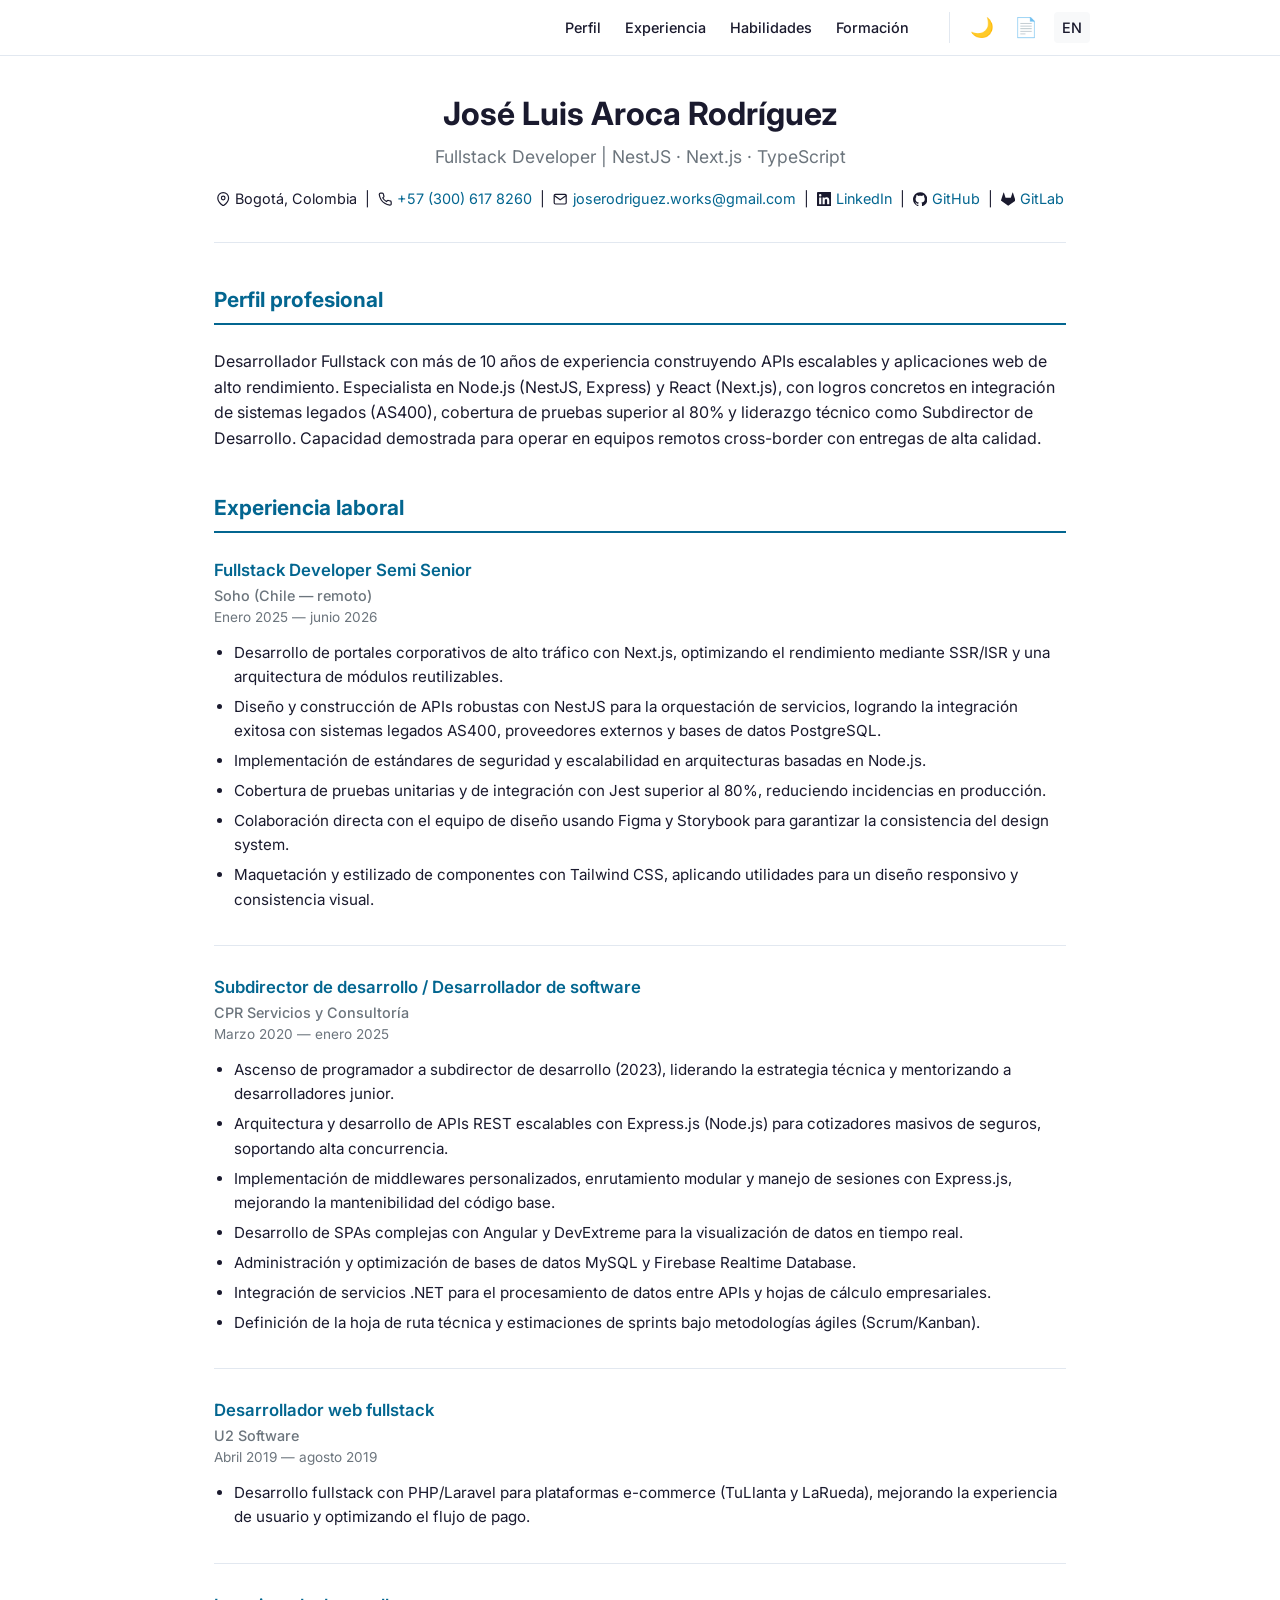
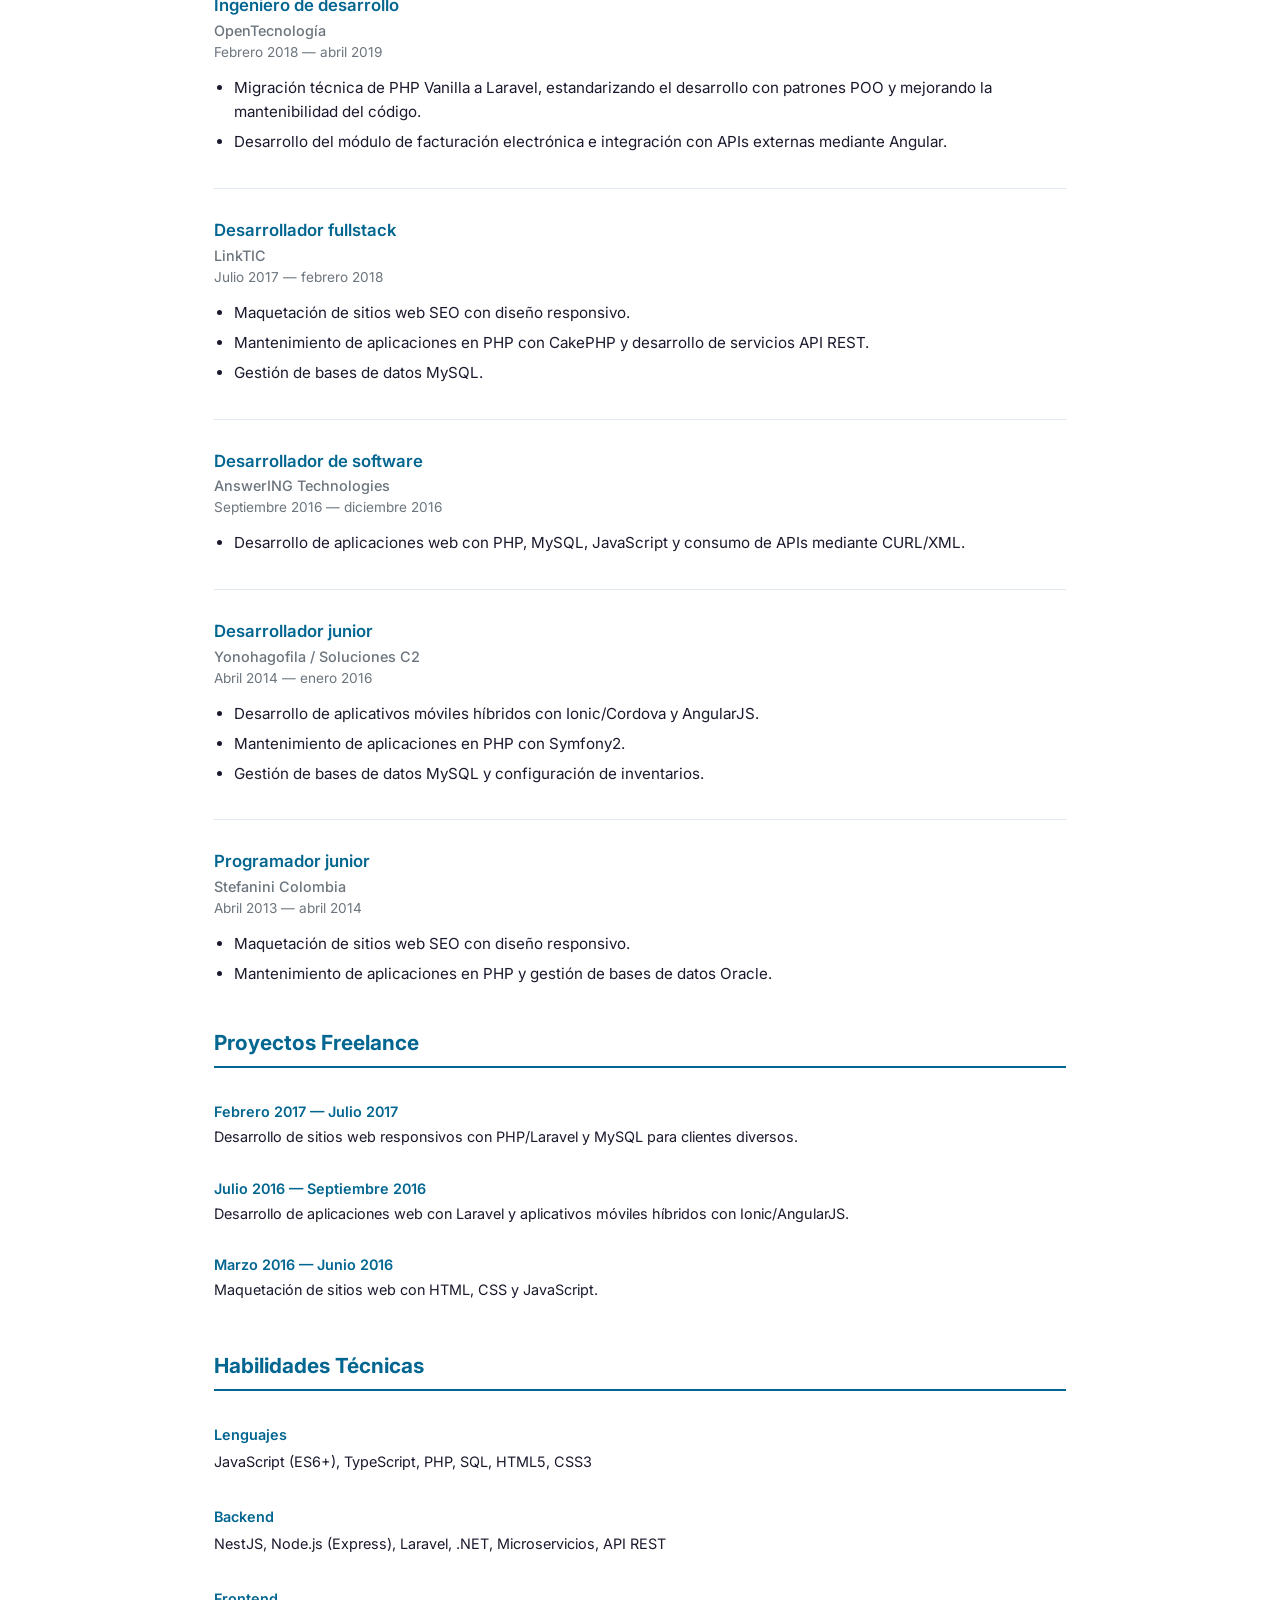
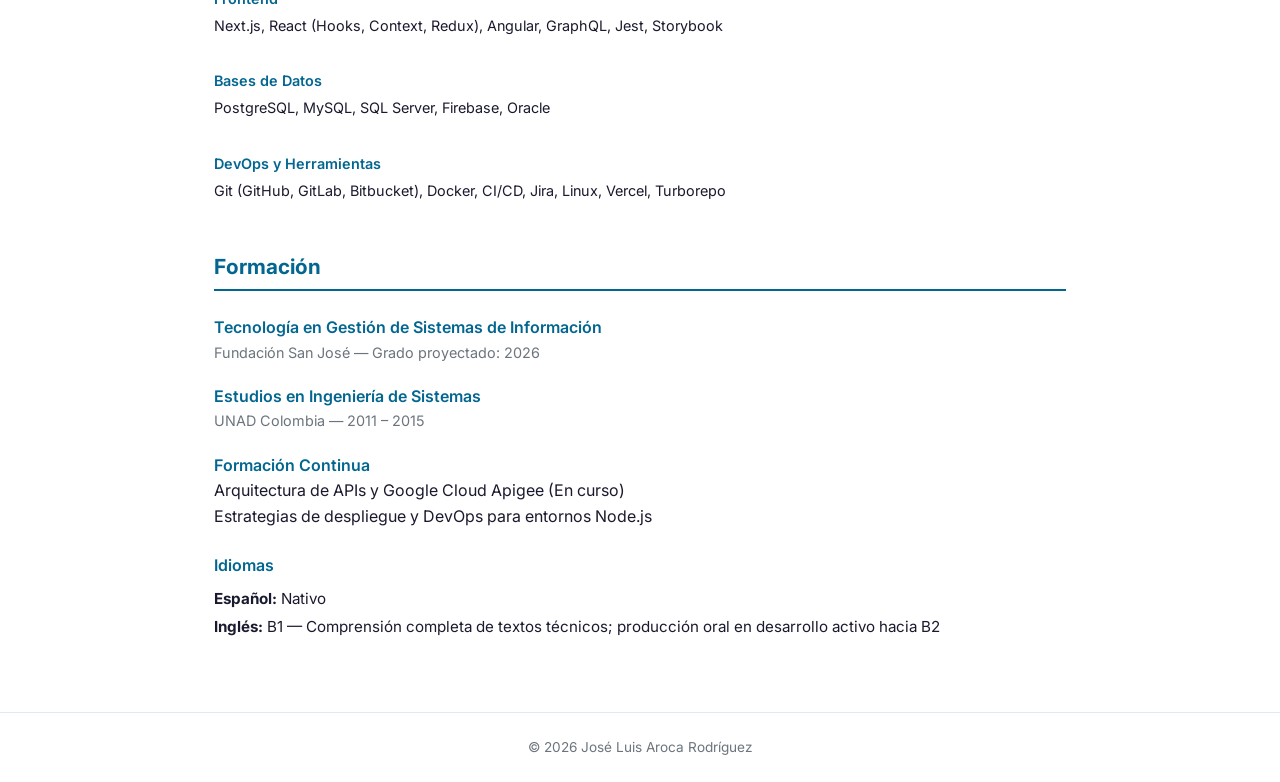
==== index.html @ ab7b5705 "fix: Cambios para ajustar CV a una más consistente" ====
<!doctype html>
<html lang="es">
  <head>
    <meta charset="UTF-8" />
    <meta name="viewport" content="width=device-width, initial-scale=1.0" />
    <title>José Luis Aroca Rodríguez — Fullstack Developer</title>
    <meta
      name="description"
      content="Desarrollador Fullstack especializado en NestJS, Next.js y TypeScript. +10 años de experiencia en soluciones web escalables."
    />
    <meta name="author" content="José Luis Aroca Rodríguez" />

    <!-- Open Graph -->
    <meta property="og:type" content="website" />
    <meta property="og:url" content="https://joseluisaroca.github.io/" />
    <meta
      property="og:title"
      content="José Luis Aroca Rodríguez — Fullstack Developer"
    />
    <meta
      property="og:description"
      content="Desarrollador Fullstack especializado en NestJS, Next.js y TypeScript."
    />

    <!-- Fonts -->
    <link rel="preconnect" href="https://fonts.googleapis.com" />
    <link rel="preconnect" href="https://fonts.gstatic.com" crossorigin />
    <link
      href="https://fonts.googleapis.com/css2?family=Inter:wght@400;500;600;700&display=swap"
      rel="stylesheet"
    />

    <link rel="icon" type="image/png" href="assets/img/joseleoso.png" />
    <link rel="stylesheet" href="assets/css/style.css" />
  </head>
  <body>
    <nav class="navbar noprint" aria-label="Menú principal">
      <div class="nav-container">
        <button
          class="menu-toggle"
          aria-label="Abrir menú"
          aria-expanded="false"
        >
          <span></span><span></span><span></span>
        </button>
        <ul class="nav-menu">
          <li><a href="#perfil">Perfil</a></li>
          <li><a href="#experiencia">Experiencia</a></li>
          <li><a href="#habilidades">Habilidades</a></li>
          <li><a href="#formacion">Formación</a></li>
          <li class="nav-controls">
            <button
              id="theme-toggle"
              aria-label="Cambiar tema"
              title="Cambiar tema"
            >
              🌙
            </button>
            <button
              id="pdf-download"
              aria-label="Descargar PDF"
              title="Descargar como PDF"
            >
              📄
            </button>
            <a href="en.html" class="lang-switch" title="English">EN</a>
          </li>
        </ul>
      </div>
    </nav>

    <main class="container">
      <!-- HEADER -->
      <header class="cv-header">
        <h1>José Luis Aroca Rodríguez</h1>
        <p class="subtitle">
          Fullstack Developer | NestJS · Next.js · TypeScript
        </p>
        <ul class="contact-list">
          <li>
            <svg
              class="icon"
              viewBox="0 0 24 24"
              fill="none"
              stroke="currentColor"
              stroke-width="2"
            >
              <path d="M21 10c0 7-9 13-9 13s-9-6-9-13a9 9 0 0118 0z" />
              <circle cx="12" cy="10" r="3" />
            </svg>
            Bogotá, Colombia
          </li>
          <li>|</li>
          <li>
            <svg
              class="icon"
              viewBox="0 0 24 24"
              fill="none"
              stroke="currentColor"
              stroke-width="2"
            >
              <path
                d="M22 16.92v3a2 2 0 01-2.18 2 19.79 19.79 0 01-8.63-3.07 19.5 19.5 0 01-6-6 19.79 19.79 0 01-3.07-8.67A2 2 0 014.11 2h3a2 2 0 012 1.72c.127.96.361 1.903.7 2.81a2 2 0 01-.45 2.11L8.09 9.91a16 16 0 006 6l1.27-1.27a2 2 0 012.11-.45c.907.339 1.85.573 2.81.7A2 2 0 0122 16.92z"
              />
            </svg>
            <a href="tel:+573006178260">+57 (300) 617 8260</a>
          </li>
          <li>|</li>
          <li>
            <svg
              class="icon"
              viewBox="0 0 24 24"
              fill="none"
              stroke="currentColor"
              stroke-width="2"
            >
              <path
                d="M4 4h16c1.1 0 2 .9 2 2v12c0 1.1-.9 2-2 2H4c-1.1 0-2-.9-2-2V6c0-1.1.9-2 2-2z"
              />
              <polyline points="22,6 12,13 2,6" />
            </svg>
            <a href="mailto:joserodriguez.works@gmail.com"
              >joserodriguez.works@gmail.com</a
            >
          </li>
          <li>|</li>
          <li>
            <svg class="icon" viewBox="0 0 24 24" fill="currentColor">
              <path
                d="M20.447 20.452h-3.554v-5.569c0-1.328-.027-3.037-1.852-3.037-1.853 0-2.136 1.445-2.136 2.939v5.667H9.351V9h3.414v1.561h.046c.477-.9 1.637-1.85 3.37-1.85 3.601 0 4.267 2.37 4.267 5.455v6.286zM5.337 7.433a2.062 2.062 0 01-2.063-2.065 2.064 2.064 0 112.063 2.065zm1.782 13.019H3.555V9h3.564v11.452zM22.225 0H1.771C.792 0 0 .774 0 1.729v20.542C0 23.227.792 24 1.771 24h20.451C23.2 24 24 23.227 24 22.271V1.729C24 .774 23.2 0 22.222 0h.003z"
              />
            </svg>
            <a
              href="https://www.linkedin.com/in/joseluisaroca/"
              target="_blank"
              rel="noopener"
              >LinkedIn</a
            >
          </li>
          <li>|</li>
          <li>
            <svg class="icon" viewBox="0 0 24 24" fill="currentColor">
              <path
                d="M12 .297c-6.63 0-12 5.373-12 12 0 5.303 3.438 9.8 8.205 11.385.6.113.82-.258.82-.577 0-.285-.01-1.04-.015-2.04-3.338.724-4.042-1.61-4.042-1.61C4.422 18.07 3.633 17.7 3.633 17.7c-1.087-.744.084-.729.084-.729 1.205.084 1.838 1.236 1.838 1.236 1.07 1.835 2.809 1.305 3.495.998.108-.776.417-1.305.76-1.605-2.665-.3-5.466-1.332-5.466-5.93 0-1.31.465-2.38 1.235-3.22-.135-.303-.54-1.523.105-3.176 0 0 1.005-.322 3.3 1.23.96-.267 1.98-.399 3-.405 1.02.006 2.04.138 3 .405 2.28-1.552 3.285-1.23 3.285-1.23.645 1.653.24 2.873.12 3.176.765.84 1.23 1.91 1.23 3.22 0 4.61-2.805 5.625-5.475 5.92.42.36.81 1.096.81 2.22 0 1.606-.015 2.896-.015 3.286 0 .315.21.69.825.57C20.565 22.092 24 17.592 24 12.297c0-6.627-5.373-12-12-12"
              />
            </svg>
            <a
              href="https://github.com/joseluisaroca"
              target="_blank"
              rel="noopener"
              >GitHub</a
            >
          </li>
          <li>|</li>
          <li>
            <svg class="icon" viewBox="0 0 24 24" fill="currentColor">
              <path
                d="M23.955 13.587l-1.342-4.135-2.664-8.189a.455.455 0 00-.867 0L16.418 9.45H7.582L4.918 1.263a.455.455 0 00-.867 0L1.387 9.452.045 13.587a.924.924 0 00.331 1.023L12 23.054l11.624-8.443a.92.92 0 00.331-1.024"
              />
            </svg>
            <a
              href="https://gitlab.com/joseluisaroca"
              target="_blank"
              rel="noopener"
              >GitLab</a
            >
          </li>
        </ul>
      </header>

      <!-- PERFIL -->
      <section id="perfil" aria-labelledby="perfil-title">
        <h2 id="perfil-title">Perfil profesional</h2>
        <p>
          Desarrollador Fullstack con más de 10 años de experiencia construyendo
          APIs escalables y aplicaciones web de alto rendimiento. Especialista en
          Node.js (NestJS, Express) y React (Next.js), con logros concretos en
          integración de sistemas legados (AS400), cobertura de pruebas superior
          al 80% y liderazgo técnico como Subdirector de Desarrollo. Capacidad
          demostrada para operar en equipos remotos cross-border con entregas de
          alta calidad.
        </p>
      </section>

      <!-- EXPERIENCIA -->
      <section id="experiencia" aria-labelledby="experiencia-title">
        <h2 id="experiencia-title">Experiencia laboral</h2>

        <article class="job">
          <div class="job-header">
            <h3>Fullstack Developer Semi Senior</h3>
            <span class="job-company">Soho (Chile — remoto)</span>
            <span class="job-date">Enero 2025 — junio 2026</span>
          </div>
          <ul>
            <li>
              Desarrollo de portales corporativos de alto tráfico con Next.js,
              optimizando el rendimiento mediante SSR/ISR y una arquitectura de
              módulos reutilizables.
            </li>
            <li>
              Diseño y construcción de APIs robustas con NestJS para la
              orquestación de servicios, logrando la integración exitosa con
              sistemas legados AS400, proveedores externos y bases de datos
              PostgreSQL.
            </li>
            <li>
              Implementación de estándares de seguridad y escalabilidad en
              arquitecturas basadas en Node.js.
            </li>
            <li>
              Cobertura de pruebas unitarias y de integración con Jest superior
              al 80%, reduciendo incidencias en producción.
            </li>
            <li>
              Colaboración directa con el equipo de diseño usando Figma y
              Storybook para garantizar la consistencia del design system.
            </li>
            <li>
              Maquetación y estilizado de componentes con Tailwind CSS,
              aplicando utilidades para un diseño responsivo y consistencia
              visual.
            </li>
          </ul>
        </article>

        <article class="job">
          <div class="job-header">
            <h3>Subdirector de desarrollo / Desarrollador de software</h3>
            <span class="job-company">CPR Servicios y Consultoría</span>
            <span class="job-date">Marzo 2020 — enero 2025</span>
          </div>
          <ul>
            <li>
              Ascenso de programador a subdirector de desarrollo (2023),
              liderando la estrategia técnica y mentorizando a desarrolladores
              junior.
            </li>
            <li>
              Arquitectura y desarrollo de APIs REST escalables con Express.js
              (Node.js) para cotizadores masivos de seguros, soportando alta
              concurrencia.
            </li>
            <li>
              Implementación de middlewares personalizados, enrutamiento modular
              y manejo de sesiones con Express.js, mejorando la mantenibilidad
              del código base.
            </li>
            <li>
              Desarrollo de SPAs complejas con Angular y DevExtreme para la
              visualización de datos en tiempo real.
            </li>
            <li>
              Administración y optimización de bases de datos MySQL y Firebase
              Realtime Database.
            </li>
            <li>
              Integración de servicios .NET para el procesamiento de datos entre
              APIs y hojas de cálculo empresariales.
            </li>
            <li>
              Definición de la hoja de ruta técnica y estimaciones de sprints
              bajo metodologías ágiles (Scrum/Kanban).
            </li>
          </ul>
        </article>

        <article class="job">
          <div class="job-header">
            <h3>Desarrollador web fullstack</h3>
            <span class="job-company">U2 Software</span>
            <span class="job-date">Abril 2019 — agosto 2019</span>
          </div>
          <ul>
            <li>
              Desarrollo fullstack con PHP/Laravel para plataformas e-commerce
              (TuLlanta y LaRueda), mejorando la experiencia de usuario y
              optimizando el flujo de pago.
            </li>
          </ul>
        </article>

        <article class="job">
          <div class="job-header">
            <h3>Ingeniero de desarrollo</h3>
            <span class="job-company">OpenTecnología</span>
            <span class="job-date">Febrero 2018 — abril 2019</span>
          </div>
          <ul>
            <li>
              Migración técnica de PHP Vanilla a Laravel, estandarizando el
              desarrollo con patrones POO y mejorando la mantenibilidad del
              código.
            </li>
            <li>
              Desarrollo del módulo de facturación electrónica e integración con
              APIs externas mediante Angular.
            </li>
          </ul>
        </article>

        <article class="job">
          <div class="job-header">
            <h3>Desarrollador fullstack</h3>
            <span class="job-company">LinkTIC</span>
            <span class="job-date">Julio 2017 — febrero 2018</span>
          </div>
          <ul>
            <li>Maquetación de sitios web SEO con diseño responsivo.</li>
            <li>
              Mantenimiento de aplicaciones en PHP con CakePHP y desarrollo de
              servicios API REST.
            </li>
            <li>Gestión de bases de datos MySQL.</li>
          </ul>
        </article>

        <article class="job">
          <div class="job-header">
            <h3>Desarrollador de software</h3>
            <span class="job-company">AnswerING Technologies</span>
            <span class="job-date">Septiembre 2016 — diciembre 2016</span>
          </div>
          <ul>
            <li>
              Desarrollo de aplicaciones web con PHP, MySQL, JavaScript y
              consumo de APIs mediante CURL/XML.
            </li>
          </ul>
        </article>

        <article class="job">
          <div class="job-header">
            <h3>Desarrollador junior</h3>
            <span class="job-company">Yonohagofila / Soluciones C2</span>
            <span class="job-date">Abril 2014 — enero 2016</span>
          </div>
          <ul>
            <li>
              Desarrollo de aplicativos móviles híbridos con Ionic/Cordova y
              AngularJS.
            </li>
            <li>Mantenimiento de aplicaciones en PHP con Symfony2.</li>
            <li>
              Gestión de bases de datos MySQL y configuración de inventarios.
            </li>
          </ul>
        </article>

        <article class="job">
          <div class="job-header">
            <h3>Programador junior</h3>
            <span class="job-company">Stefanini Colombia</span>
            <span class="job-date">Abril 2013 — abril 2014</span>
          </div>
          <ul>
            <li>Maquetación de sitios web SEO con diseño responsivo.</li>
            <li>
              Mantenimiento de aplicaciones en PHP y gestión de bases de datos
              Oracle.
            </li>
          </ul>
        </article>
      </section>

      <!-- FREELANCE -->
      <section id="freelance" aria-labelledby="freelance-title" class="noprint">
        <h2 id="freelance-title">Proyectos Freelance</h2>
        <dl class="freelance-grid">
          <div class="freelance-item">
            <dt>Febrero 2017 — Julio 2017</dt>
            <dd>
              Desarrollo de sitios web responsivos con PHP/Laravel y MySQL para
              clientes diversos.
            </dd>
          </div>
          <div class="freelance-item">
            <dt>Julio 2016 — Septiembre 2016</dt>
            <dd>
              Desarrollo de aplicaciones web con Laravel y aplicativos móviles
              híbridos con Ionic/AngularJS.
            </dd>
          </div>
          <div class="freelance-item">
            <dt>Marzo 2016 — Junio 2016</dt>
            <dd>Maquetación de sitios web con HTML, CSS y JavaScript.</dd>
          </div>
        </dl>
      </section>

      <!-- HABILIDADES -->
      <section id="habilidades" aria-labelledby="habilidades-title">
        <h2 id="habilidades-title">Habilidades Técnicas</h2>
        <dl class="skills-grid">
          <div class="skill-group">
            <dt>Lenguajes</dt>
            <dd>JavaScript (ES6+), TypeScript, PHP, SQL, HTML5, CSS3</dd>
          </div>
          <div class="skill-group">
            <dt>Backend</dt>
            <dd>
              NestJS, Node.js (Express), Laravel, .NET, Microservicios, API REST
            </dd>
          </div>
          <div class="skill-group">
            <dt>Frontend</dt>
            <dd>
              Next.js, React (Hooks, Context, Redux), Angular, GraphQL, Jest,
              Storybook
            </dd>
          </div>
          <div class="skill-group">
            <dt>Bases de Datos</dt>
            <dd>PostgreSQL, MySQL, SQL Server, Firebase, Oracle</dd>
          </div>
          <div class="skill-group">
            <dt>DevOps y Herramientas</dt>
            <dd>
              Git (GitHub, GitLab, Bitbucket), Docker, CI/CD, Jira, Linux,
              Vercel, Turborepo
            </dd>
          </div>
        </dl>
      </section>

      <!-- FORMACIÓN -->
      <section id="formacion" aria-labelledby="formacion-title">
        <h2 id="formacion-title">Formación</h2>

        <article class="education-item">
          <h3>Tecnología en Gestión de Sistemas de Información</h3>
          <p class="institution">Fundación San José — Grado proyectado: 2026</p>
        </article>

        <article class="education-item">
          <h3>Estudios en Ingeniería de Sistemas</h3>
          <p class="institution">UNAD Colombia — 2011 – 2015</p>
        </article>

        <article class="education-item">
          <h3>Formación Continua</h3>
          <ul>
            <li>Arquitectura de APIs y Google Cloud Apigee (En curso)</li>
            <li>Estrategias de despliegue y DevOps para entornos Node.js</li>
          </ul>
        </article>

        <h3 class="subsection-title">Idiomas</h3>
        <ul class="languages-list">
          <li><strong>Español:</strong> Nativo</li>
          <li>
            <strong>Inglés:</strong> B1 — Comprensión completa de textos
            técnicos; producción oral en desarrollo activo hacia B2
          </li>
        </ul>
      </section>
    </main>

    <footer class="noprint">
      <p>© 2026 José Luis Aroca Rodríguez</p>
    </footer>

    <script src="assets/js/main.js"></script>
  </body>
</html>
---- assets/css/style.css ----
/* === VARIABLES === */
:root,
[data-theme="light"] {
  --bg: #ffffff;
  --bg-secondary: #f8f9fa;
  --text: #1a1a2e;
  --text-muted: #6c757d;
  --accent: #036690;
  --accent-hover: #013d57;
  --border: #e2e8f0;
  --shadow: 0 1px 3px rgba(0, 0, 0, 0.08);
  --nav-bg: rgba(255, 255, 255, 0.95);
}

[data-theme="dark"] {
  --bg: #0f172a;
  --bg-secondary: #1e293b;
  --text: #e2e8f0;
  --text-muted: #94a3b8;
  --accent: #6bbadc;
  --accent-hover: #42a4cf;
  --border: #334155;
  --shadow: 0 1px 3px rgba(0, 0, 0, 0.3);
  --nav-bg: rgba(15, 23, 42, 0.95);
}

/* === RESET === */
*,
*::before,
*::after {
  box-sizing: border-box;
  margin: 0;
  padding: 0;
}

/* === BASE === */
html {
  scroll-behavior: smooth;
}

body {
  font-family: "Inter", system-ui, sans-serif;
  font-size: 16px;
  line-height: 1.6;
  color: var(--text);
  background: var(--bg);
  transition:
    background 0.3s,
    color 0.3s;
}

/* === SCROLL ANIMATIONS === */
section {
  opacity: 0;
  transform: translateY(20px);
  transition:
    opacity 0.5s ease,
    transform 0.5s ease;
}

section.visible {
  opacity: 1;
  transform: translateY(0);
}

a {
  color: var(--accent);
  text-decoration: none;
}

a:hover {
  color: var(--accent-hover);
  text-decoration: underline;
}

ul {
  list-style: none;
}

/* === NAVBAR === */
.navbar {
  position: sticky;
  top: 0;
  background: var(--nav-bg);
  backdrop-filter: blur(8px);
  border-bottom: 1px solid var(--border);
  z-index: 100;
  padding: 0.75rem 1.5rem;
}

.nav-container {
  max-width: 900px;
  margin: 0 auto;
  display: flex;
  align-items: center;
  justify-content: flex-end;
}

.nav-menu {
  display: flex;
  align-items: center;
  gap: 1.5rem;
}

.nav-menu a {
  color: var(--text);
  font-size: 0.9rem;
  font-weight: 500;
}

.nav-menu a:hover {
  color: var(--accent);
  text-decoration: none;
}

.nav-controls {
  display: flex;
  align-items: center;
  gap: 0.75rem;
  margin-left: 1rem;
  padding-left: 1rem;
  border-left: 1px solid var(--border);
}

#theme-toggle,
#pdf-download {
  background: none;
  border: none;
  font-size: 1.2rem;
  cursor: pointer;
  padding: 0.25rem;
  border-radius: 4px;
  transition: background 0.2s;
}

#theme-toggle:hover,
#pdf-download:hover {
  background: var(--bg-secondary);
}

.lang-switch {
  font-weight: 600;
  font-size: 0.85rem;
  padding: 0.25rem 0.5rem;
  border-radius: 4px;
  background: var(--bg-secondary);
  color: var(--text) !important;
}

.lang-switch:hover {
  background: var(--accent);
  color: #fff !important;
  text-decoration: none;
}

/* Hamburger */
.menu-toggle {
  display: none;
  flex-direction: column;
  gap: 5px;
  background: none;
  border: none;
  cursor: pointer;
  padding: 0.5rem;
}

.menu-toggle span {
  display: block;
  width: 24px;
  height: 2px;
  background: var(--text);
  transition:
    transform 0.3s,
    opacity 0.3s;
}

/* === CONTAINER === */
.container {
  max-width: 900px;
  margin: 0 auto;
  padding: 2rem 1.5rem;
}

/* === HEADER === */
.cv-header {
  text-align: center;
  margin-bottom: 2.5rem;
  padding-bottom: 2rem;
  border-bottom: 1px solid var(--border);
}

.cv-header h1 {
  font-size: 2rem;
  font-weight: 700;
  margin-bottom: 0.25rem;
}

.subtitle {
  font-size: 1.1rem;
  color: var(--text-muted);
  margin-bottom: 1rem;
}

.contact-list {
  display: flex;
  flex-wrap: wrap;
  justify-content: center;
  align-items: center;
  gap: 0.4rem 0.5rem;
  font-size: 0.9rem;
}

.contact-list li {
  display: inline-flex;
  align-items: center;
  gap: 0.3rem;
}

.icon {
  width: 1em;
  height: 1em;
  vertical-align: middle;
  flex-shrink: 0;
}

/* === SECTIONS === */
section {
  margin-bottom: 2.5rem;
}

h2 {
  font-size: 1.3rem;
  font-weight: 700;
  color: var(--accent);
  border-bottom: 2px solid var(--accent);
  padding-bottom: 0.4rem;
  margin-bottom: 1.5rem;
}

/* === JOBS === */
.job {
  margin-bottom: 1.75rem;
  padding-bottom: 1.75rem;
  border-bottom: 1px solid var(--border);
}

.job:last-child {
  border-bottom: none;
  padding-bottom: 0;
  margin-bottom: 0;
}

.job-header {
  margin-bottom: 0.75rem;
}

.job-header h3 {
  font-size: 1.05rem;
  font-weight: 600;
  color: var(--accent);
}

.job-company {
  display: block;
  font-weight: 500;
  color: var(--text-muted);
  font-size: 0.9rem;
}

.job-date {
  display: block;
  font-size: 0.85rem;
  color: var(--text-muted);
}

.job ul {
  list-style: disc;
  padding-left: 1.25rem;
  margin-top: 0.5rem;
}

.job li {
  margin-bottom: 0.35rem;
  font-size: 0.95rem;
}

/* === SKILLS === */
.skills-grid {
  display: grid;
  gap: 1rem;
}

.skill-group {
  padding: 0.5rem 0;
}

.skill-group dt {
  font-weight: 600;
  font-size: 0.9rem;
  margin-bottom: 0.25rem;
  color: var(--accent);
}

.skill-group dd {
  font-size: 0.9rem;
}

/* === FREELANCE === */
.freelance-grid {
  display: grid;
  gap: 0.75rem;
}

.freelance-item {
  padding: 0.5rem 0;
}

.freelance-item dt {
  font-weight: 600;
  font-size: 0.9rem;
  color: var(--accent);
  margin-bottom: 0.15rem;
}

.freelance-item dd {
  font-size: 0.9rem;
}

/* === EDUCATION === */
.education-item {
  margin-bottom: 1.25rem;
}

.education-item h3 {
  font-size: 1rem;
  font-weight: 600;
  color: var(--accent);
}

.institution {
  color: var(--text-muted);
  font-size: 0.9rem;
}

.subsection-title {
  font-size: 1rem;
  font-weight: 600;
  color: var(--accent);
  margin-top: 1.5rem;
  margin-bottom: 0.5rem;
}

.languages-list {
  font-size: 0.95rem;
}

.languages-list li {
  margin-bottom: 0.25rem;
}

/* === FOOTER === */
footer {
  text-align: center;
  padding: 1.5rem;
  font-size: 0.85rem;
  color: var(--text-muted);
  border-top: 1px solid var(--border);
}

/* === RESPONSIVE === */
@media (max-width: 768px) {
  .menu-toggle {
    display: flex;
  }

  .nav-container {
    justify-content: space-between;
  }

  .nav-menu {
    display: none;
    position: absolute;
    top: 100%;
    left: 0;
    right: 0;
    flex-direction: column;
    background: var(--nav-bg);
    backdrop-filter: blur(8px);
    border-bottom: 1px solid var(--border);
    padding: 1rem 1.5rem;
    gap: 1rem;
    box-shadow: var(--shadow);
  }

  .nav-menu.open {
    display: flex;
  }

  .nav-controls {
    margin-left: 0;
    padding-left: 0;
    border-left: none;
    padding-top: 0.5rem;
    border-top: 1px solid var(--border);
  }

  .cv-header h1 {
    font-size: 1.5rem;
  }

  .subtitle {
    font-size: 1rem;
  }

  .contact-list {
    flex-direction: column;
    align-items: center;
    gap: 0.25rem;
  }

  .contact-list li:nth-child(even) {
    display: none;
  }

  .contact-list li::after {
    display: none;
  }

  .container {
    padding: 1.5rem 1rem;
  }
}

/* === PRINT === */
@media print {
  .noprint {
    display: none !important;
  }

  * {
    -webkit-print-color-adjust: exact !important;
    print-color-adjust: exact !important;
  }

  body {
    font-size: 11pt;
    line-height: 1.4;
    color: #000;
    background: #fff;
  }

  .container {
    max-width: 100%;
    padding: 0;
  }

  .cv-header {
    margin-bottom: 1rem;
    padding-bottom: 0.75rem;
  }

  .cv-header h1 {
    font-size: 18pt;
  }

  .contact-list {
    flex-direction: row;
    flex-wrap: wrap;
    justify-content: center;
    font-size: 9pt;
    gap: 0.25rem 0.4rem;
  }

  h2 {
    font-size: 12pt;
    color: #036690;
    border-color: #036690;
    margin-bottom: 0.75rem;
    page-break-after: avoid;
  }

  h3 {
    color: #036690;
  }

  .job {
    margin-bottom: 1rem;
    padding-bottom: 1rem;
    page-break-inside: avoid;
  }

  .job-header h3 {
    font-size: 10.5pt;
  }

  .job li {
    font-size: 9.5pt;
  }

  .skill-group {
    background: none;
    border: none;
    padding: 0.25rem 0;
  }

  .skill-group dt {
    color: #036690;
  }

  a {
    color: #000;
    text-decoration: none;
  }

  a[href^="http"]::after {
    content: " (" attr(href) ")";
    font-size: 8pt;
    color: #555;
  }

  .contact-list a[href^="http"]::after {
    content: none;
  }

  .icon {
    display: none;
  }

  section {
    margin-bottom: 1.25rem;
    opacity: 1;
    transform: none;
  }
}
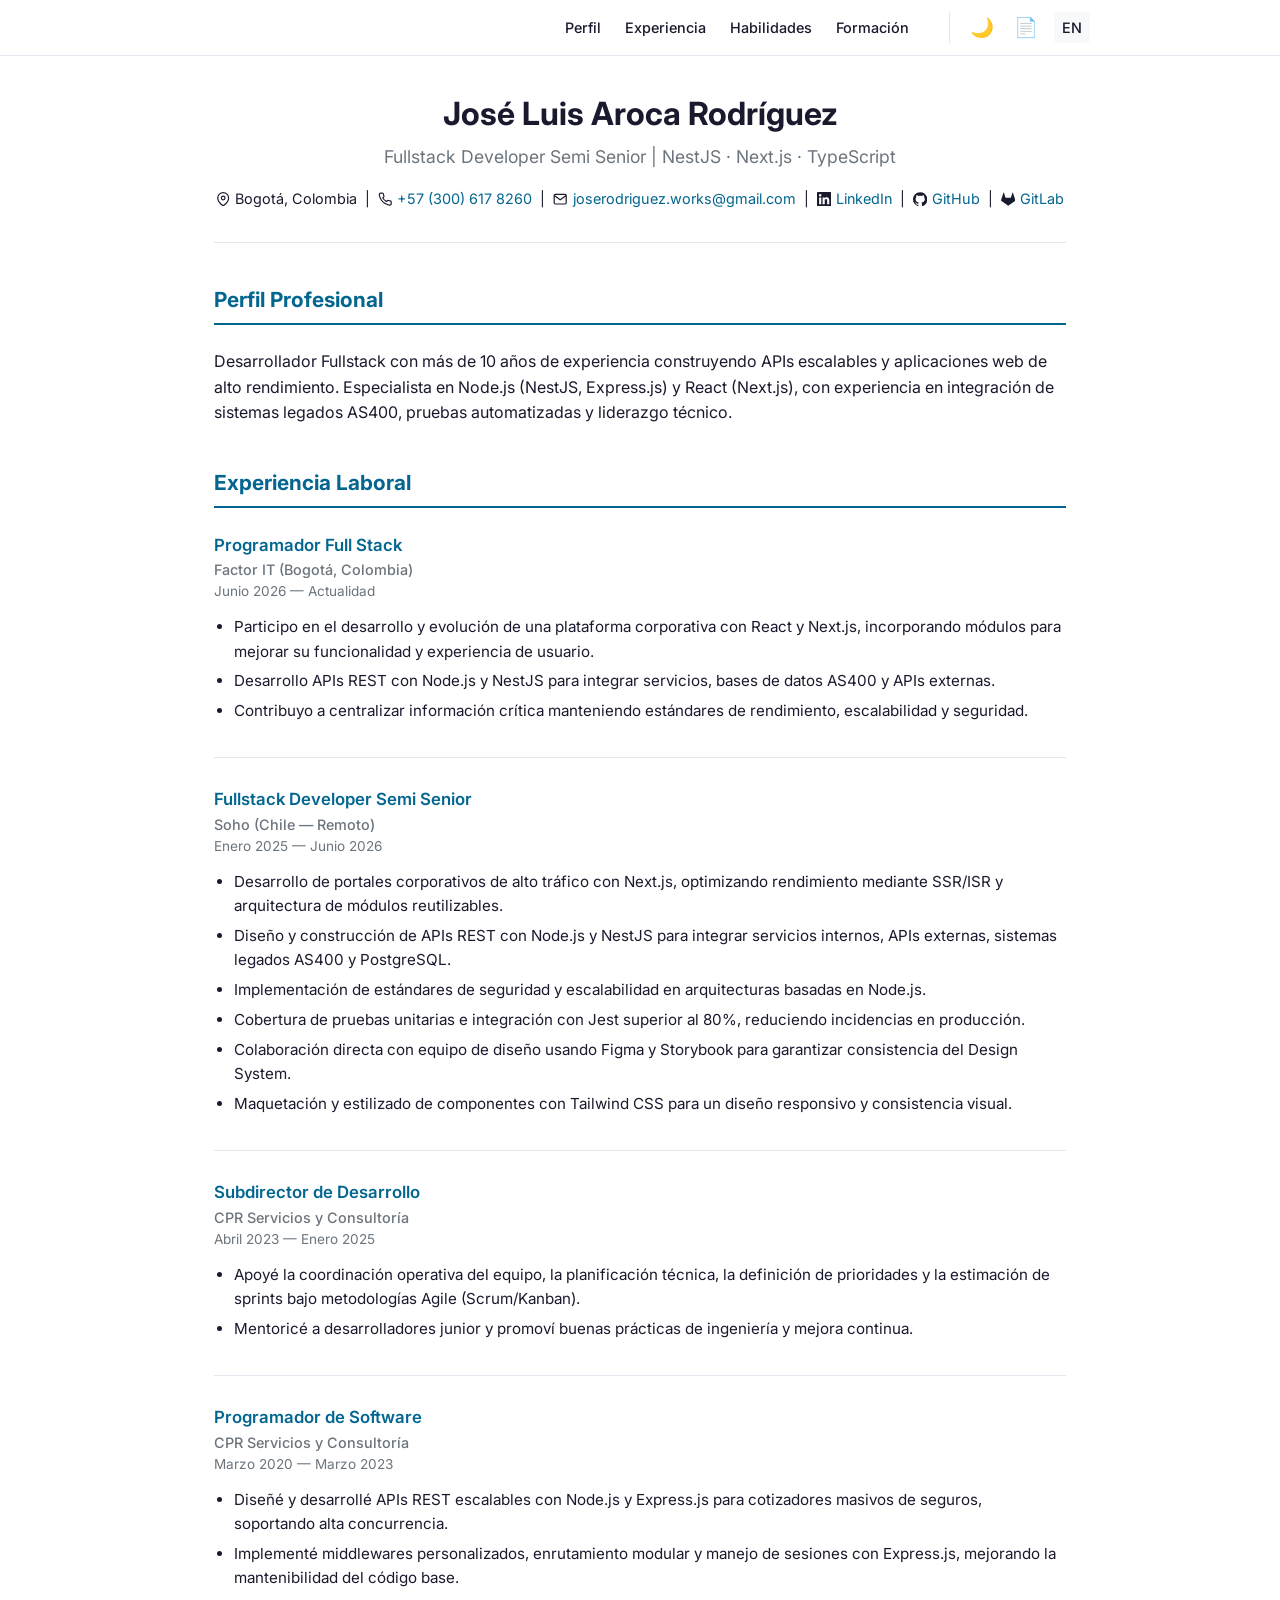
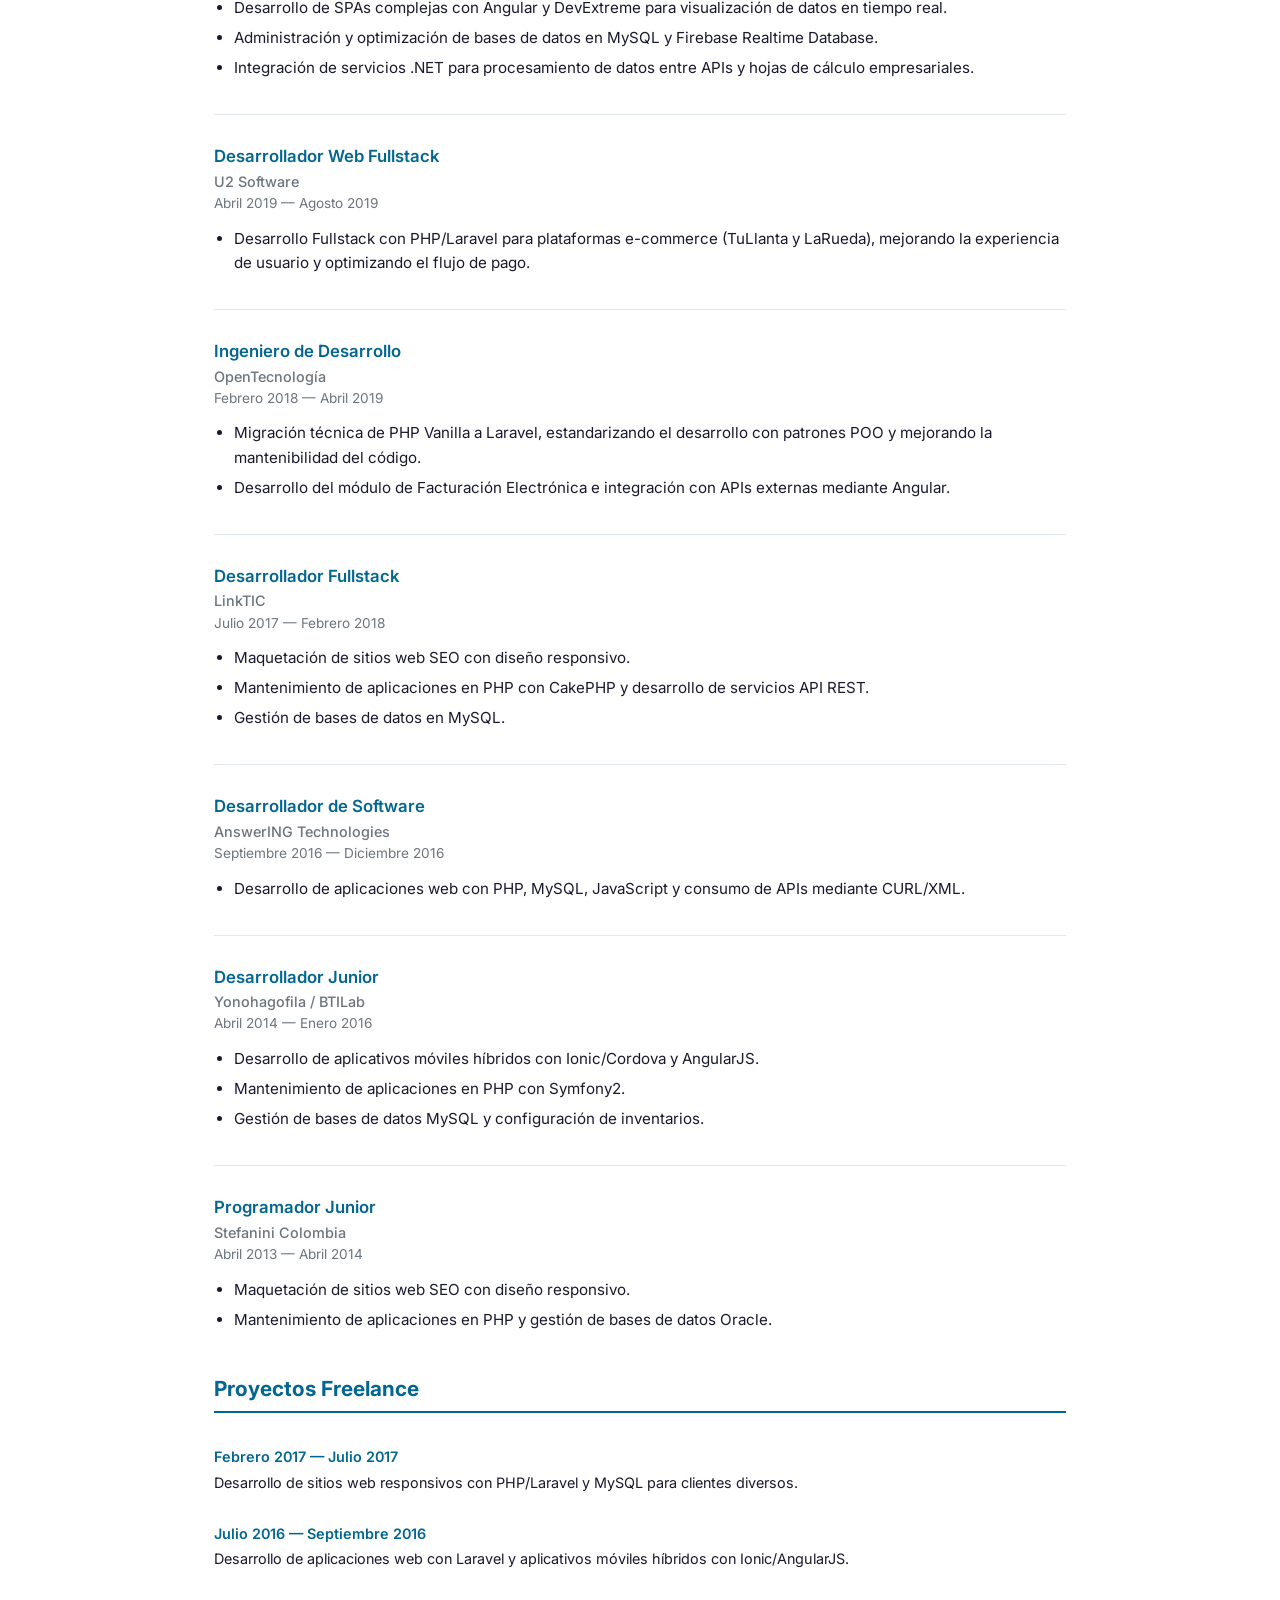
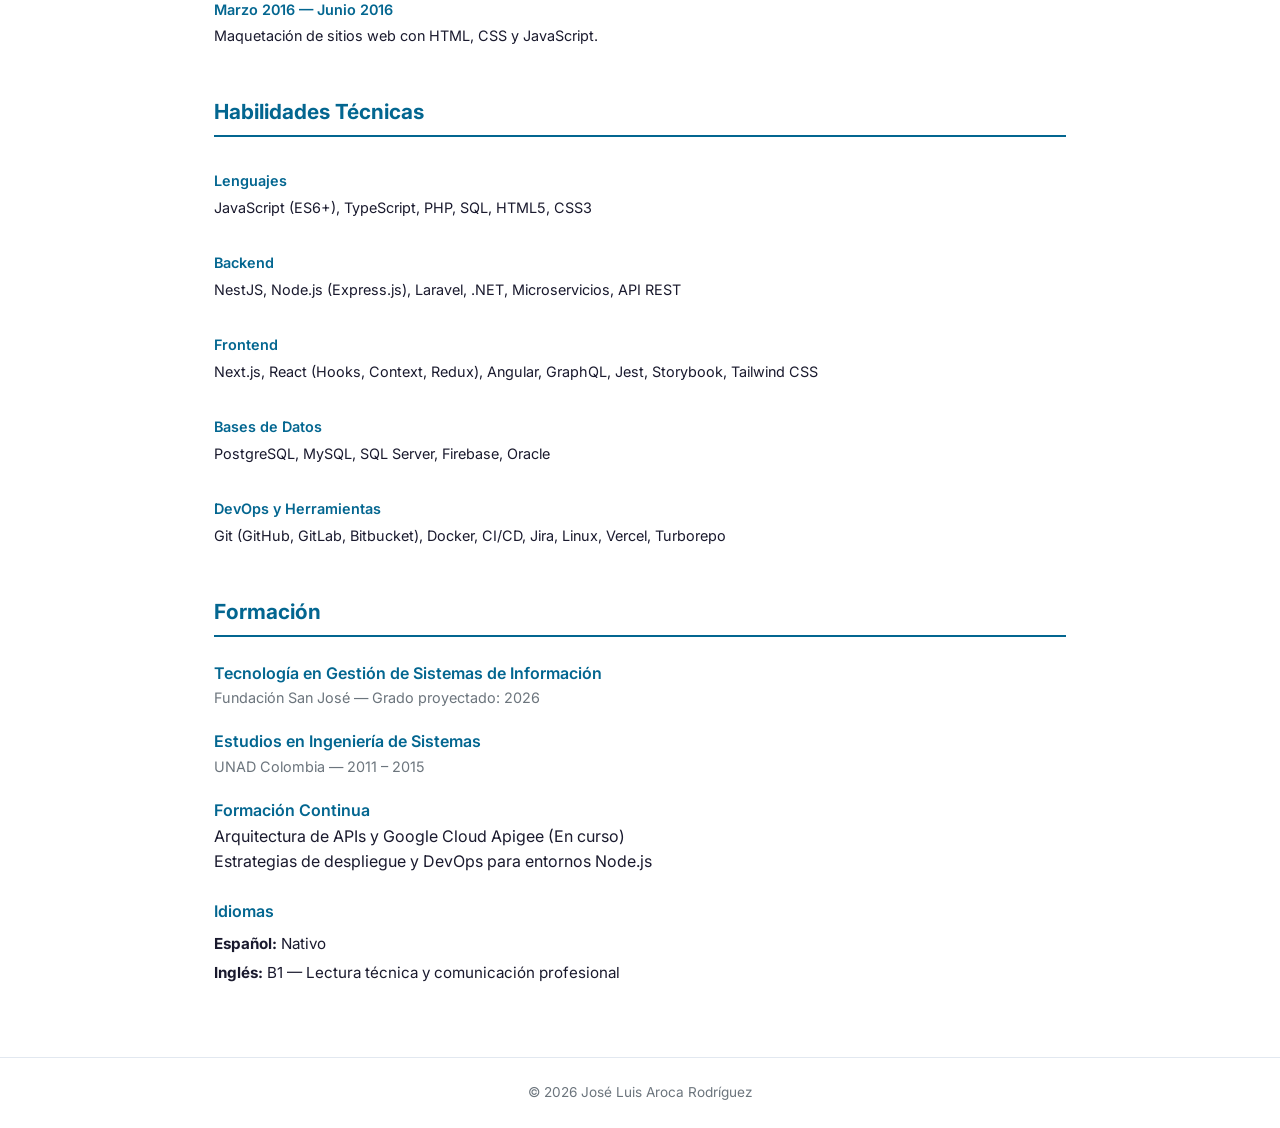
==== commit c4b062a3: "feat: Se actualiza perfil laboral" ====
--- a/index.html
+++ b/index.html
@@ -3,10 +3,10 @@
   <head>
     <meta charset="UTF-8" />
     <meta name="viewport" content="width=device-width, initial-scale=1.0" />
-    <title>José Luis Aroca Rodríguez — Fullstack Developer</title>
+    <title>José Luis Aroca Rodríguez — Fullstack Developer Semi Senior</title>
     <meta
       name="description"
-      content="Desarrollador Fullstack especializado en NestJS, Next.js y TypeScript. +10 años de experiencia en soluciones web escalables."
+      content="Desarrollador Fullstack Semi Senior especializado en NestJS, Next.js y TypeScript. +10 años de experiencia en soluciones web escalables."
     />
     <meta name="author" content="José Luis Aroca Rodríguez" />
 
@@ -15,11 +15,11 @@
     <meta property="og:url" content="https://joseluisaroca.github.io/" />
     <meta
       property="og:title"
-      content="José Luis Aroca Rodríguez — Fullstack Developer"
+      content="José Luis Aroca Rodríguez — Fullstack Developer Semi Senior"
     />
     <meta
       property="og:description"
-      content="Desarrollador Fullstack especializado en NestJS, Next.js y TypeScript."
+      content="Desarrollador Fullstack Semi Senior especializado en NestJS, Next.js y TypeScript."
     />
 
     <!-- Fonts -->
@@ -74,7 +74,7 @@
       <header class="cv-header">
         <h1>José Luis Aroca Rodríguez</h1>
         <p class="subtitle">
-          Fullstack Developer | NestJS · Next.js · TypeScript
+          Fullstack Developer Semi Senior | NestJS · Next.js · TypeScript
         </p>
         <ul class="contact-list">
           <li>
@@ -170,110 +170,138 @@
 
       <!-- PERFIL -->
       <section id="perfil" aria-labelledby="perfil-title">
-        <h2 id="perfil-title">Perfil profesional</h2>
+        <h2 id="perfil-title">Perfil Profesional</h2>
         <p>
           Desarrollador Fullstack con más de 10 años de experiencia construyendo
-          APIs escalables y aplicaciones web de alto rendimiento. Especialista en
-          Node.js (NestJS, Express) y React (Next.js), con logros concretos en
-          integración de sistemas legados (AS400), cobertura de pruebas superior
-          al 80% y liderazgo técnico como Subdirector de Desarrollo. Capacidad
-          demostrada para operar en equipos remotos cross-border con entregas de
-          alta calidad.
+          APIs escalables y aplicaciones web de alto rendimiento. Especialista
+          en Node.js (NestJS, Express.js) y React (Next.js), con experiencia en
+          integración de sistemas legados AS400, pruebas automatizadas y
+          liderazgo técnico.
         </p>
       </section>
 
       <!-- EXPERIENCIA -->
       <section id="experiencia" aria-labelledby="experiencia-title">
-        <h2 id="experiencia-title">Experiencia laboral</h2>
+        <h2 id="experiencia-title">Experiencia Laboral</h2>
+
+        <article class="job">
+          <div class="job-header">
+            <h3>Programador Full Stack</h3>
+            <span class="job-company">Factor IT (Bogotá, Colombia)</span>
+            <span class="job-date">Junio 2026 — Actualidad</span>
+          </div>
+          <ul>
+            <li>
+              Participo en el desarrollo y evolución de una plataforma
+              corporativa con React y Next.js, incorporando módulos para mejorar
+              su funcionalidad y experiencia de usuario.
+            </li>
+            <li>
+              Desarrollo APIs REST con Node.js y NestJS para integrar servicios,
+              bases de datos AS400 y APIs externas.
+            </li>
+            <li>
+              Contribuyo a centralizar información crítica manteniendo
+              estándares de rendimiento, escalabilidad y seguridad.
+            </li>
+          </ul>
+        </article>
 
         <article class="job">
           <div class="job-header">
             <h3>Fullstack Developer Semi Senior</h3>
-            <span class="job-company">Soho (Chile — remoto)</span>
-            <span class="job-date">Enero 2025 — junio 2026</span>
+            <span class="job-company">Soho (Chile — Remoto)</span>
+            <span class="job-date">Enero 2025 — Junio 2026</span>
           </div>
           <ul>
             <li>
               Desarrollo de portales corporativos de alto tráfico con Next.js,
-              optimizando el rendimiento mediante SSR/ISR y una arquitectura de
-              módulos reutilizables.
-            </li>
-            <li>
-              Diseño y construcción de APIs robustas con NestJS para la
-              orquestación de servicios, logrando la integración exitosa con
-              sistemas legados AS400, proveedores externos y bases de datos
-              PostgreSQL.
+              optimizando rendimiento mediante SSR/ISR y arquitectura de módulos
+              reutilizables.
+            </li>
+            <li>
+              Diseño y construcción de APIs REST con Node.js y NestJS para
+              integrar servicios internos, APIs externas, sistemas legados AS400
+              y PostgreSQL.
             </li>
             <li>
               Implementación de estándares de seguridad y escalabilidad en
               arquitecturas basadas en Node.js.
             </li>
             <li>
-              Cobertura de pruebas unitarias y de integración con Jest superior
-              al 80%, reduciendo incidencias en producción.
-            </li>
-            <li>
-              Colaboración directa con el equipo de diseño usando Figma y
-              Storybook para garantizar la consistencia del design system.
-            </li>
-            <li>
-              Maquetación y estilizado de componentes con Tailwind CSS,
-              aplicando utilidades para un diseño responsivo y consistencia
-              visual.
-            </li>
-          </ul>
-        </article>
-
-        <article class="job">
-          <div class="job-header">
-            <h3>Subdirector de desarrollo / Desarrollador de software</h3>
+              Cobertura de pruebas unitarias e integración con Jest superior al
+              80%, reduciendo incidencias en producción.
+            </li>
+            <li>
+              Colaboración directa con equipo de diseño usando Figma y Storybook
+              para garantizar consistencia del Design System.
+            </li>
+            <li>
+              Maquetación y estilizado de componentes con Tailwind CSS para un
+              diseño responsivo y consistencia visual.
+            </li>
+          </ul>
+        </article>
+
+        <article class="job">
+          <div class="job-header">
+            <h3>Subdirector de Desarrollo</h3>
             <span class="job-company">CPR Servicios y Consultoría</span>
-            <span class="job-date">Marzo 2020 — enero 2025</span>
-          </div>
-          <ul>
-            <li>
-              Ascenso de programador a subdirector de desarrollo (2023),
-              liderando la estrategia técnica y mentorizando a desarrolladores
-              junior.
-            </li>
-            <li>
-              Arquitectura y desarrollo de APIs REST escalables con Express.js
-              (Node.js) para cotizadores masivos de seguros, soportando alta
-              concurrencia.
-            </li>
-            <li>
-              Implementación de middlewares personalizados, enrutamiento modular
-              y manejo de sesiones con Express.js, mejorando la mantenibilidad
-              del código base.
-            </li>
-            <li>
-              Desarrollo de SPAs complejas con Angular y DevExtreme para la
+            <span class="job-date">Abril 2023 — Enero 2025</span>
+          </div>
+          <ul>
+            <li>
+              Apoyé la coordinación operativa del equipo, la planificación
+              técnica, la definición de prioridades y la estimación de sprints
+              bajo metodologías Agile (Scrum/Kanban).
+            </li>
+            <li>
+              Mentoricé a desarrolladores junior y promoví buenas prácticas de
+              ingeniería y mejora continua.
+            </li>
+          </ul>
+        </article>
+
+        <article class="job">
+          <div class="job-header">
+            <h3>Programador de Software</h3>
+            <span class="job-company">CPR Servicios y Consultoría</span>
+            <span class="job-date">Marzo 2020 — Marzo 2023</span>
+          </div>
+          <ul>
+            <li>
+              Diseñé y desarrollé APIs REST escalables con Node.js y Express.js
+              para cotizadores masivos de seguros, soportando alta concurrencia.
+            </li>
+            <li>
+              Implementé middlewares personalizados, enrutamiento modular y
+              manejo de sesiones con Express.js, mejorando la mantenibilidad del
+              código base.
+            </li>
+            <li>
+              Desarrollo de SPAs complejas con Angular y DevExtreme para
               visualización de datos en tiempo real.
             </li>
             <li>
-              Administración y optimización de bases de datos MySQL y Firebase
-              Realtime Database.
-            </li>
-            <li>
-              Integración de servicios .NET para el procesamiento de datos entre
+              Administración y optimización de bases de datos en MySQL y
+              Firebase Realtime Database.
+            </li>
+            <li>
+              Integración de servicios .NET para procesamiento de datos entre
               APIs y hojas de cálculo empresariales.
             </li>
-            <li>
-              Definición de la hoja de ruta técnica y estimaciones de sprints
-              bajo metodologías ágiles (Scrum/Kanban).
-            </li>
-          </ul>
-        </article>
-
-        <article class="job">
-          <div class="job-header">
-            <h3>Desarrollador web fullstack</h3>
+          </ul>
+        </article>
+
+        <article class="job">
+          <div class="job-header">
+            <h3>Desarrollador Web Fullstack</h3>
             <span class="job-company">U2 Software</span>
-            <span class="job-date">Abril 2019 — agosto 2019</span>
-          </div>
-          <ul>
-            <li>
-              Desarrollo fullstack con PHP/Laravel para plataformas e-commerce
+            <span class="job-date">Abril 2019 — Agosto 2019</span>
+          </div>
+          <ul>
+            <li>
+              Desarrollo Fullstack con PHP/Laravel para plataformas e-commerce
               (TuLlanta y LaRueda), mejorando la experiencia de usuario y
               optimizando el flujo de pago.
             </li>
@@ -282,9 +310,9 @@
 
         <article class="job">
           <div class="job-header">
-            <h3>Ingeniero de desarrollo</h3>
+            <h3>Ingeniero de Desarrollo</h3>
             <span class="job-company">OpenTecnología</span>
-            <span class="job-date">Febrero 2018 — abril 2019</span>
+            <span class="job-date">Febrero 2018 — Abril 2019</span>
           </div>
           <ul>
             <li>
@@ -293,7 +321,7 @@
               código.
             </li>
             <li>
-              Desarrollo del módulo de facturación electrónica e integración con
+              Desarrollo del módulo de Facturación Electrónica e integración con
               APIs externas mediante Angular.
             </li>
           </ul>
@@ -301,9 +329,9 @@
 
         <article class="job">
           <div class="job-header">
-            <h3>Desarrollador fullstack</h3>
+            <h3>Desarrollador Fullstack</h3>
             <span class="job-company">LinkTIC</span>
-            <span class="job-date">Julio 2017 — febrero 2018</span>
+            <span class="job-date">Julio 2017 — Febrero 2018</span>
           </div>
           <ul>
             <li>Maquetación de sitios web SEO con diseño responsivo.</li>
@@ -311,15 +339,15 @@
               Mantenimiento de aplicaciones en PHP con CakePHP y desarrollo de
               servicios API REST.
             </li>
-            <li>Gestión de bases de datos MySQL.</li>
-          </ul>
-        </article>
-
-        <article class="job">
-          <div class="job-header">
-            <h3>Desarrollador de software</h3>
+            <li>Gestión de bases de datos en MySQL.</li>
+          </ul>
+        </article>
+
+        <article class="job">
+          <div class="job-header">
+            <h3>Desarrollador de Software</h3>
             <span class="job-company">AnswerING Technologies</span>
-            <span class="job-date">Septiembre 2016 — diciembre 2016</span>
+            <span class="job-date">Septiembre 2016 — Diciembre 2016</span>
           </div>
           <ul>
             <li>
@@ -331,9 +359,9 @@
 
         <article class="job">
           <div class="job-header">
-            <h3>Desarrollador junior</h3>
-            <span class="job-company">Yonohagofila / Soluciones C2</span>
-            <span class="job-date">Abril 2014 — enero 2016</span>
+            <h3>Desarrollador Junior</h3>
+            <span class="job-company">Yonohagofila / BTILab</span>
+            <span class="job-date">Abril 2014 — Enero 2016</span>
           </div>
           <ul>
             <li>
@@ -349,9 +377,9 @@
 
         <article class="job">
           <div class="job-header">
-            <h3>Programador junior</h3>
+            <h3>Programador Junior</h3>
             <span class="job-company">Stefanini Colombia</span>
-            <span class="job-date">Abril 2013 — abril 2014</span>
+            <span class="job-date">Abril 2013 — Abril 2014</span>
           </div>
           <ul>
             <li>Maquetación de sitios web SEO con diseño responsivo.</li>
@@ -399,14 +427,15 @@
           <div class="skill-group">
             <dt>Backend</dt>
             <dd>
-              NestJS, Node.js (Express), Laravel, .NET, Microservicios, API REST
+              NestJS, Node.js (Express.js), Laravel, .NET, Microservicios, API
+              REST
             </dd>
           </div>
           <div class="skill-group">
             <dt>Frontend</dt>
             <dd>
               Next.js, React (Hooks, Context, Redux), Angular, GraphQL, Jest,
-              Storybook
+              Storybook, Tailwind CSS
             </dd>
           </div>
           <div class="skill-group">
@@ -449,8 +478,8 @@
         <ul class="languages-list">
           <li><strong>Español:</strong> Nativo</li>
           <li>
-            <strong>Inglés:</strong> B1 — Comprensión completa de textos
-            técnicos; producción oral en desarrollo activo hacia B2
+            <strong>Inglés:</strong> B1 — Lectura técnica y comunicación
+            profesional
           </li>
         </ul>
       </section>
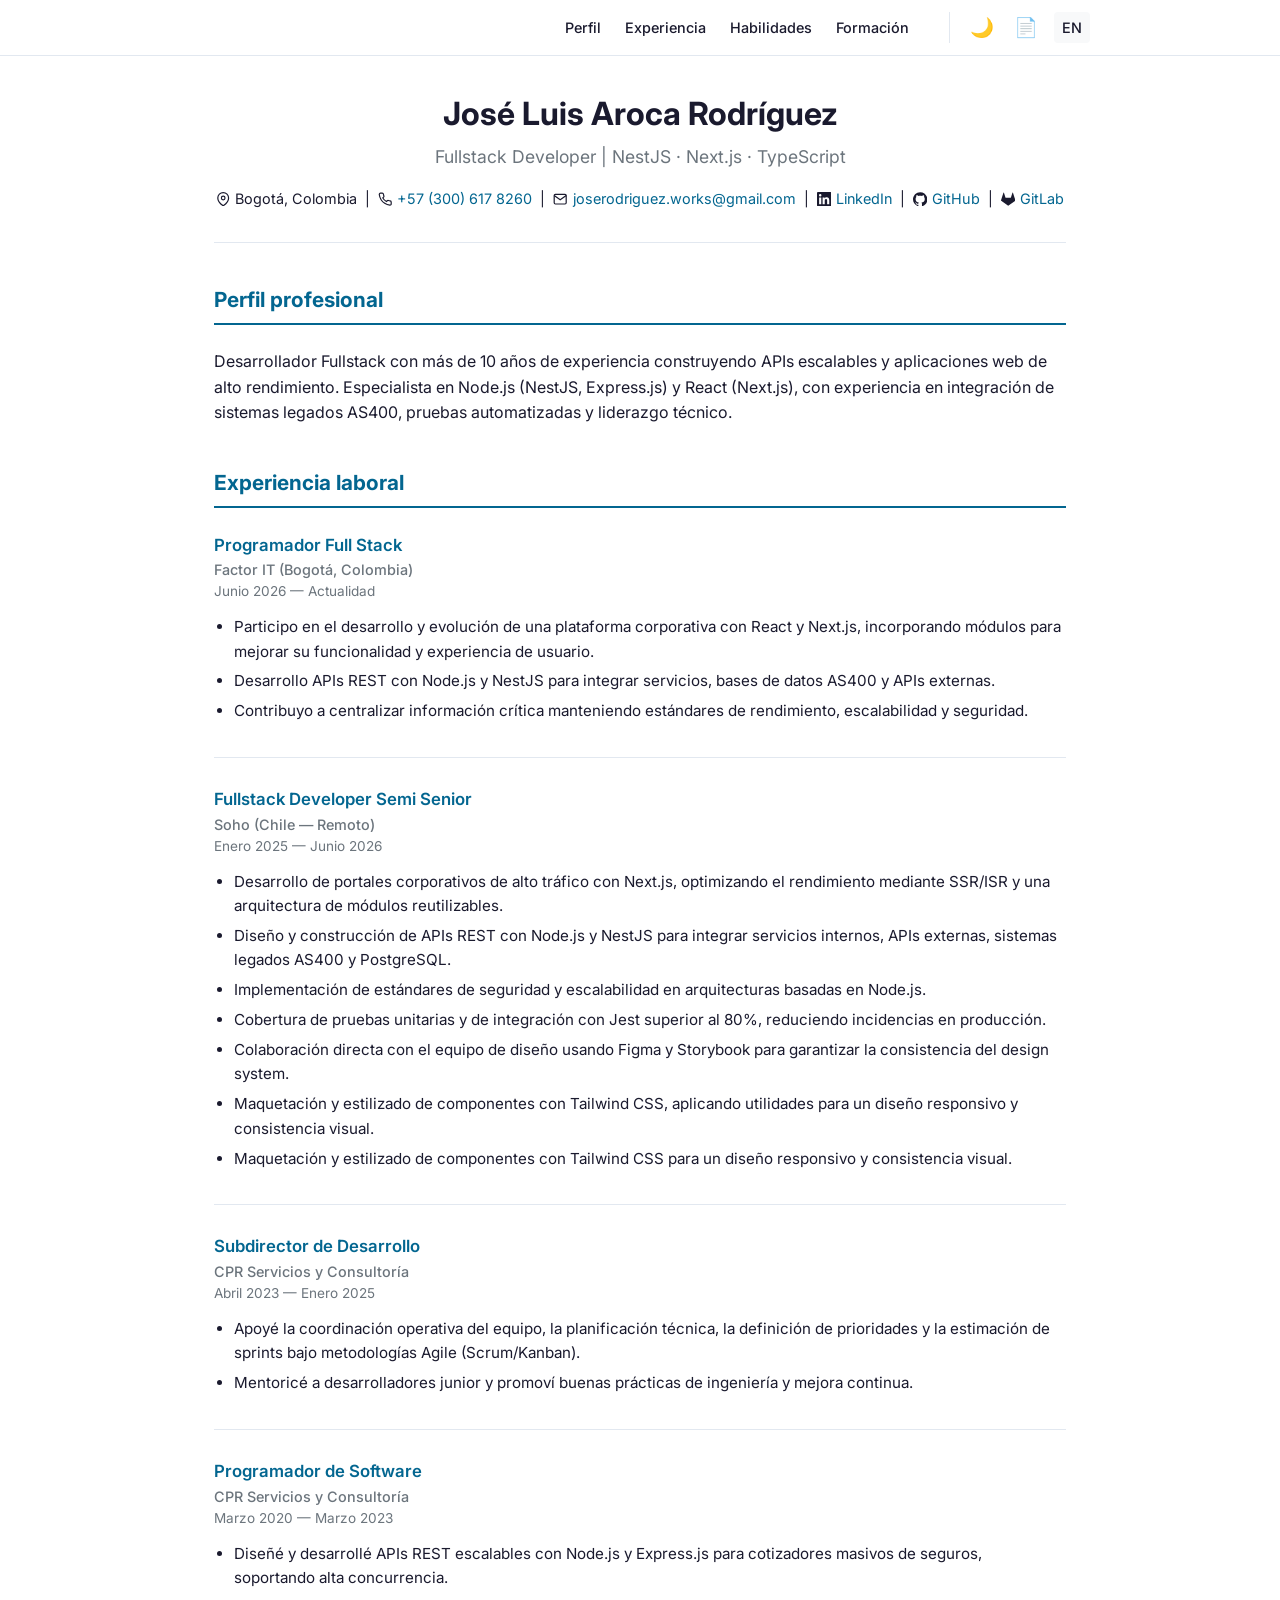
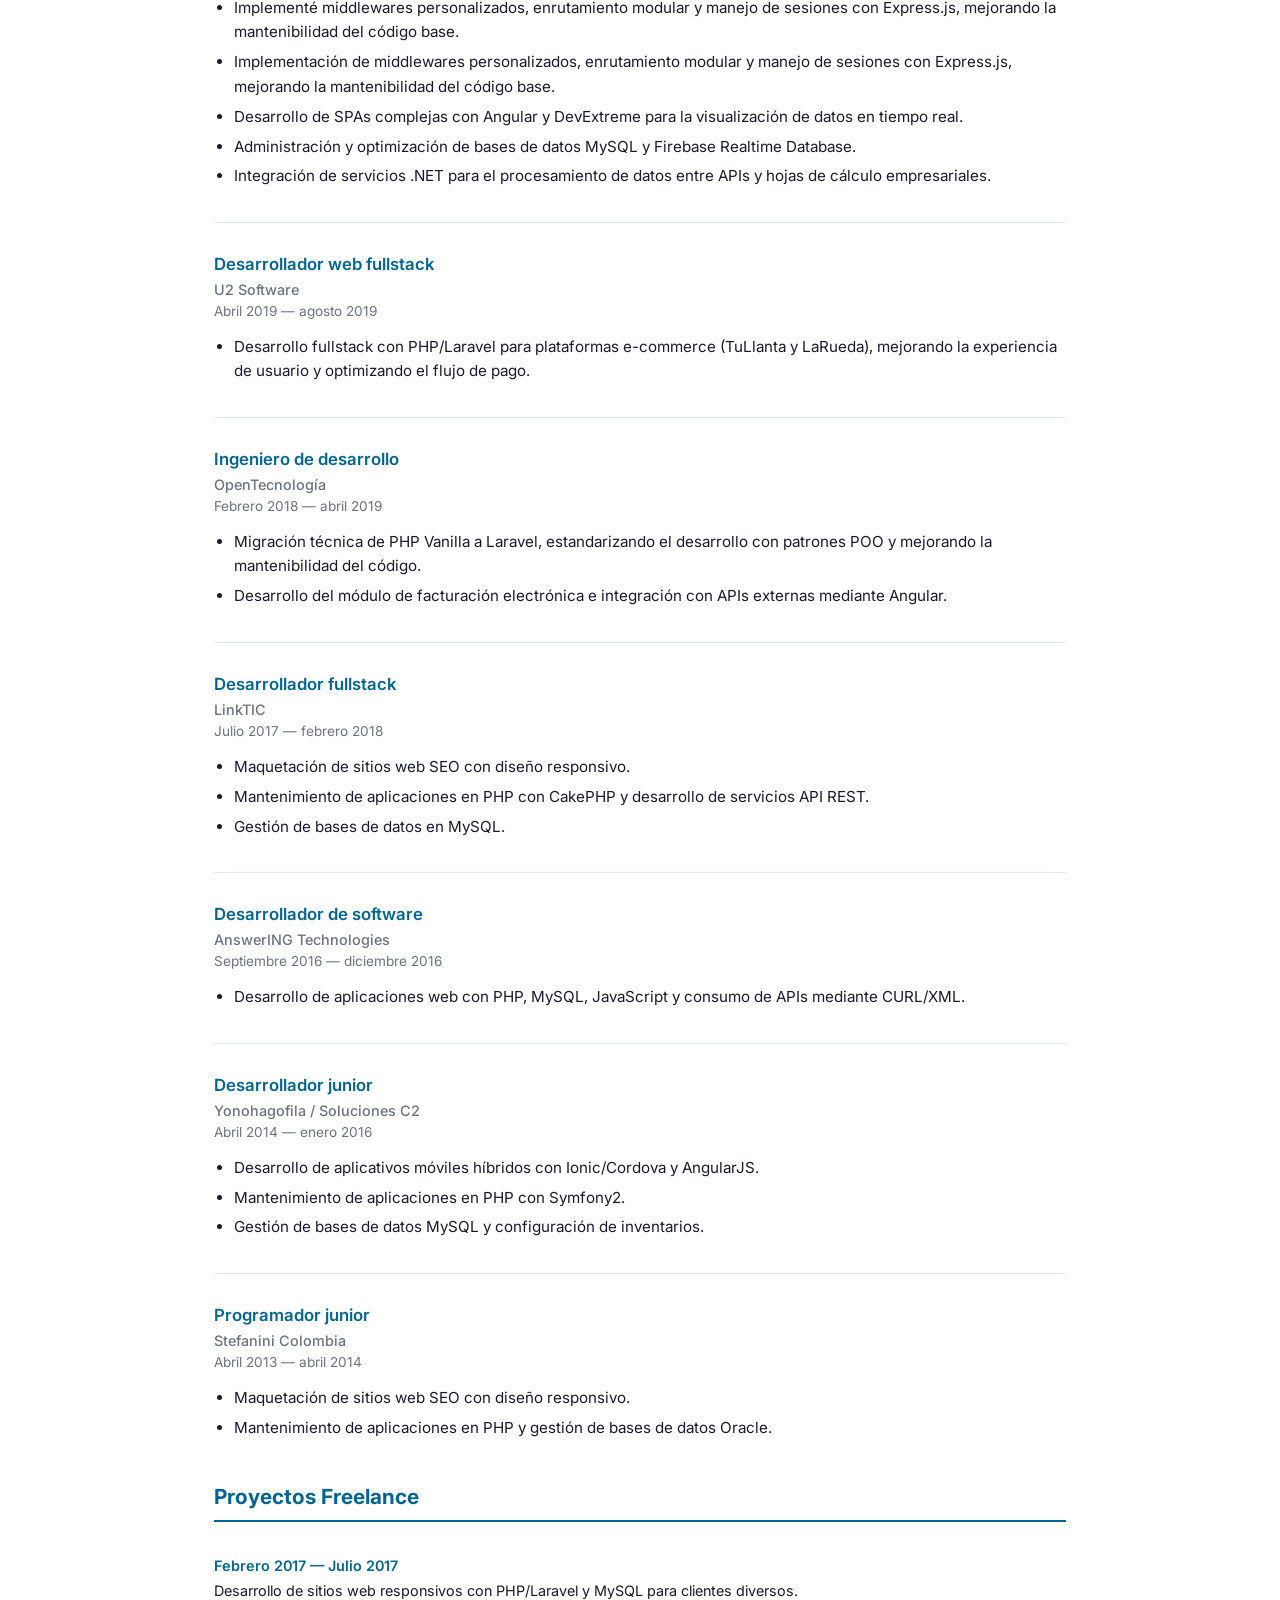
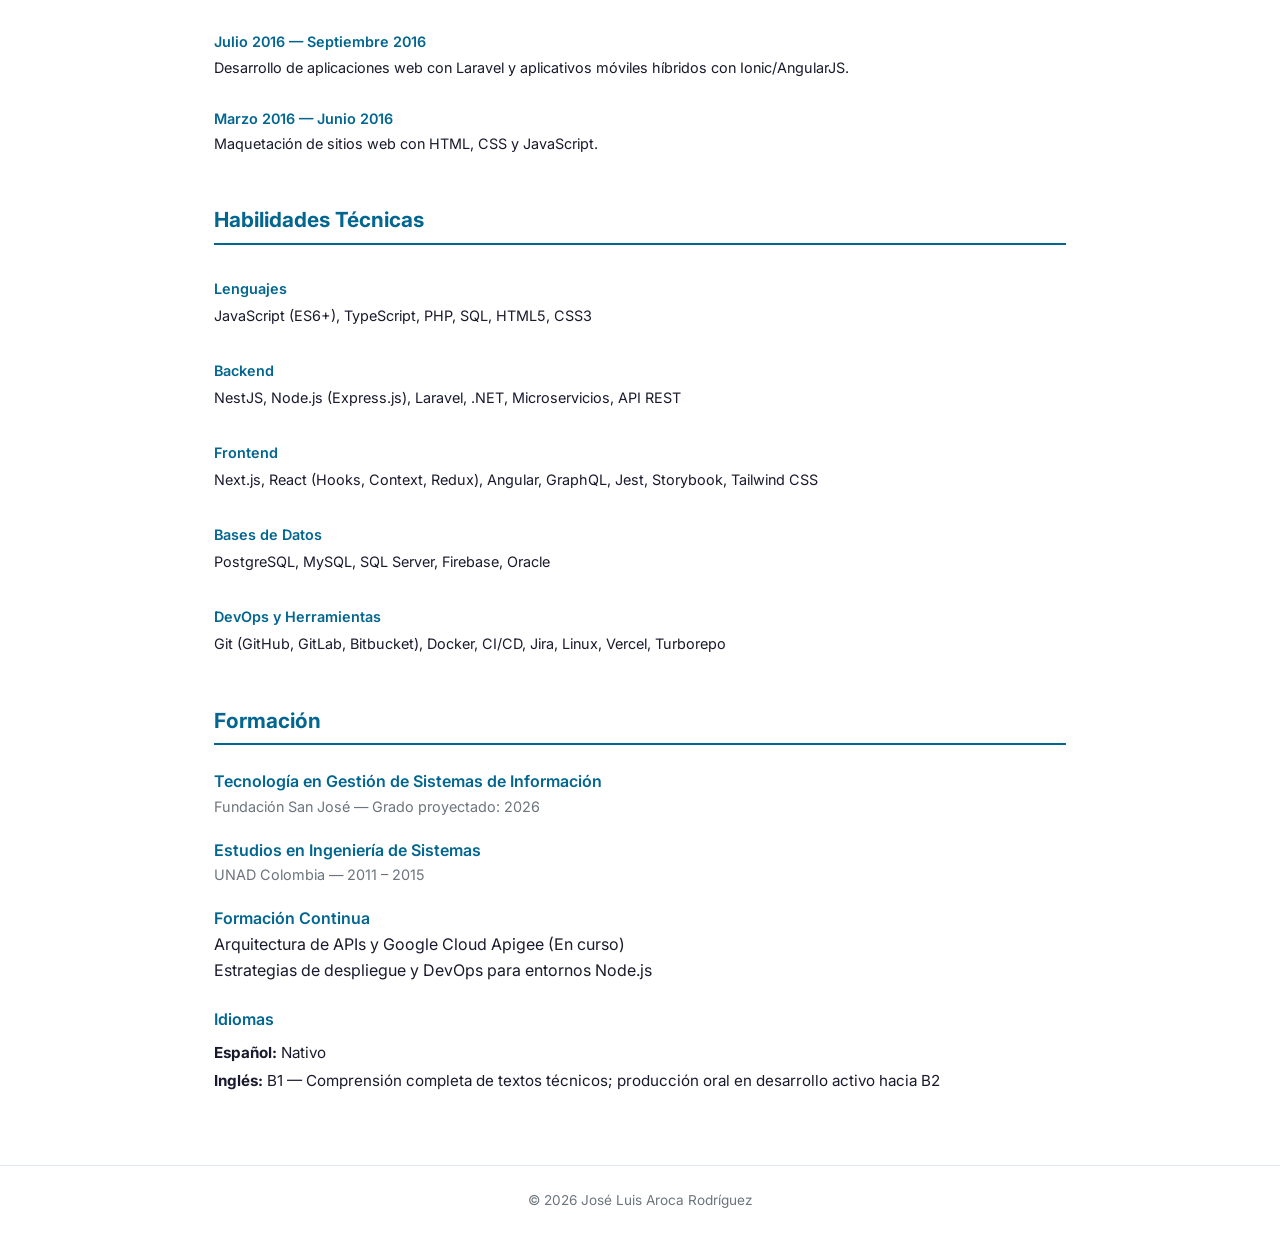
==== commit cde61e7e: "Merge branch 'master' of https://github.com/joseluisaroca/joseluisaroca.github.io" ====
--- a/index.html
+++ b/index.html
@@ -3,10 +3,10 @@
   <head>
     <meta charset="UTF-8" />
     <meta name="viewport" content="width=device-width, initial-scale=1.0" />
-    <title>José Luis Aroca Rodríguez — Fullstack Developer Semi Senior</title>
+    <title>José Luis Aroca Rodríguez — Fullstack Developer</title>
     <meta
       name="description"
-      content="Desarrollador Fullstack Semi Senior especializado en NestJS, Next.js y TypeScript. +10 años de experiencia en soluciones web escalables."
+      content="Desarrollador Fullstack especializado en NestJS, Next.js y TypeScript. +10 años de experiencia en soluciones web escalables."
     />
     <meta name="author" content="José Luis Aroca Rodríguez" />
 
@@ -15,11 +15,11 @@
     <meta property="og:url" content="https://joseluisaroca.github.io/" />
     <meta
       property="og:title"
-      content="José Luis Aroca Rodríguez — Fullstack Developer Semi Senior"
+      content="José Luis Aroca Rodríguez — Fullstack Developer"
     />
     <meta
       property="og:description"
-      content="Desarrollador Fullstack Semi Senior especializado en NestJS, Next.js y TypeScript."
+      content="Desarrollador Fullstack especializado en NestJS, Next.js y TypeScript."
     />
 
     <!-- Fonts -->
@@ -74,7 +74,7 @@
       <header class="cv-header">
         <h1>José Luis Aroca Rodríguez</h1>
         <p class="subtitle">
-          Fullstack Developer Semi Senior | NestJS · Next.js · TypeScript
+          Fullstack Developer | NestJS · Next.js · TypeScript
         </p>
         <ul class="contact-list">
           <li>
@@ -170,7 +170,7 @@
 
       <!-- PERFIL -->
       <section id="perfil" aria-labelledby="perfil-title">
-        <h2 id="perfil-title">Perfil Profesional</h2>
+        <h2 id="perfil-title">Perfil profesional</h2>
         <p>
           Desarrollador Fullstack con más de 10 años de experiencia construyendo
           APIs escalables y aplicaciones web de alto rendimiento. Especialista
@@ -182,7 +182,7 @@
 
       <!-- EXPERIENCIA -->
       <section id="experiencia" aria-labelledby="experiencia-title">
-        <h2 id="experiencia-title">Experiencia Laboral</h2>
+        <h2 id="experiencia-title">Experiencia laboral</h2>
 
         <article class="job">
           <div class="job-header">
@@ -216,8 +216,8 @@
           <ul>
             <li>
               Desarrollo de portales corporativos de alto tráfico con Next.js,
-              optimizando rendimiento mediante SSR/ISR y arquitectura de módulos
-              reutilizables.
+              optimizando el rendimiento mediante SSR/ISR y una arquitectura de
+              módulos reutilizables.
             </li>
             <li>
               Diseño y construcción de APIs REST con Node.js y NestJS para
@@ -229,12 +229,17 @@
               arquitecturas basadas en Node.js.
             </li>
             <li>
-              Cobertura de pruebas unitarias e integración con Jest superior al
-              80%, reduciendo incidencias en producción.
-            </li>
-            <li>
-              Colaboración directa con equipo de diseño usando Figma y Storybook
-              para garantizar consistencia del Design System.
+              Cobertura de pruebas unitarias y de integración con Jest superior
+              al 80%, reduciendo incidencias en producción.
+            </li>
+            <li>
+              Colaboración directa con el equipo de diseño usando Figma y
+              Storybook para garantizar la consistencia del design system.
+            </li>
+            <li>
+              Maquetación y estilizado de componentes con Tailwind CSS,
+              aplicando utilidades para un diseño responsivo y consistencia
+              visual.
             </li>
             <li>
               Maquetación y estilizado de componentes con Tailwind CSS para un
@@ -279,15 +284,20 @@
               código base.
             </li>
             <li>
-              Desarrollo de SPAs complejas con Angular y DevExtreme para
+              Implementación de middlewares personalizados, enrutamiento modular
+              y manejo de sesiones con Express.js, mejorando la mantenibilidad
+              del código base.
+            </li>
+            <li>
+              Desarrollo de SPAs complejas con Angular y DevExtreme para la
               visualización de datos en tiempo real.
             </li>
             <li>
-              Administración y optimización de bases de datos en MySQL y
-              Firebase Realtime Database.
-            </li>
-            <li>
-              Integración de servicios .NET para procesamiento de datos entre
+              Administración y optimización de bases de datos MySQL y Firebase
+              Realtime Database.
+            </li>
+            <li>
+              Integración de servicios .NET para el procesamiento de datos entre
               APIs y hojas de cálculo empresariales.
             </li>
           </ul>
@@ -295,13 +305,13 @@
 
         <article class="job">
           <div class="job-header">
-            <h3>Desarrollador Web Fullstack</h3>
+            <h3>Desarrollador web fullstack</h3>
             <span class="job-company">U2 Software</span>
-            <span class="job-date">Abril 2019 — Agosto 2019</span>
-          </div>
-          <ul>
-            <li>
-              Desarrollo Fullstack con PHP/Laravel para plataformas e-commerce
+            <span class="job-date">Abril 2019 — agosto 2019</span>
+          </div>
+          <ul>
+            <li>
+              Desarrollo fullstack con PHP/Laravel para plataformas e-commerce
               (TuLlanta y LaRueda), mejorando la experiencia de usuario y
               optimizando el flujo de pago.
             </li>
@@ -310,9 +320,9 @@
 
         <article class="job">
           <div class="job-header">
-            <h3>Ingeniero de Desarrollo</h3>
+            <h3>Ingeniero de desarrollo</h3>
             <span class="job-company">OpenTecnología</span>
-            <span class="job-date">Febrero 2018 — Abril 2019</span>
+            <span class="job-date">Febrero 2018 — abril 2019</span>
           </div>
           <ul>
             <li>
@@ -321,7 +331,7 @@
               código.
             </li>
             <li>
-              Desarrollo del módulo de Facturación Electrónica e integración con
+              Desarrollo del módulo de facturación electrónica e integración con
               APIs externas mediante Angular.
             </li>
           </ul>
@@ -329,9 +339,9 @@
 
         <article class="job">
           <div class="job-header">
-            <h3>Desarrollador Fullstack</h3>
+            <h3>Desarrollador fullstack</h3>
             <span class="job-company">LinkTIC</span>
-            <span class="job-date">Julio 2017 — Febrero 2018</span>
+            <span class="job-date">Julio 2017 — febrero 2018</span>
           </div>
           <ul>
             <li>Maquetación de sitios web SEO con diseño responsivo.</li>
@@ -345,9 +355,9 @@
 
         <article class="job">
           <div class="job-header">
-            <h3>Desarrollador de Software</h3>
+            <h3>Desarrollador de software</h3>
             <span class="job-company">AnswerING Technologies</span>
-            <span class="job-date">Septiembre 2016 — Diciembre 2016</span>
+            <span class="job-date">Septiembre 2016 — diciembre 2016</span>
           </div>
           <ul>
             <li>
@@ -359,9 +369,9 @@
 
         <article class="job">
           <div class="job-header">
-            <h3>Desarrollador Junior</h3>
-            <span class="job-company">Yonohagofila / BTILab</span>
-            <span class="job-date">Abril 2014 — Enero 2016</span>
+            <h3>Desarrollador junior</h3>
+            <span class="job-company">Yonohagofila / Soluciones C2</span>
+            <span class="job-date">Abril 2014 — enero 2016</span>
           </div>
           <ul>
             <li>
@@ -377,9 +387,9 @@
 
         <article class="job">
           <div class="job-header">
-            <h3>Programador Junior</h3>
+            <h3>Programador junior</h3>
             <span class="job-company">Stefanini Colombia</span>
-            <span class="job-date">Abril 2013 — Abril 2014</span>
+            <span class="job-date">Abril 2013 — abril 2014</span>
           </div>
           <ul>
             <li>Maquetación de sitios web SEO con diseño responsivo.</li>
@@ -478,8 +488,8 @@
         <ul class="languages-list">
           <li><strong>Español:</strong> Nativo</li>
           <li>
-            <strong>Inglés:</strong> B1 — Lectura técnica y comunicación
-            profesional
+            <strong>Inglés:</strong> B1 — Comprensión completa de textos
+            técnicos; producción oral en desarrollo activo hacia B2
           </li>
         </ul>
       </section>
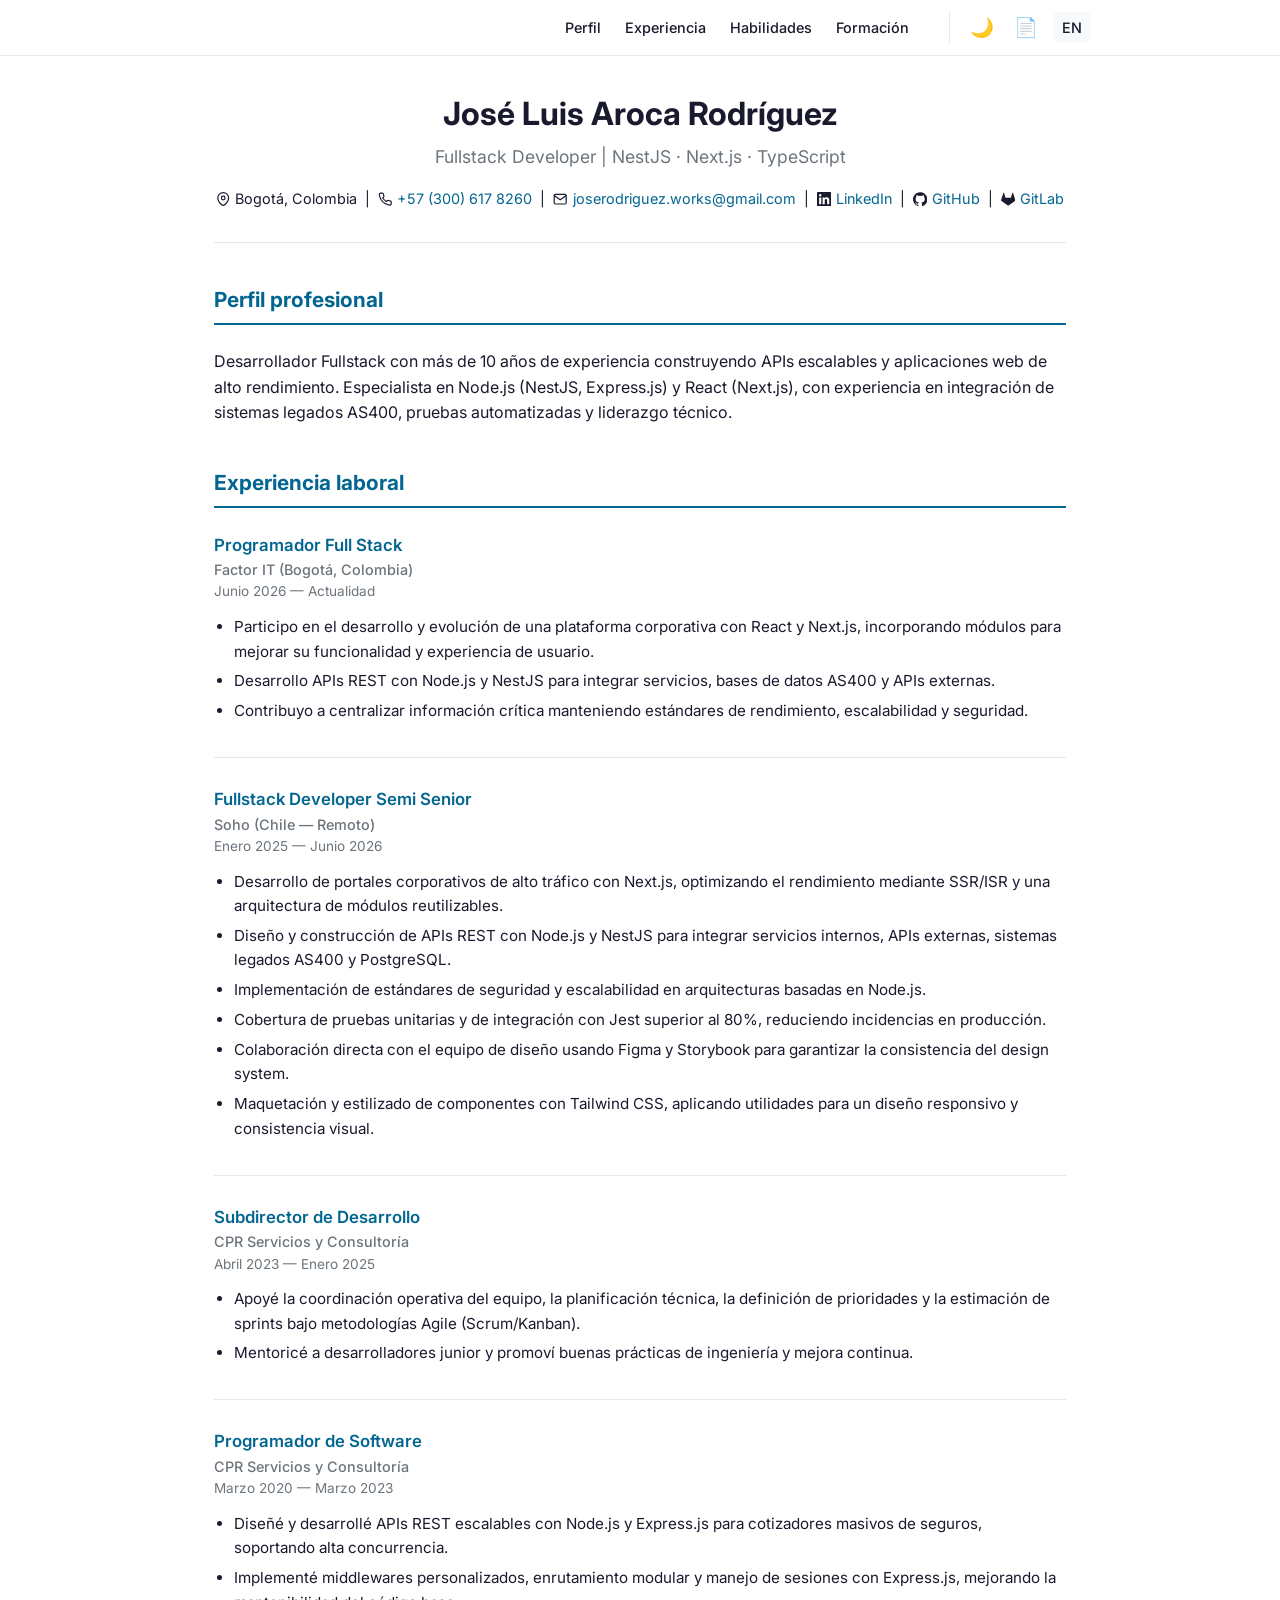
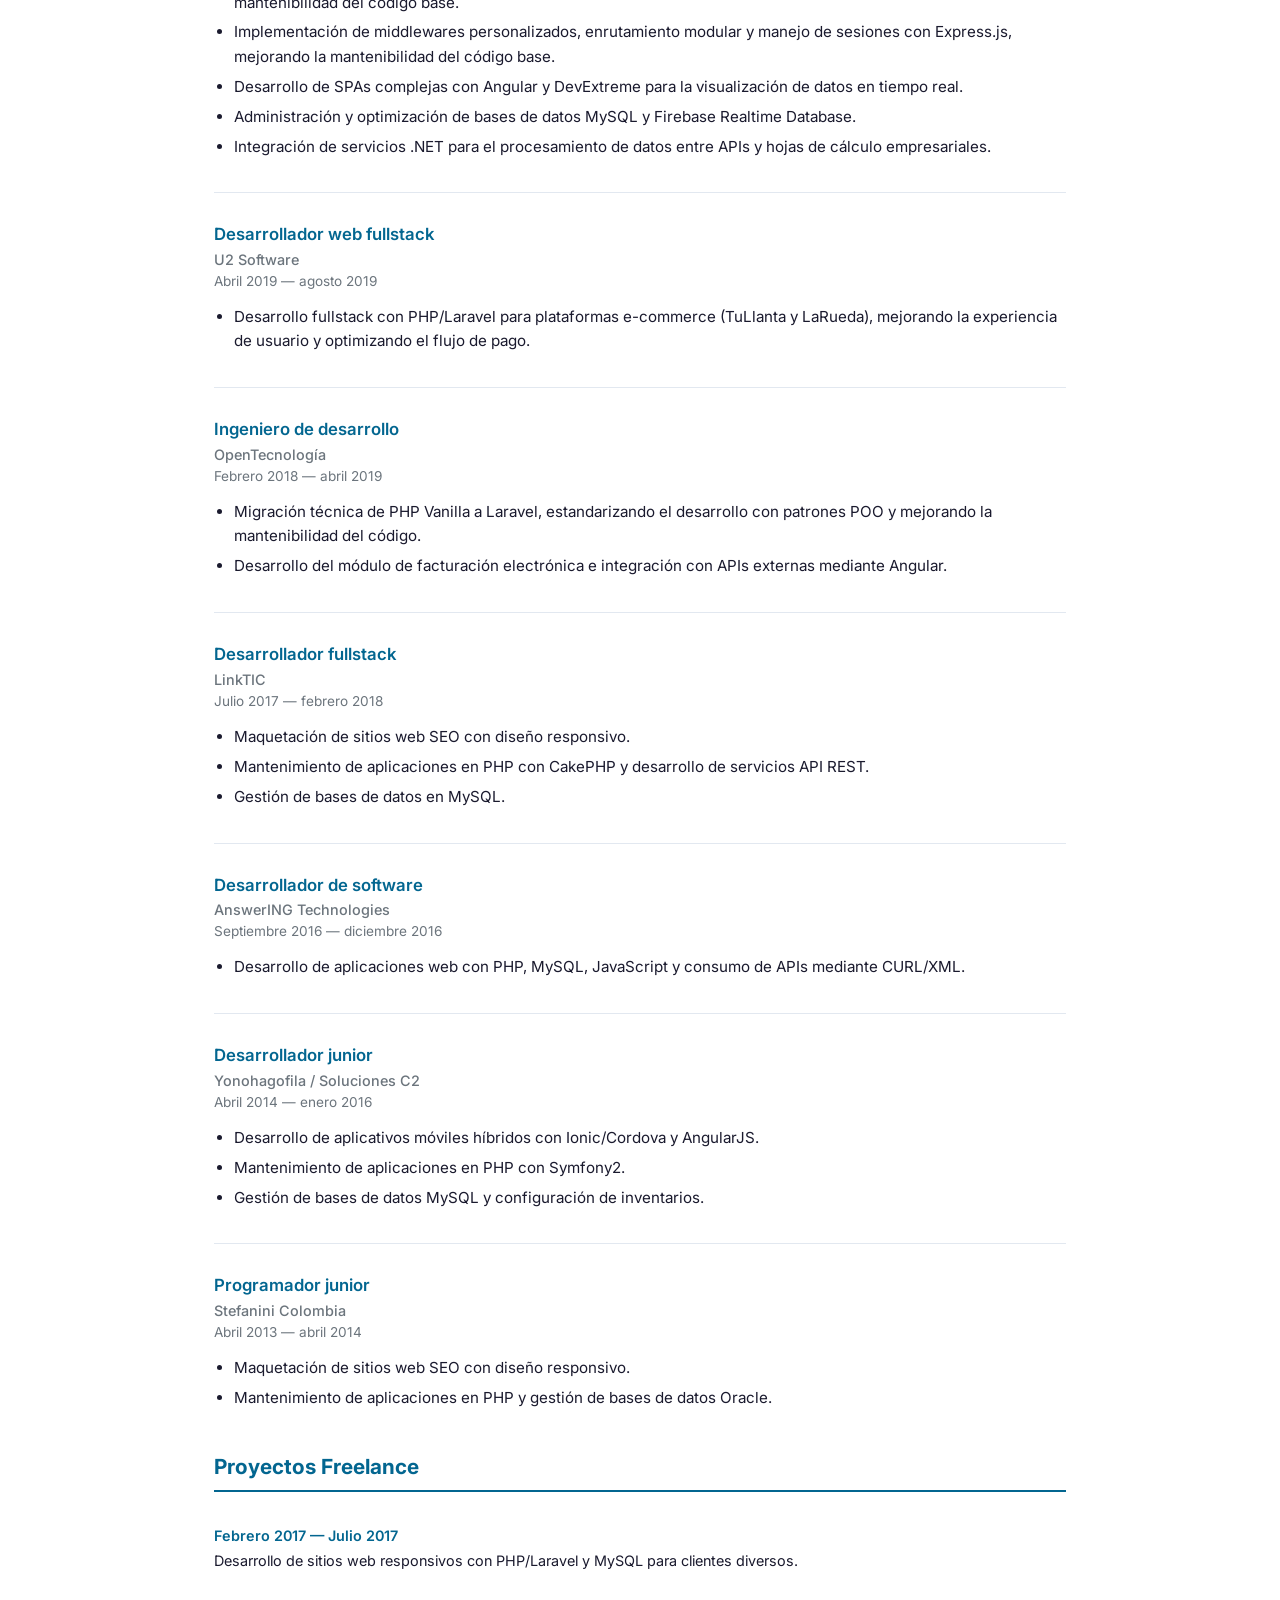
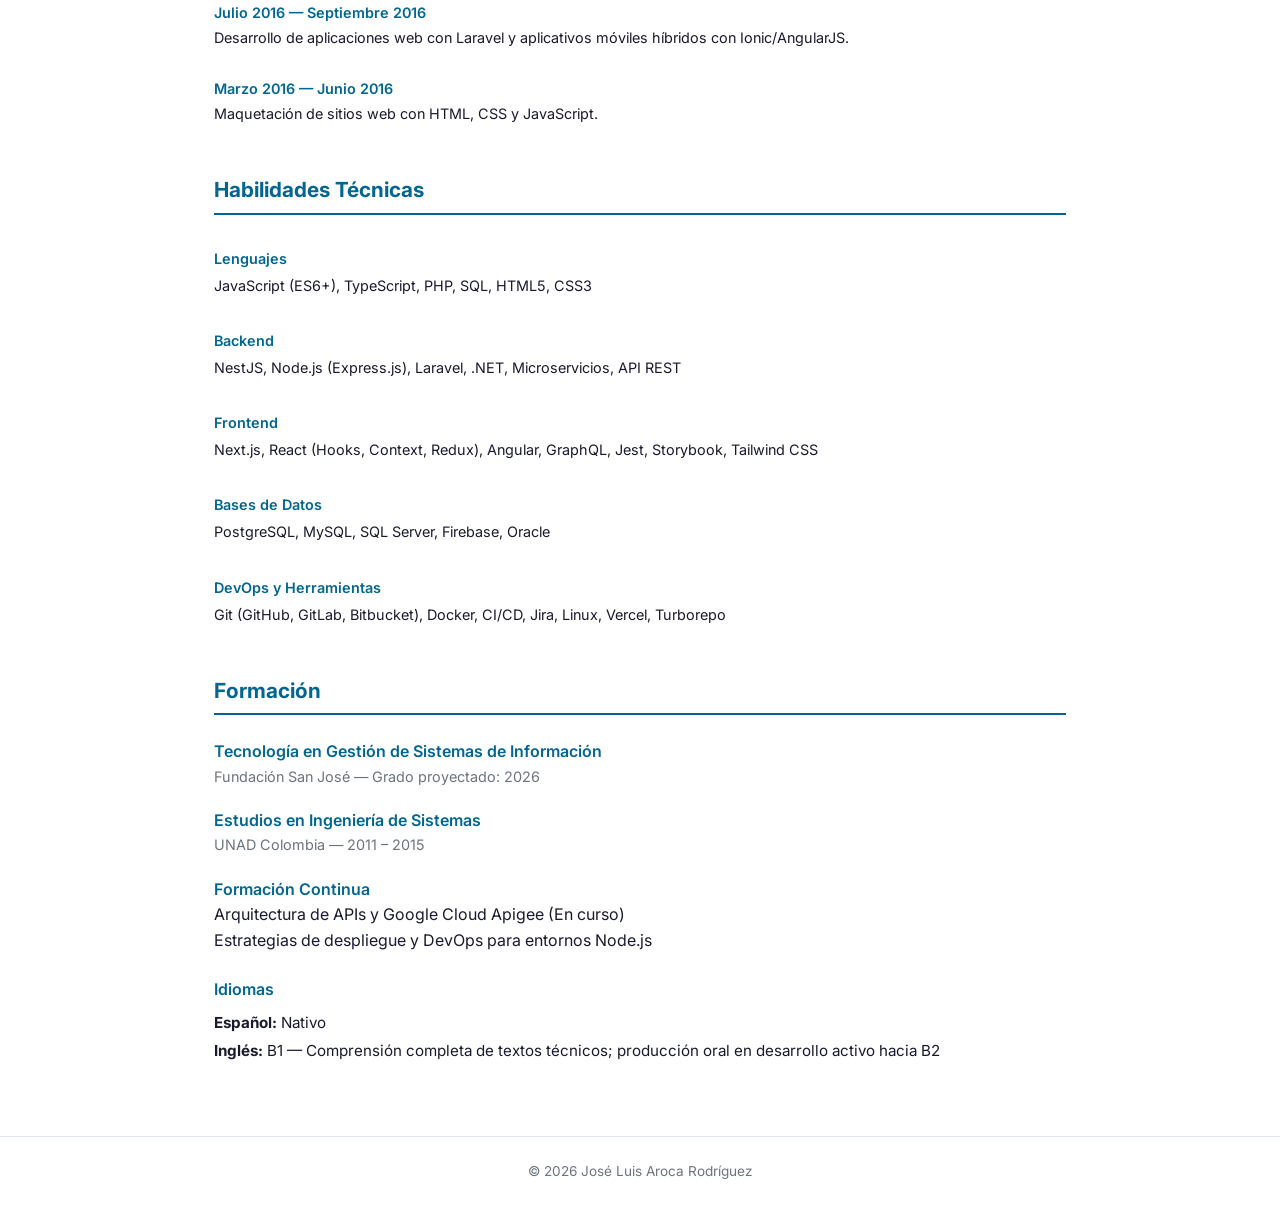
==== commit 73d093d2: "corrección tailwind" ====
--- a/index.html
+++ b/index.html
@@ -241,10 +241,6 @@
               aplicando utilidades para un diseño responsivo y consistencia
               visual.
             </li>
-            <li>
-              Maquetación y estilizado de componentes con Tailwind CSS para un
-              diseño responsivo y consistencia visual.
-            </li>
           </ul>
         </article>
 
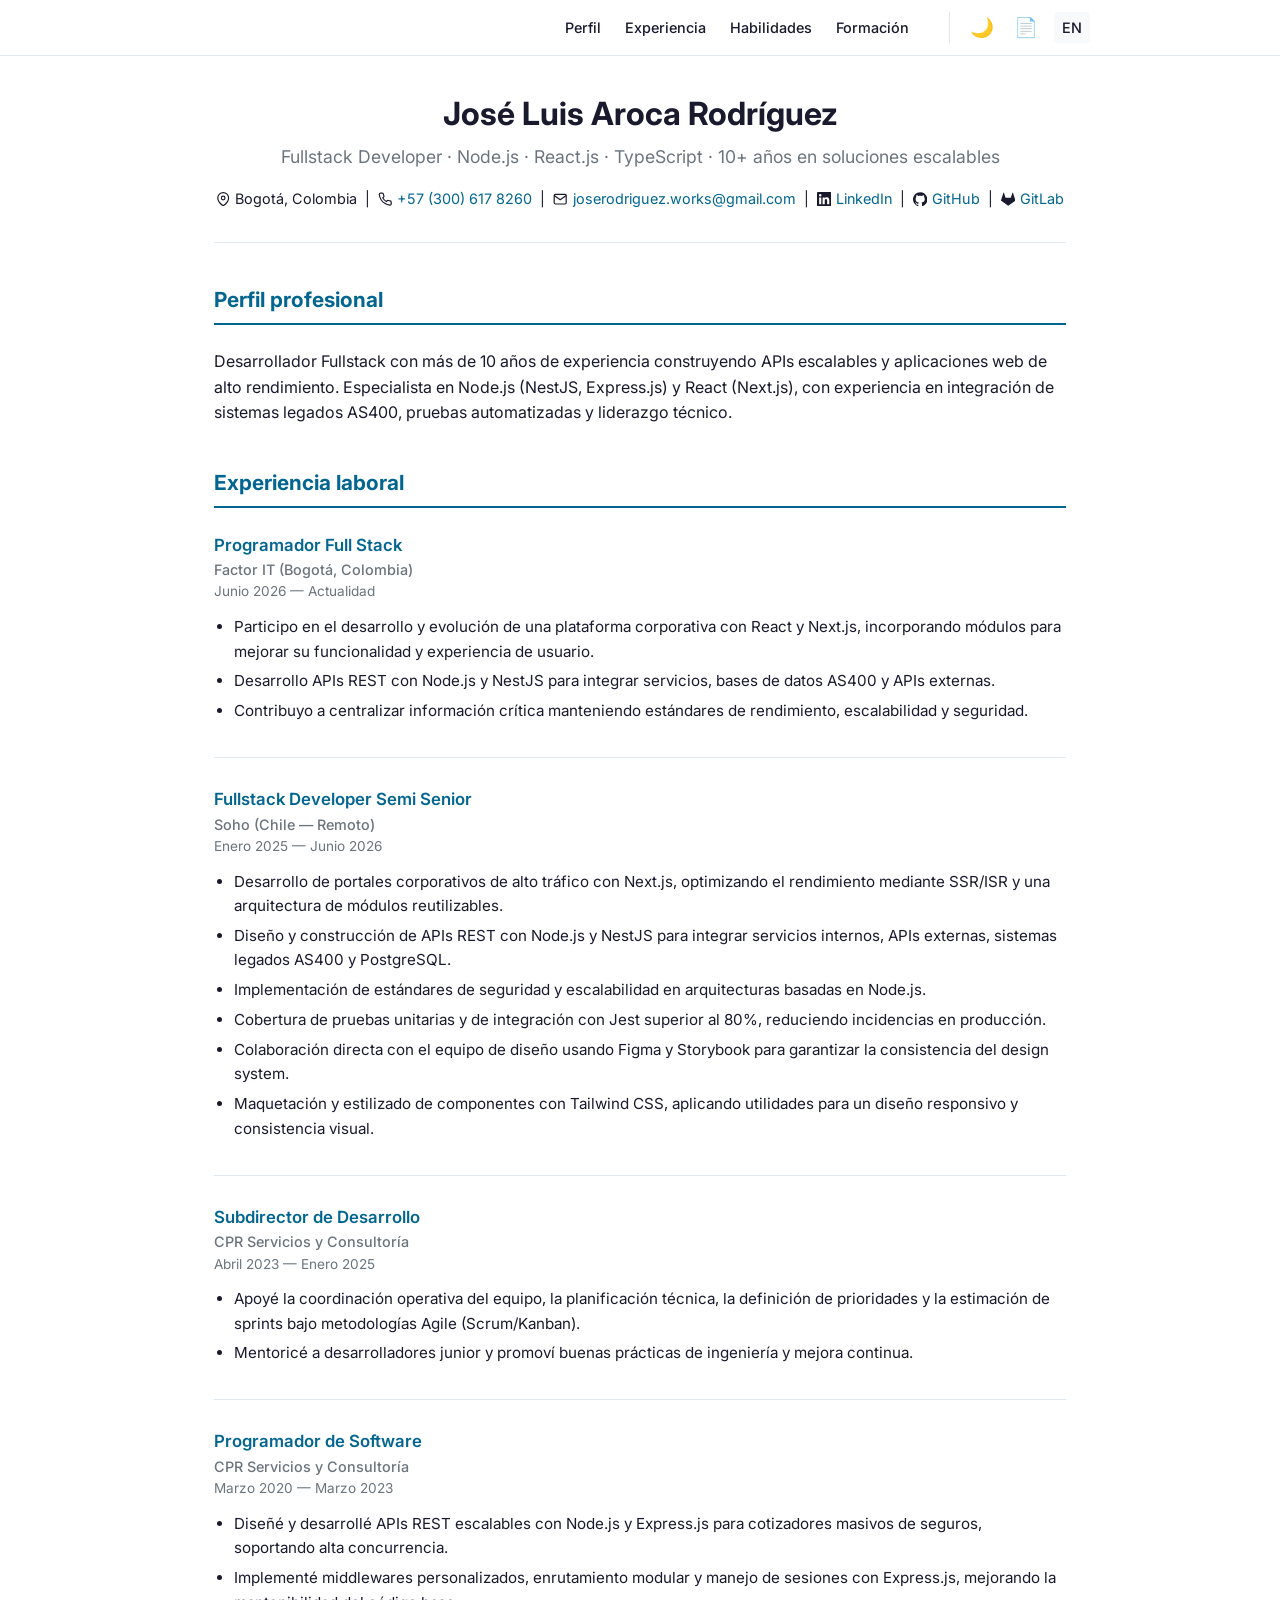
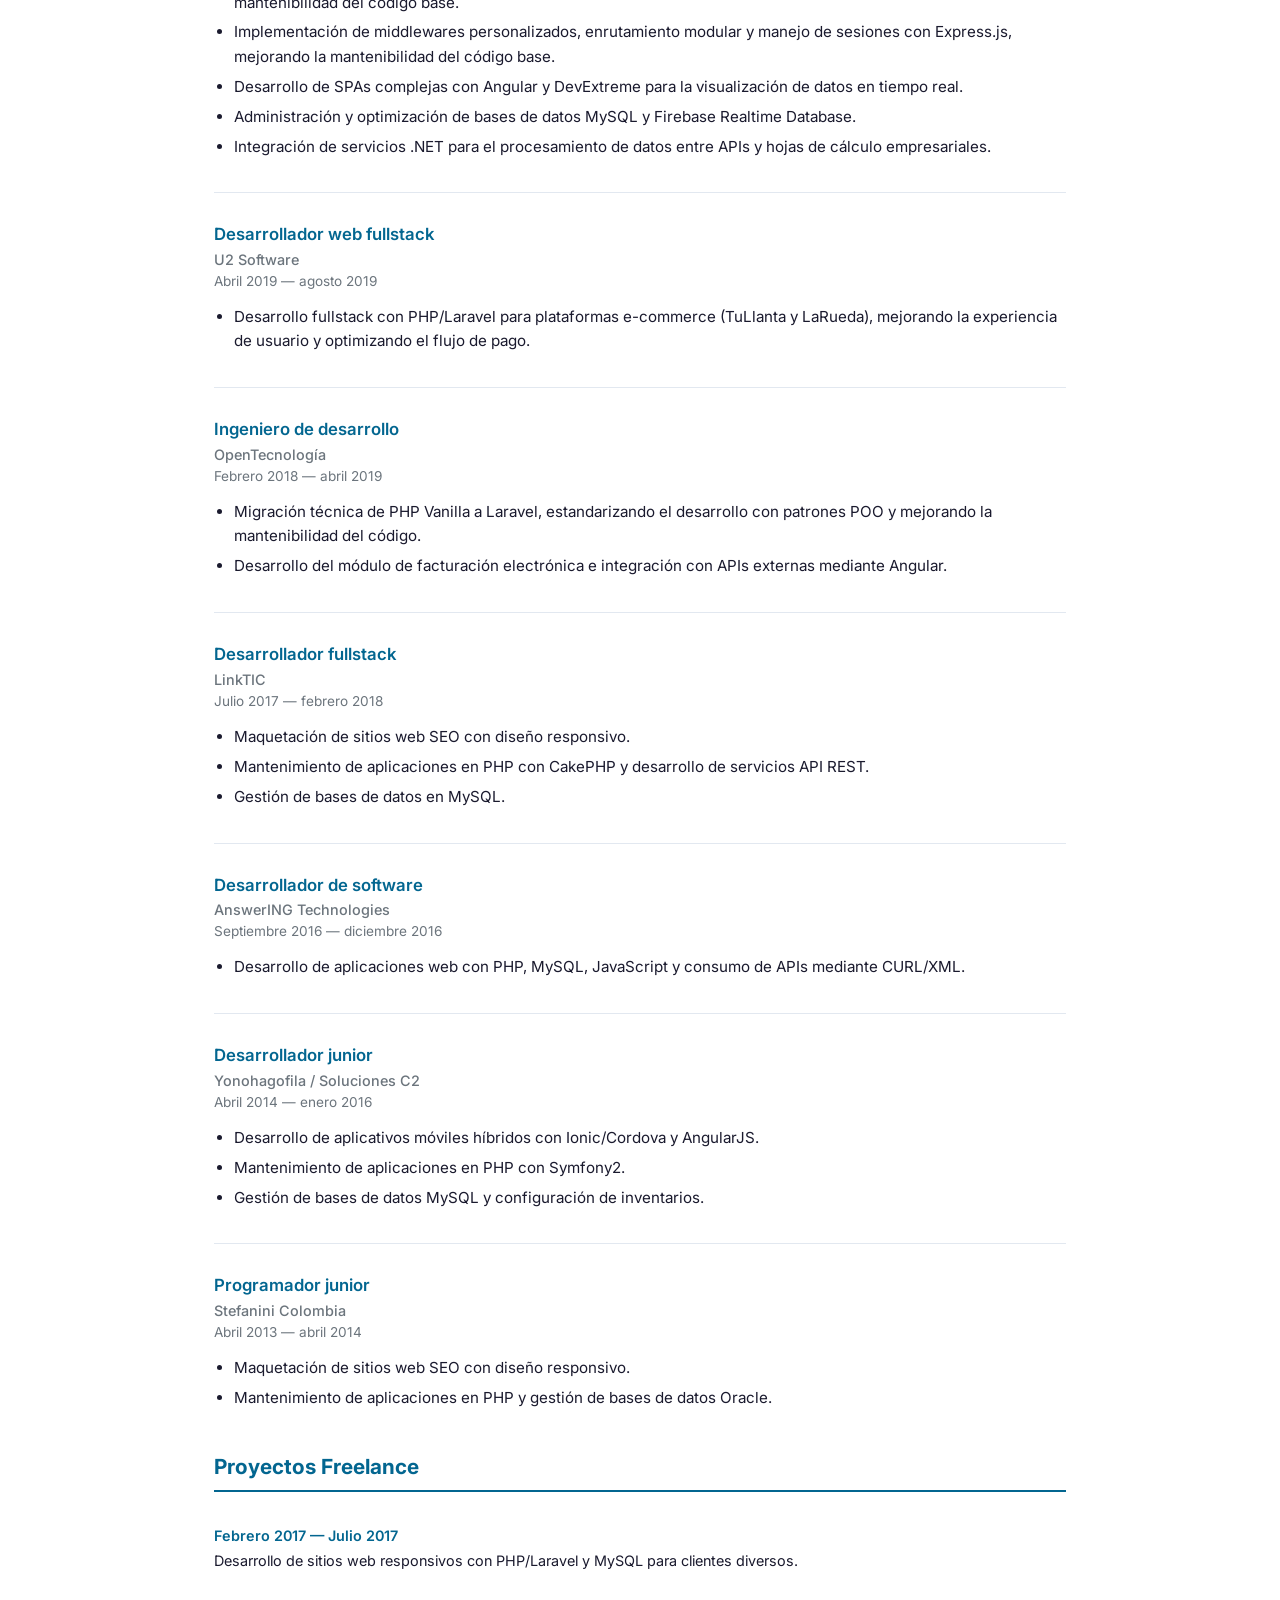
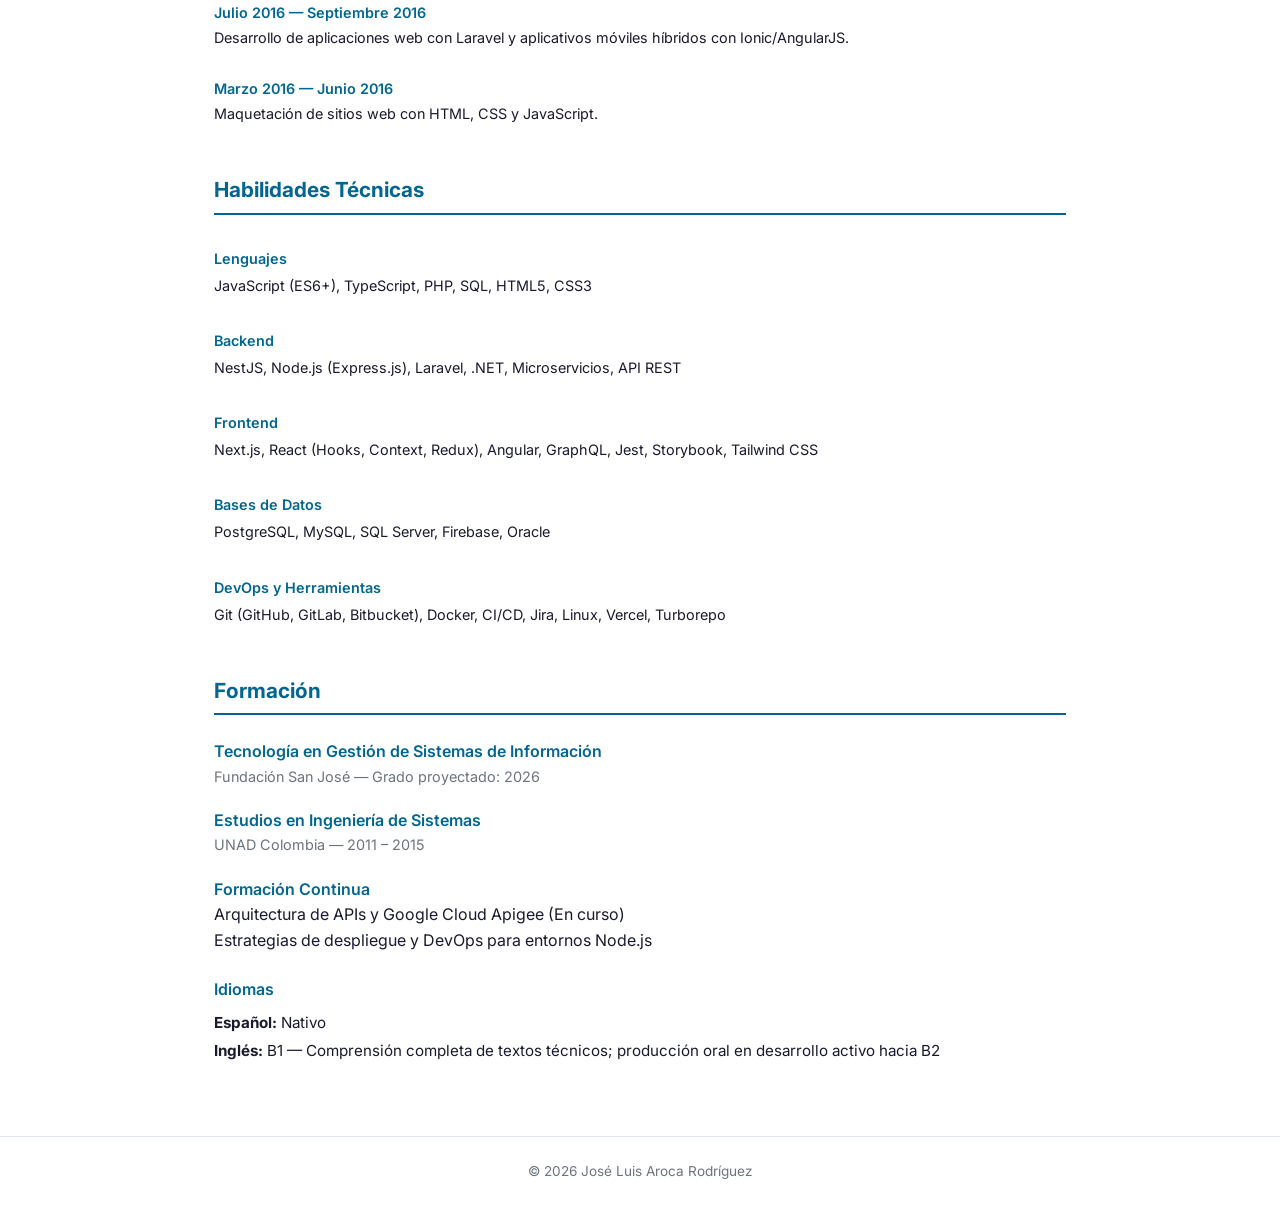
==== commit 2fbad4cd: "fix: Cambio título final" ====
--- a/index.html
+++ b/index.html
@@ -3,10 +3,10 @@
   <head>
     <meta charset="UTF-8" />
     <meta name="viewport" content="width=device-width, initial-scale=1.0" />
-    <title>José Luis Aroca Rodríguez — Fullstack Developer</title>
+    <title>José Luis Aroca Rodríguez — Fullstack Developer · Node.js · React.js · TypeScript</title>
     <meta
       name="description"
-      content="Desarrollador Fullstack especializado en NestJS, Next.js y TypeScript. +10 años de experiencia en soluciones web escalables."
+      content="Desarrollador Fullstack especializado en Node.js, React.js y TypeScript. +10 años de experiencia en soluciones web escalables."
     />
     <meta name="author" content="José Luis Aroca Rodríguez" />
 
@@ -15,11 +15,11 @@
     <meta property="og:url" content="https://joseluisaroca.github.io/" />
     <meta
       property="og:title"
-      content="José Luis Aroca Rodríguez — Fullstack Developer"
+      content="José Luis Aroca Rodríguez — Fullstack Developer · Node.js · React.js · TypeScript"
     />
     <meta
       property="og:description"
-      content="Desarrollador Fullstack especializado en NestJS, Next.js y TypeScript."
+      content="Desarrollador Fullstack especializado en Node.js, React.js y TypeScript. +10 años de experiencia en soluciones web escalables."
     />
 
     <!-- Fonts -->
@@ -74,7 +74,8 @@
       <header class="cv-header">
         <h1>José Luis Aroca Rodríguez</h1>
         <p class="subtitle">
-          Fullstack Developer | NestJS · Next.js · TypeScript
+          Fullstack Developer · Node.js · React.js · TypeScript · 10+ años en
+          soluciones escalables
         </p>
         <ul class="contact-list">
           <li>
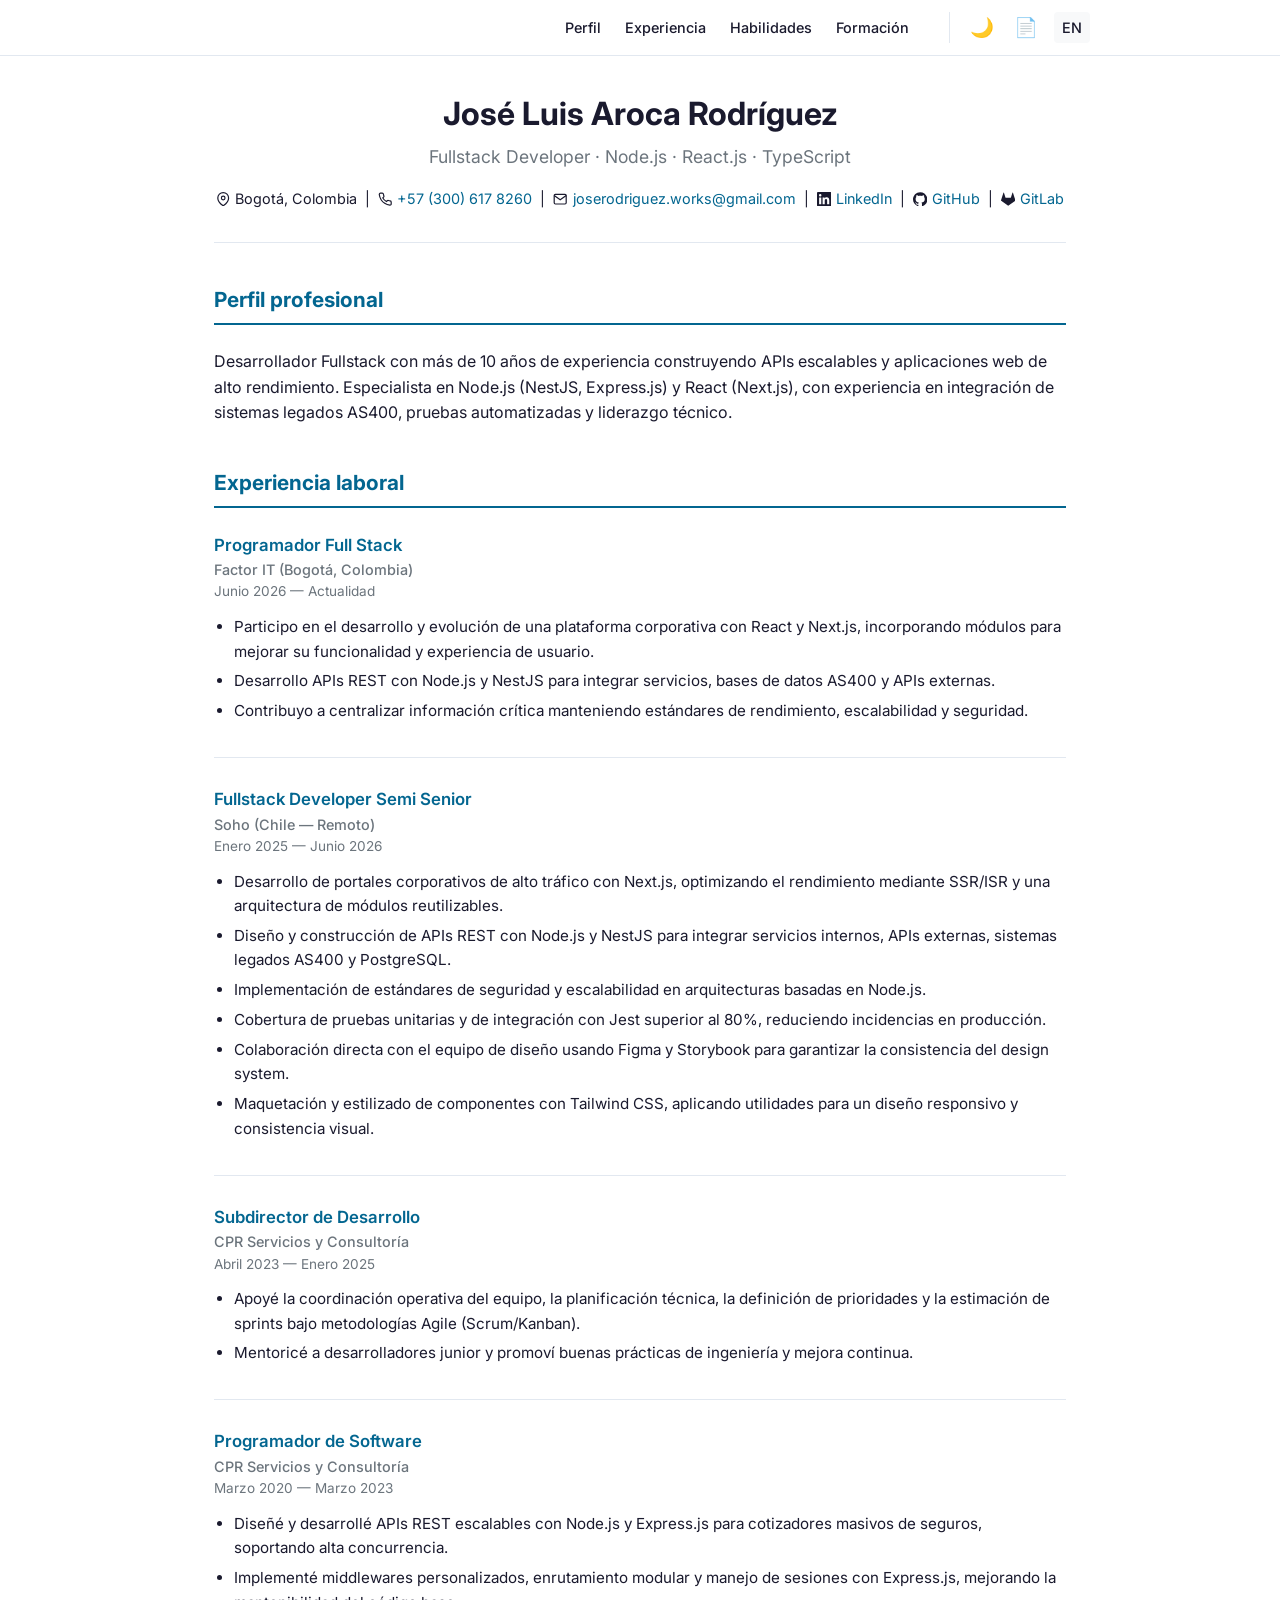
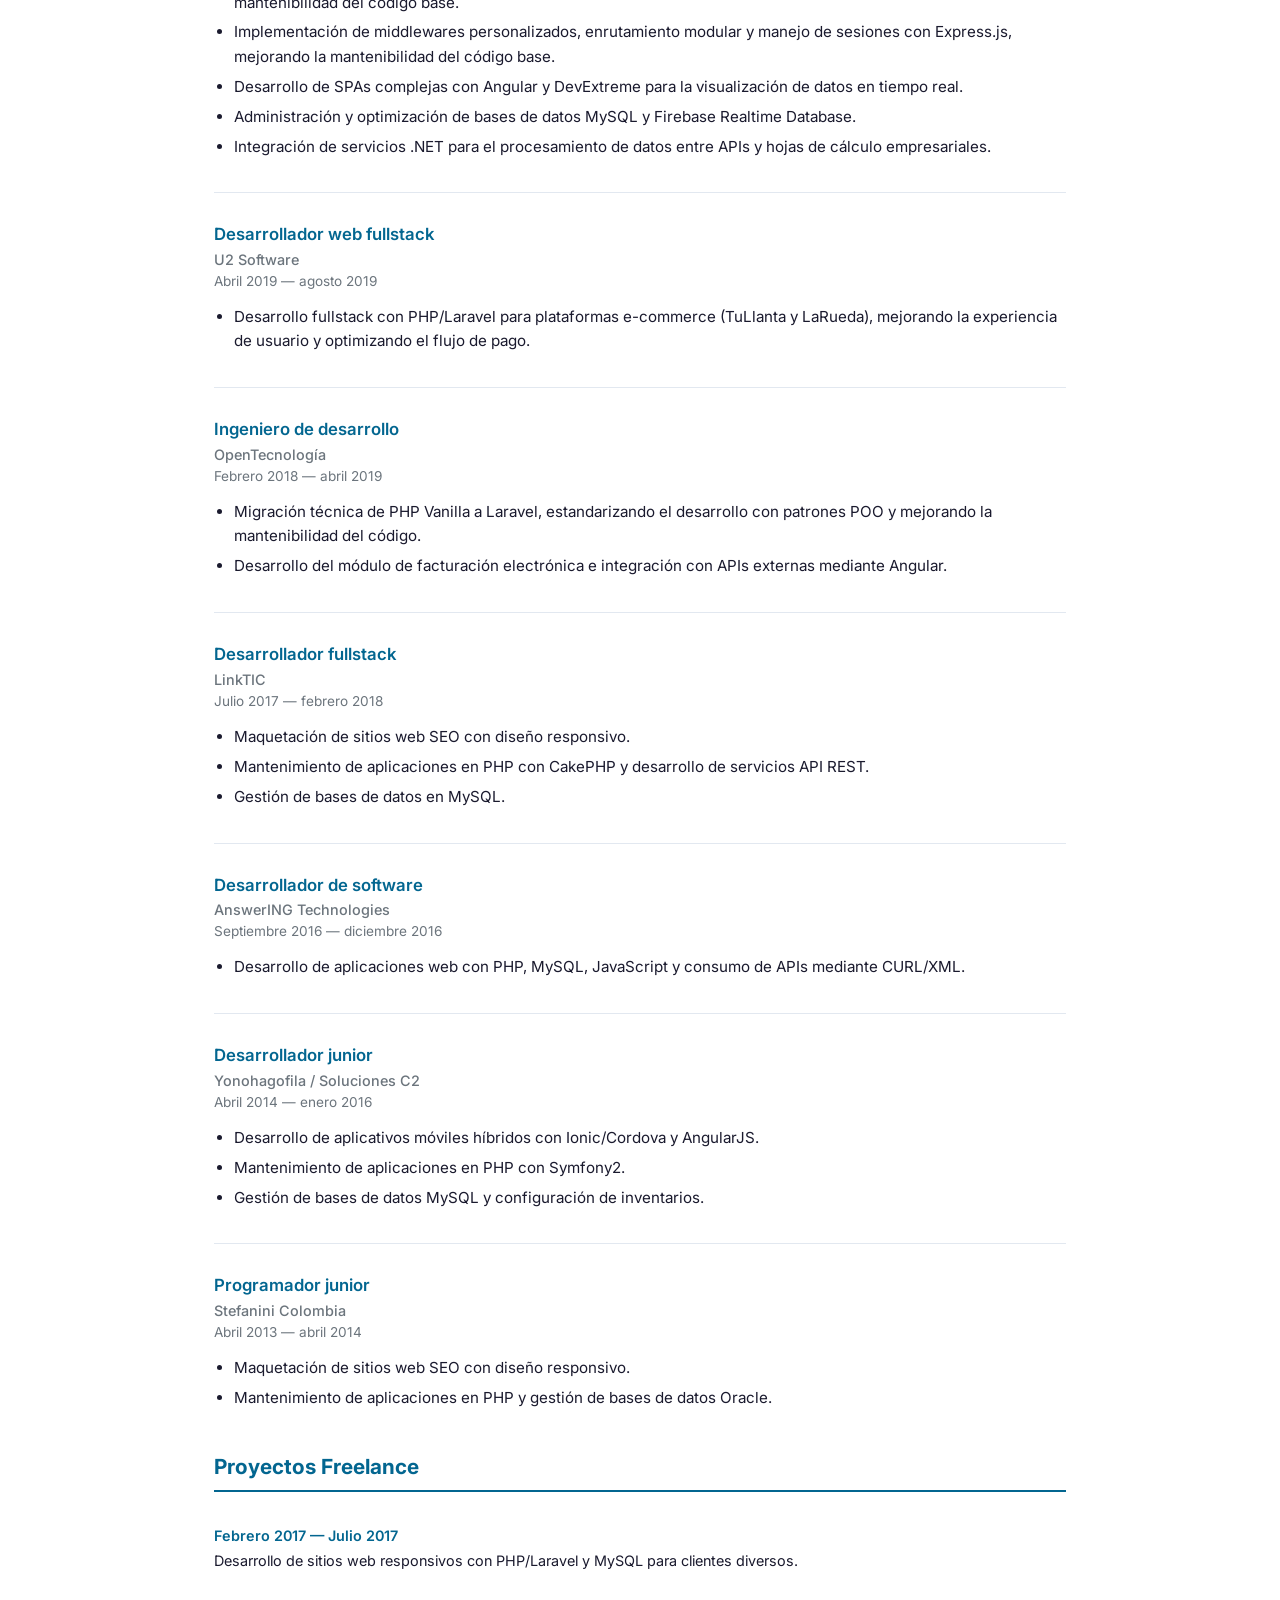
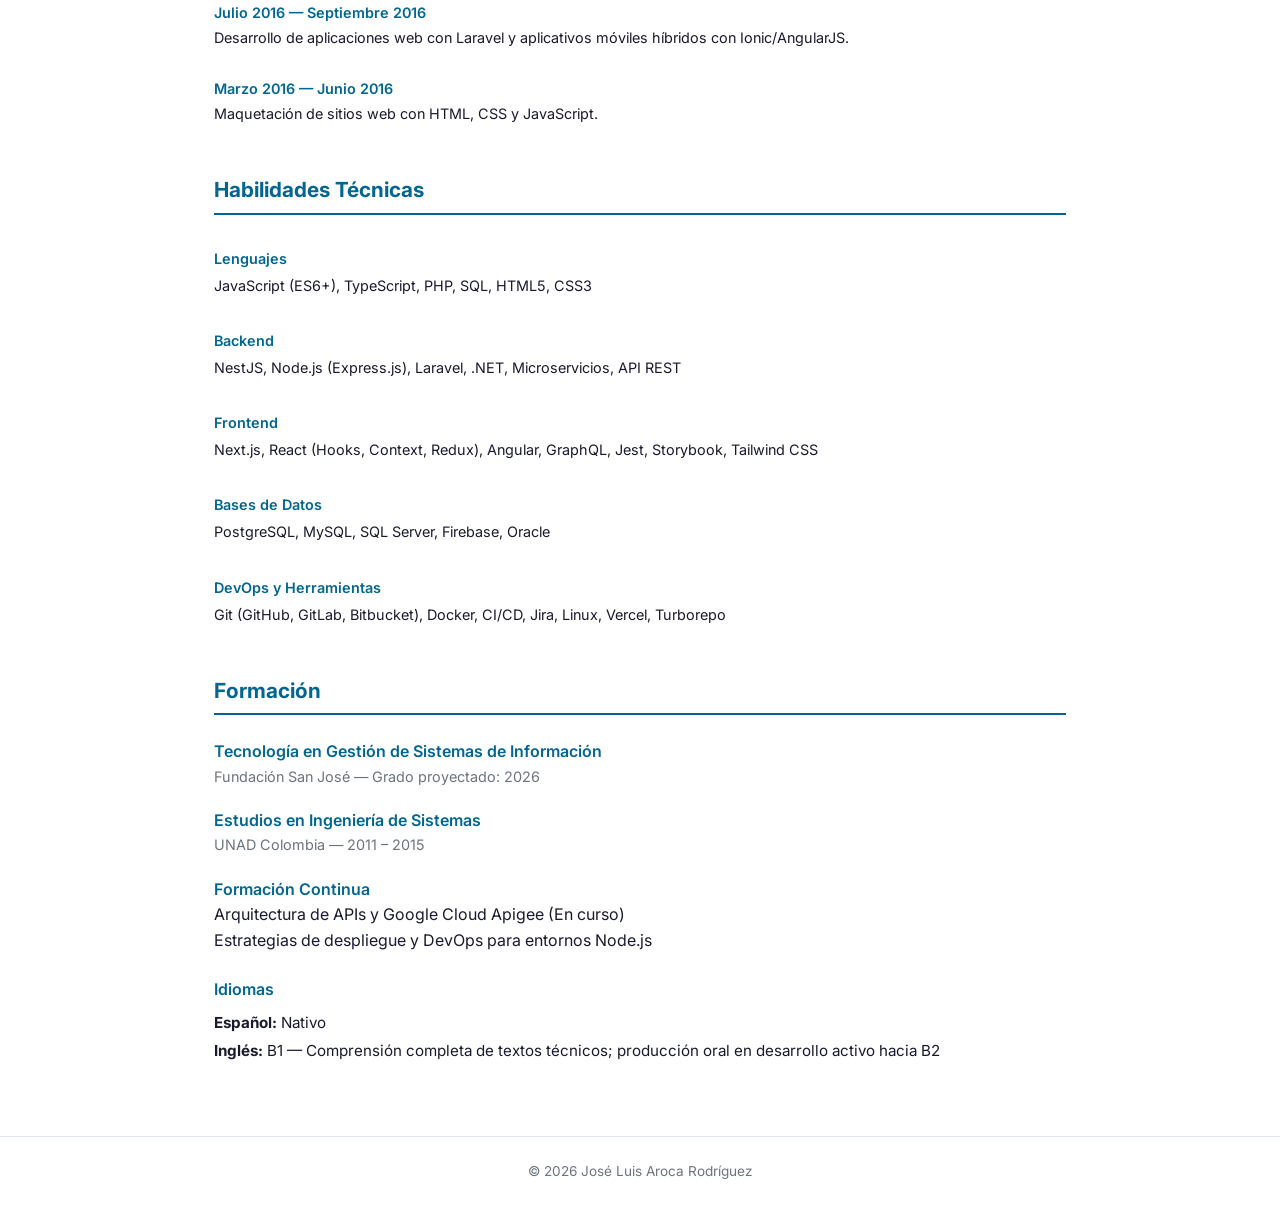
==== commit eb34022a: "fix: Último cambio" ====
--- a/index.html
+++ b/index.html
@@ -3,7 +3,10 @@
   <head>
     <meta charset="UTF-8" />
     <meta name="viewport" content="width=device-width, initial-scale=1.0" />
-    <title>José Luis Aroca Rodríguez — Fullstack Developer · Node.js · React.js · TypeScript</title>
+    <title>
+      José Luis Aroca Rodríguez — Fullstack Developer · Node.js · React.js ·
+      TypeScript
+    </title>
     <meta
       name="description"
       content="Desarrollador Fullstack especializado en Node.js, React.js y TypeScript. +10 años de experiencia en soluciones web escalables."
@@ -74,8 +77,7 @@
       <header class="cv-header">
         <h1>José Luis Aroca Rodríguez</h1>
         <p class="subtitle">
-          Fullstack Developer · Node.js · React.js · TypeScript · 10+ años en
-          soluciones escalables
+          Fullstack Developer · Node.js · React.js · TypeScript
         </p>
         <ul class="contact-list">
           <li>
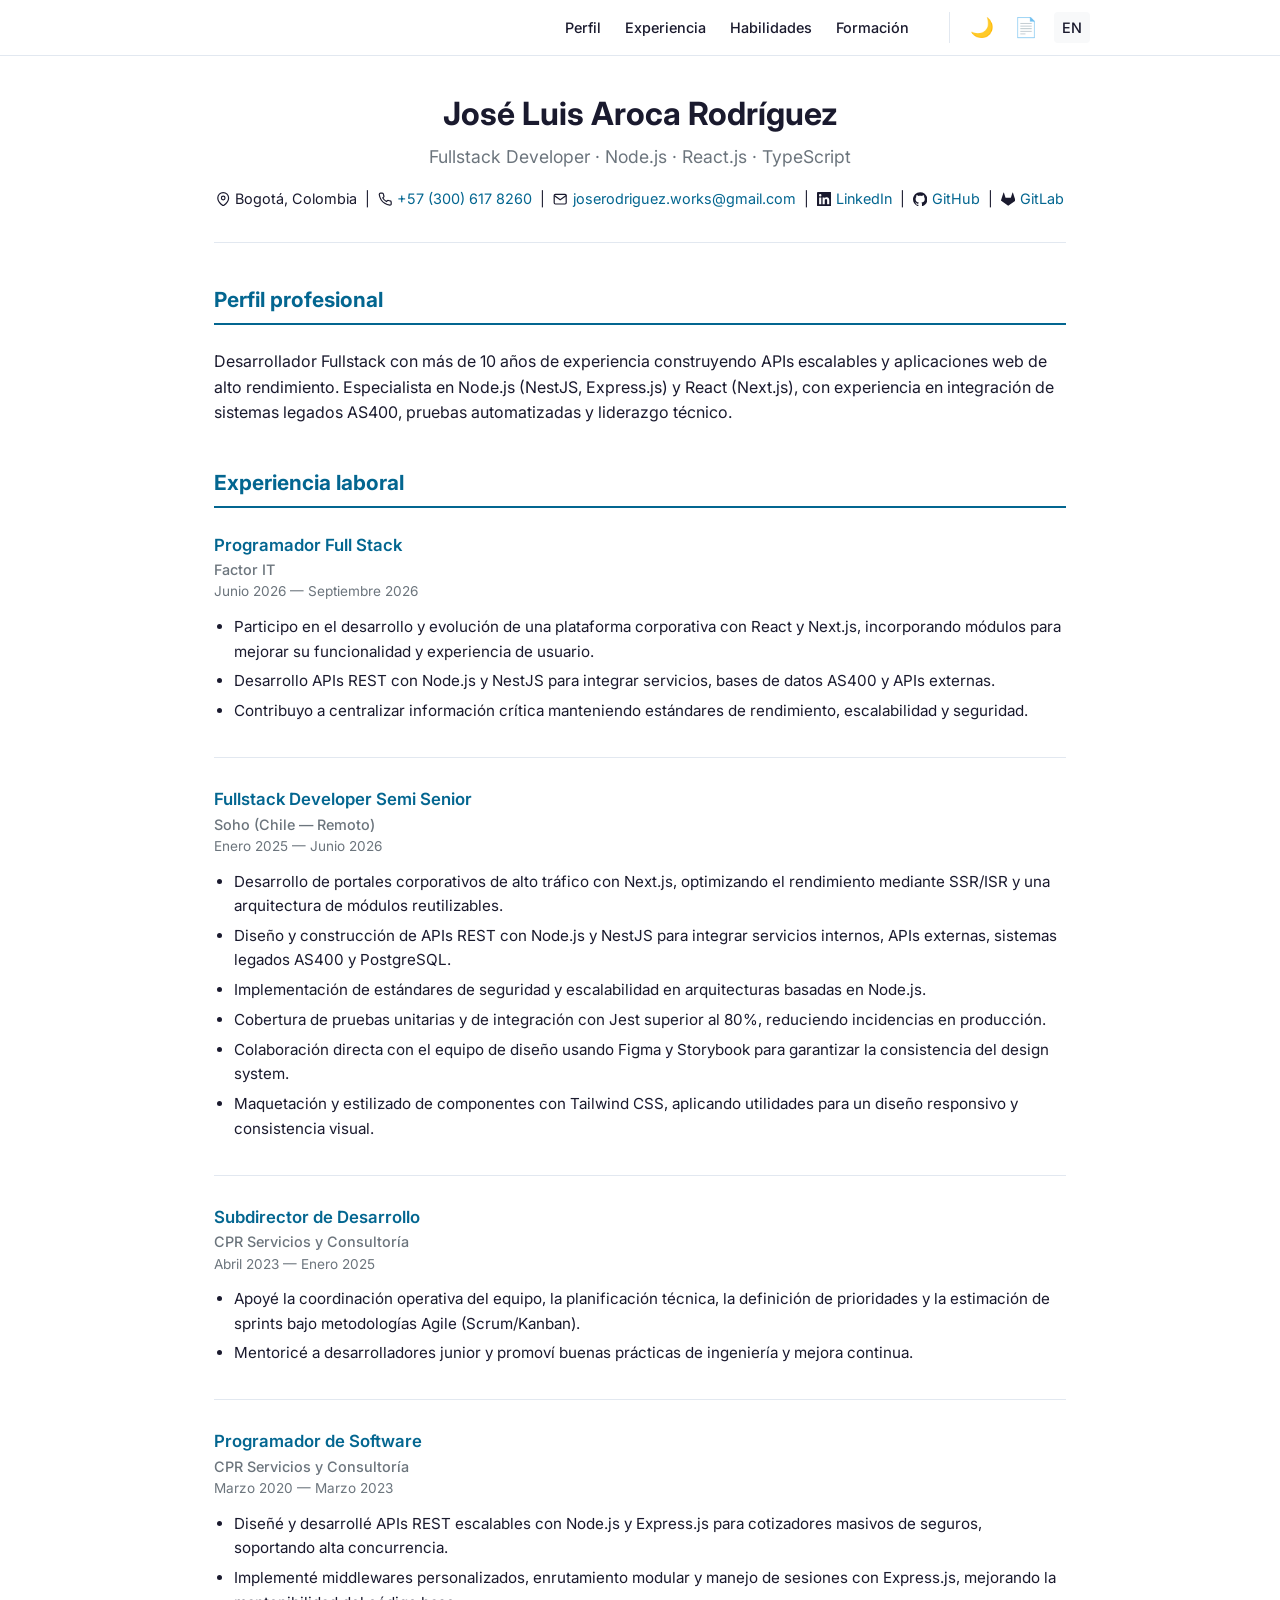
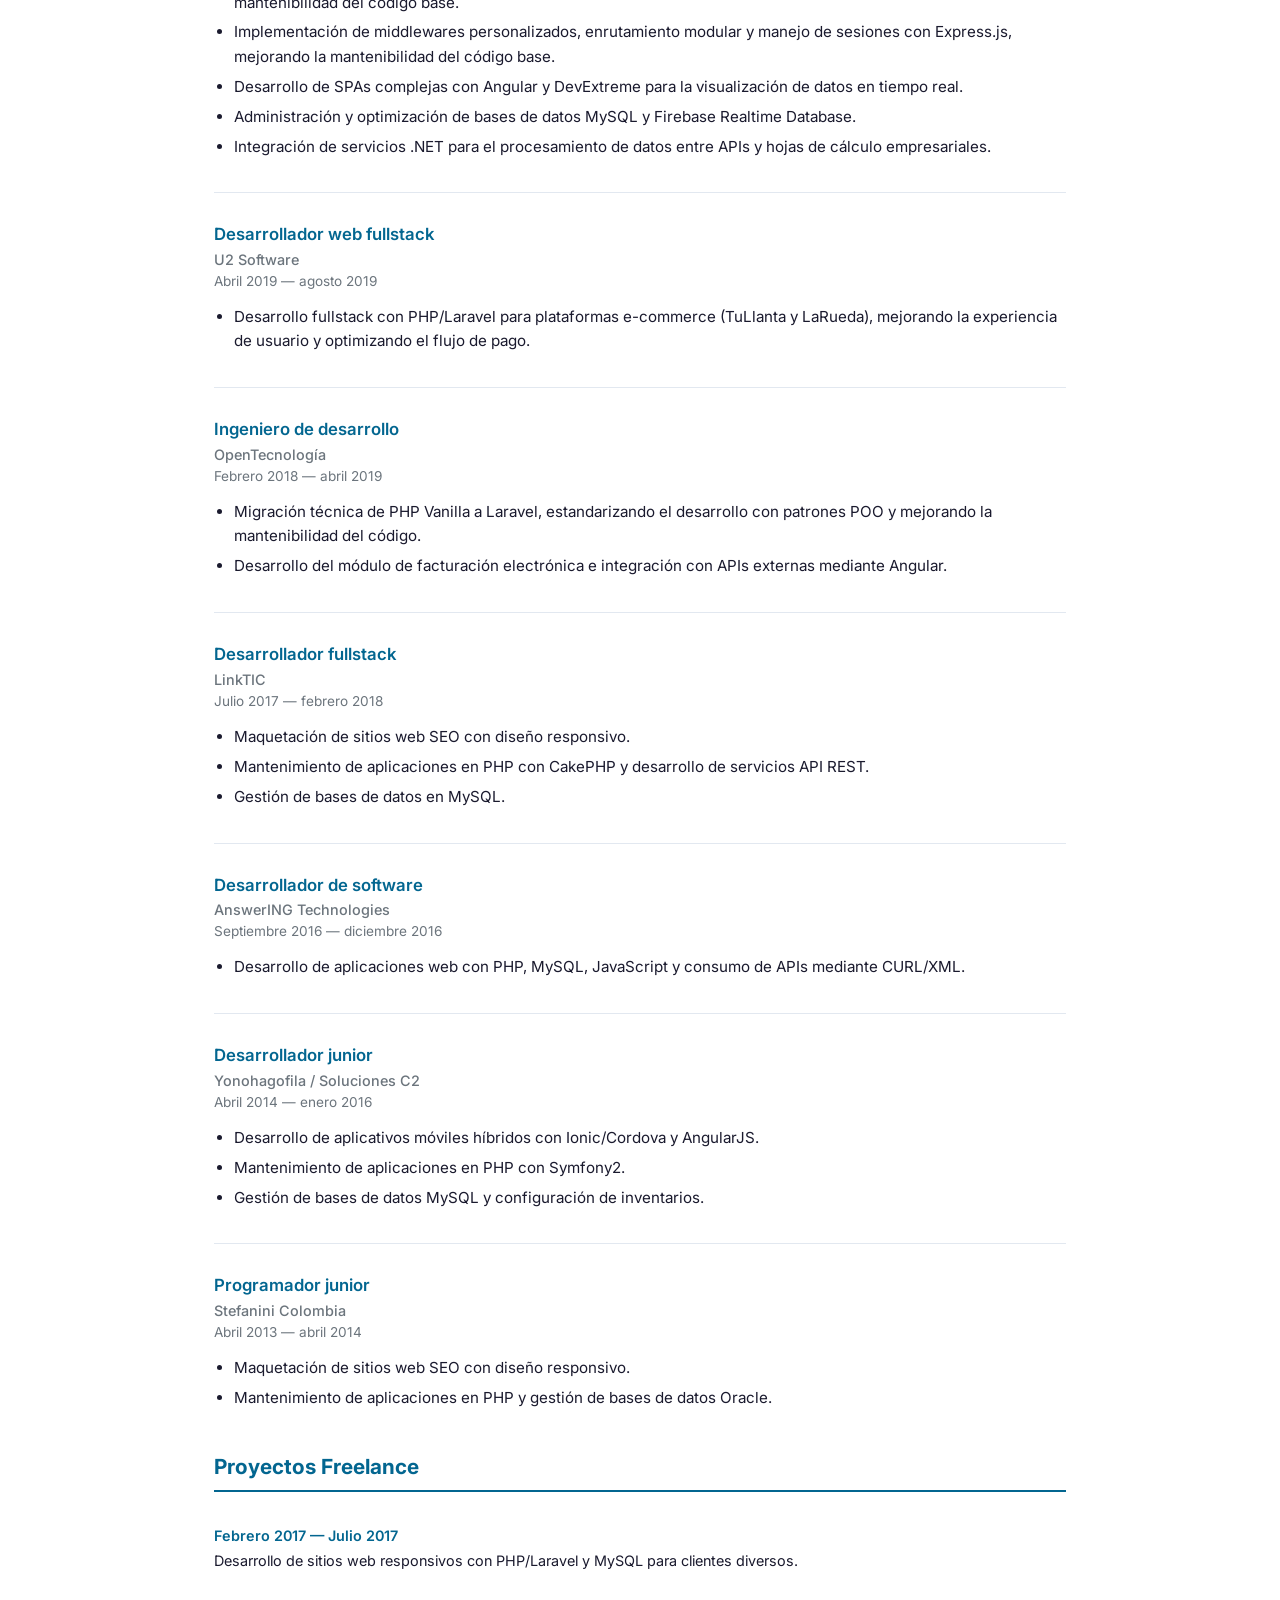
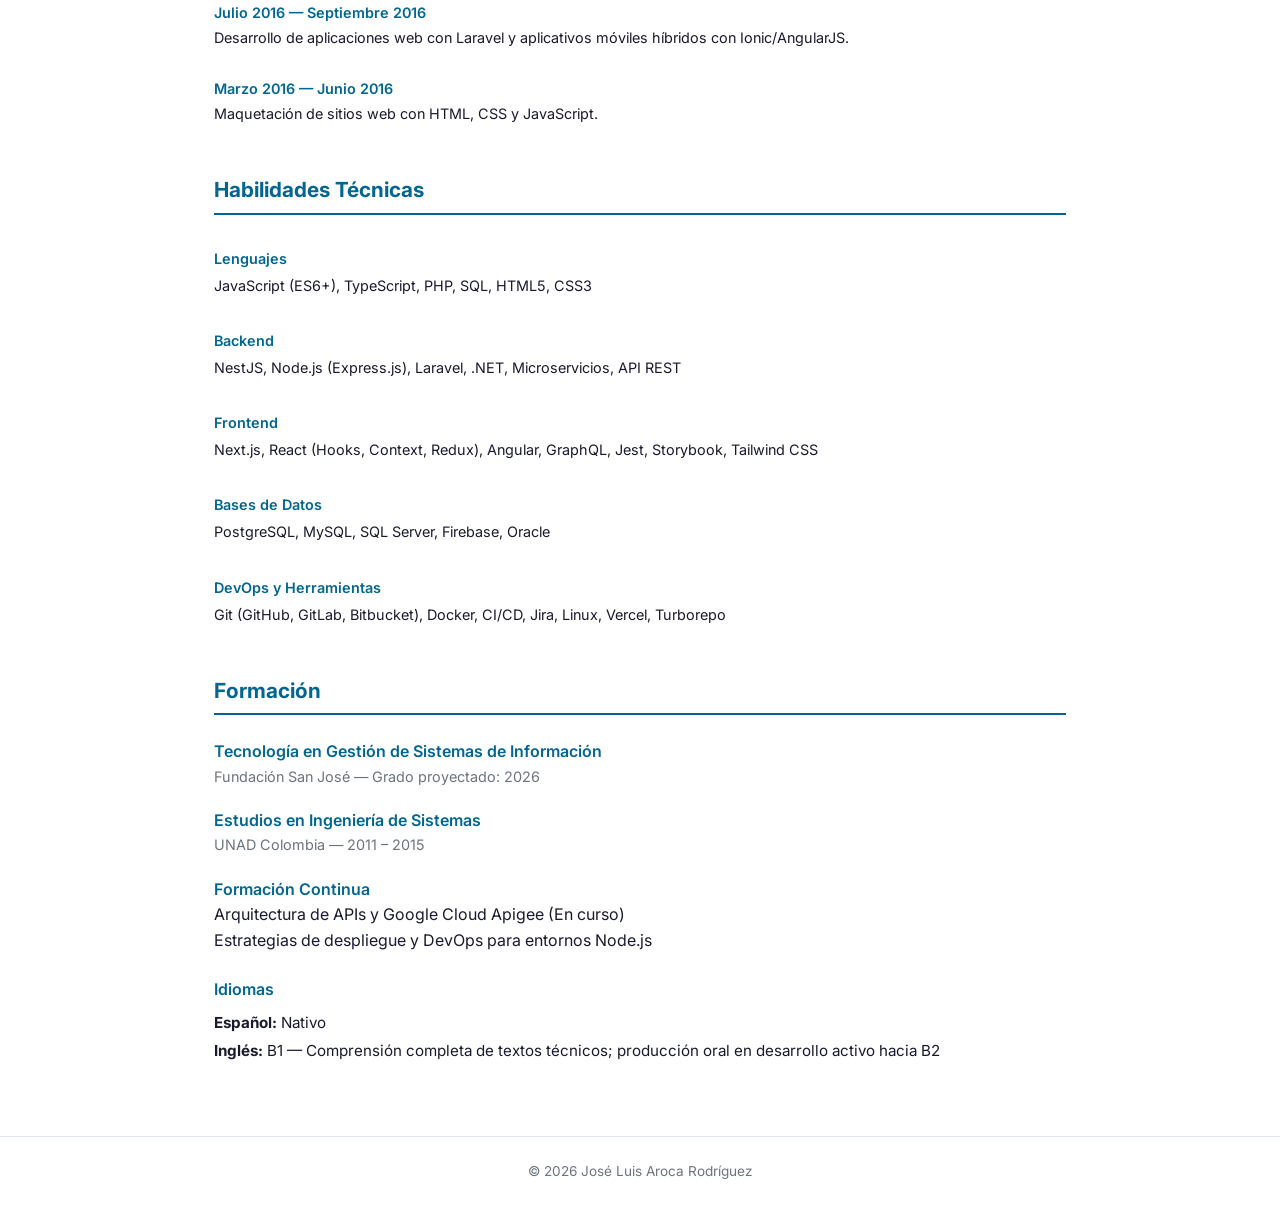
==== commit 7d694f44: "Fix: Se agregan las hojas de vida en PDF" ====
--- a/index.html
+++ b/index.html
@@ -190,8 +190,8 @@
         <article class="job">
           <div class="job-header">
             <h3>Programador Full Stack</h3>
-            <span class="job-company">Factor IT (Bogotá, Colombia)</span>
-            <span class="job-date">Junio 2026 — Actualidad</span>
+            <span class="job-company">Factor IT</span>
+            <span class="job-date">Junio 2026 — Septiembre 2026</span>
           </div>
           <ul>
             <li>
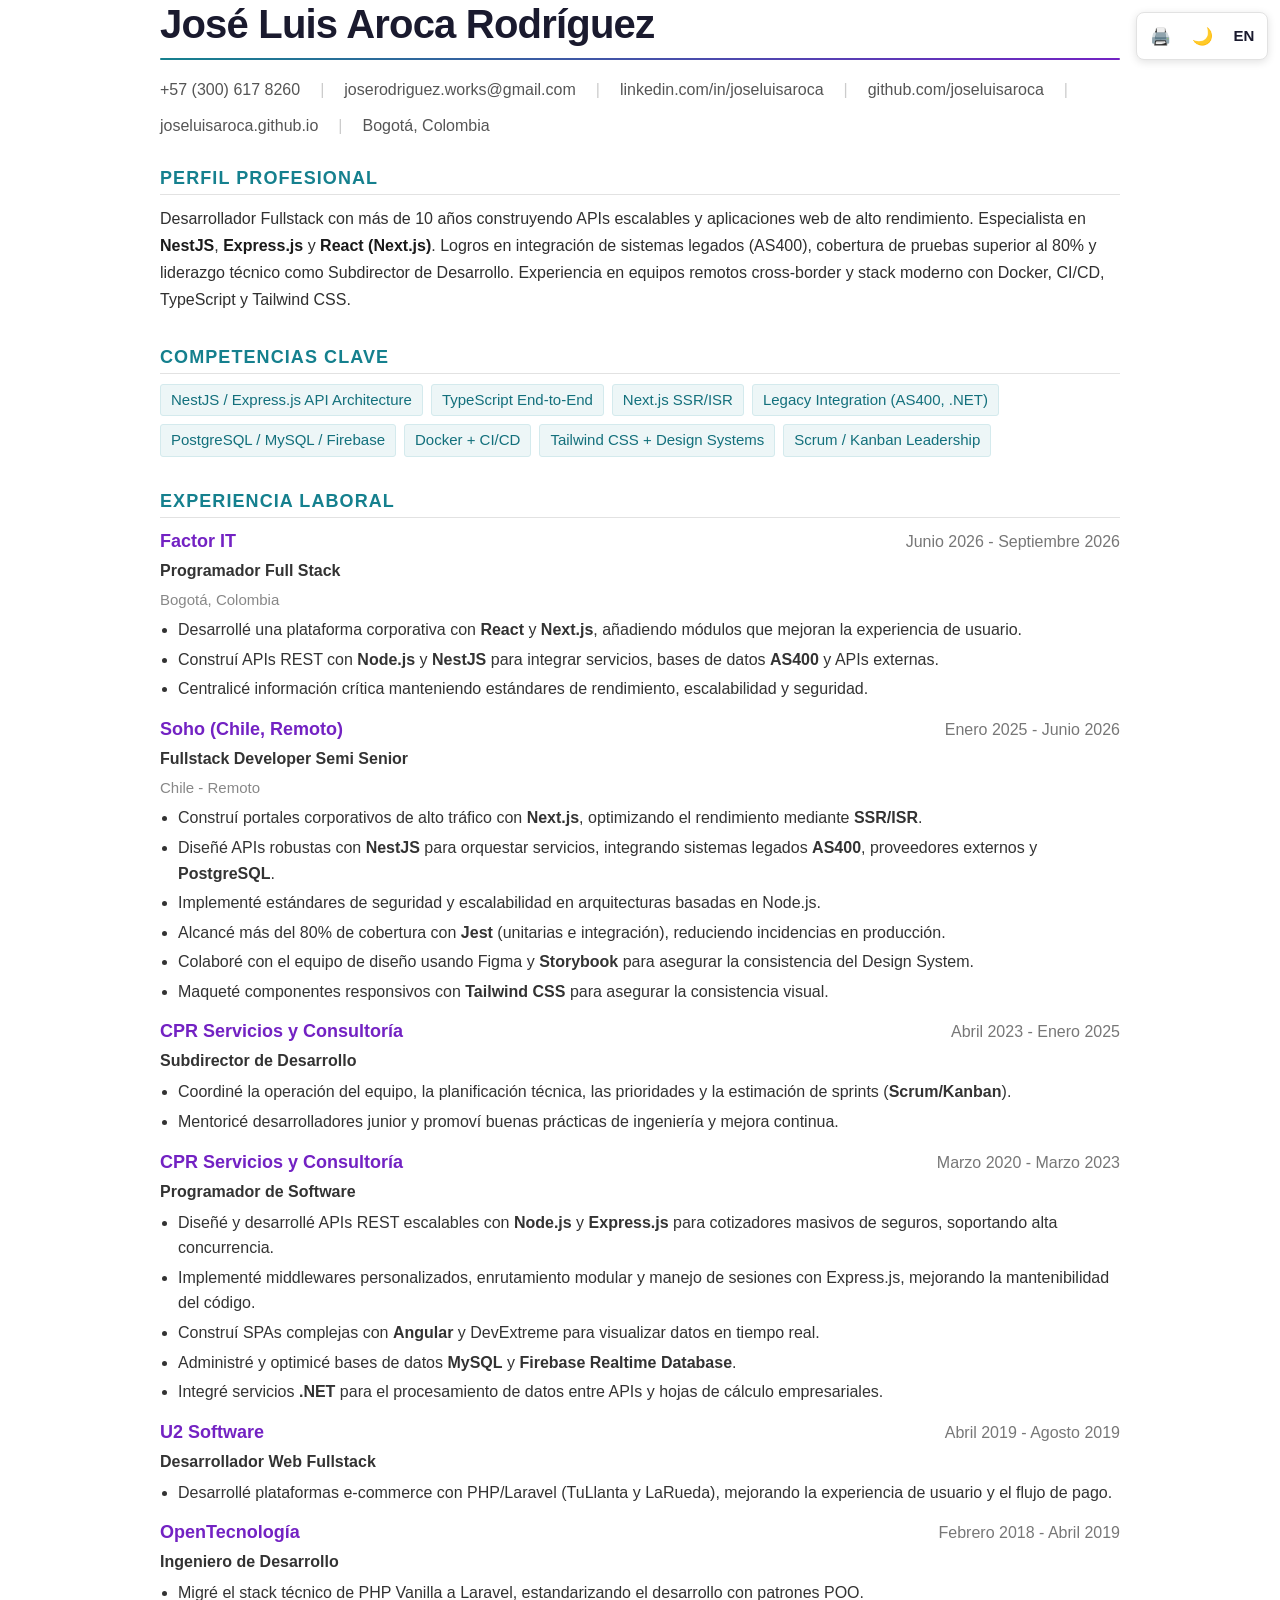
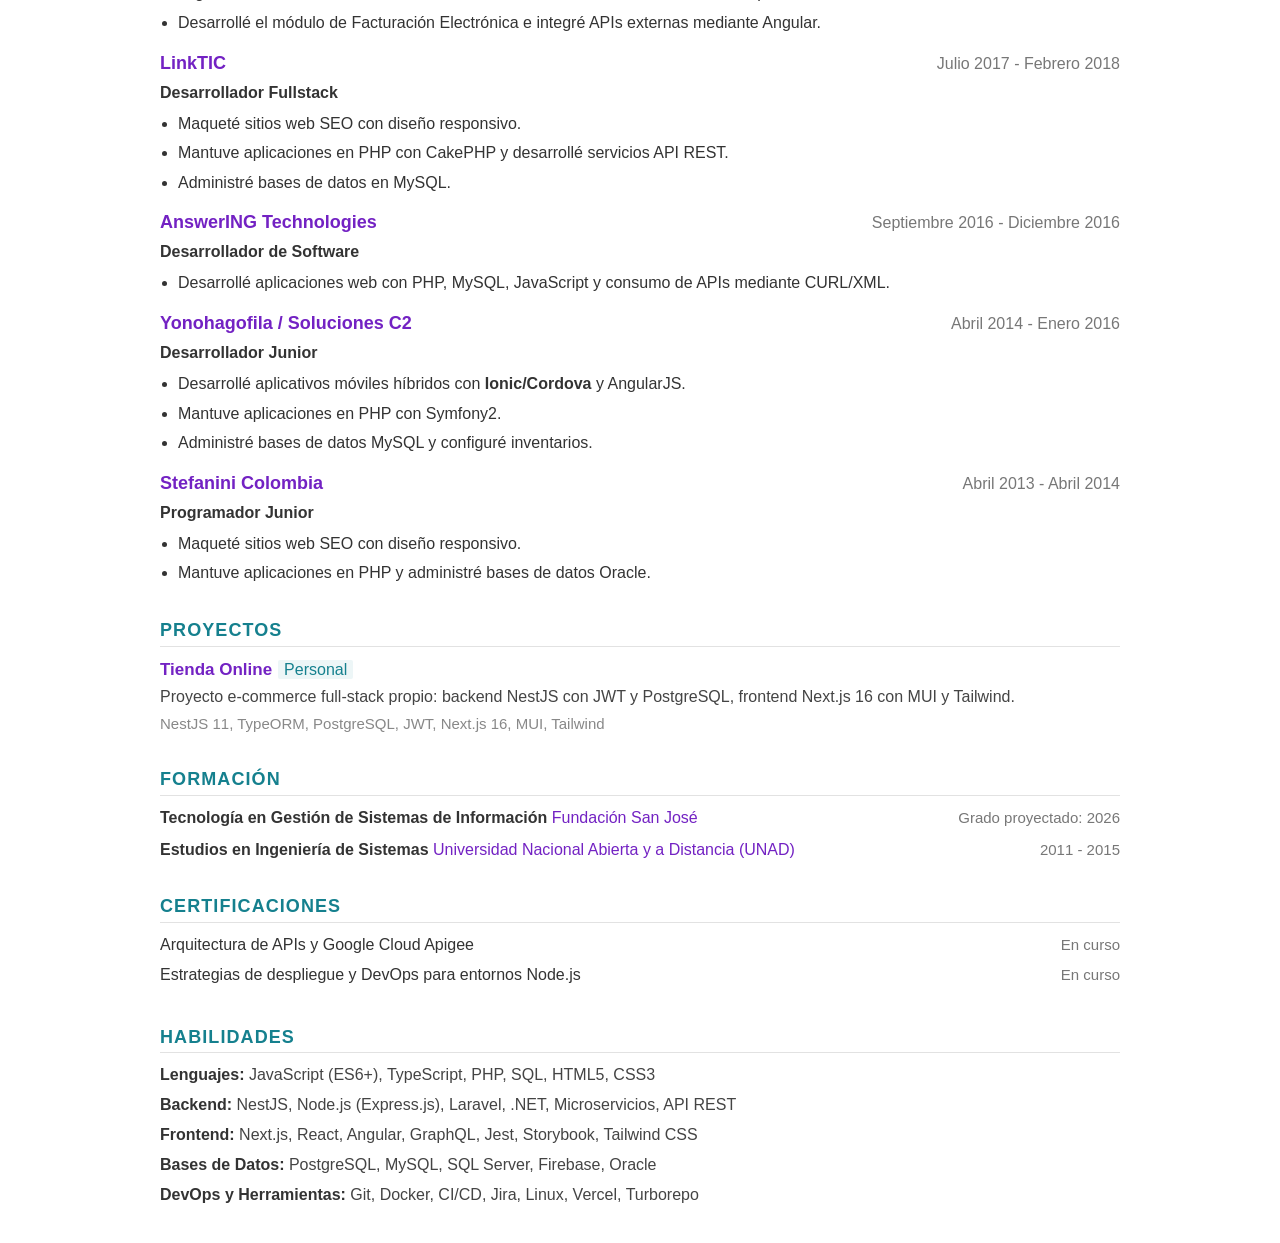
==== commit 8cec2224: "feat: alinear index y en con los CV actualizados y mejorar legibilidad - index.html y en.html usan e" ====
--- a/index.html
+++ b/index.html
@@ -1,503 +1,968 @@
-<!doctype html>
-<html lang="es">
-  <head>
-    <meta charset="UTF-8" />
-    <meta name="viewport" content="width=device-width, initial-scale=1.0" />
-    <title>
-      José Luis Aroca Rodríguez — Fullstack Developer · Node.js · React.js ·
-      TypeScript
-    </title>
-    <meta
-      name="description"
-      content="Desarrollador Fullstack especializado en Node.js, React.js y TypeScript. +10 años de experiencia en soluciones web escalables."
-    />
-    <meta name="author" content="José Luis Aroca Rodríguez" />
-
-    <!-- Open Graph -->
-    <meta property="og:type" content="website" />
-    <meta property="og:url" content="https://joseluisaroca.github.io/" />
-    <meta
-      property="og:title"
-      content="José Luis Aroca Rodríguez — Fullstack Developer · Node.js · React.js · TypeScript"
-    />
-    <meta
-      property="og:description"
-      content="Desarrollador Fullstack especializado en Node.js, React.js y TypeScript. +10 años de experiencia en soluciones web escalables."
-    />
-
-    <!-- Fonts -->
-    <link rel="preconnect" href="https://fonts.googleapis.com" />
-    <link rel="preconnect" href="https://fonts.gstatic.com" crossorigin />
-    <link
-      href="https://fonts.googleapis.com/css2?family=Inter:wght@400;500;600;700&display=swap"
-      rel="stylesheet"
-    />
-
-    <link rel="icon" type="image/png" href="assets/img/joseleoso.png" />
-    <link rel="stylesheet" href="assets/css/style.css" />
-  </head>
-  <body>
-    <nav class="navbar noprint" aria-label="Menú principal">
-      <div class="nav-container">
-        <button
-          class="menu-toggle"
-          aria-label="Abrir menú"
-          aria-expanded="false"
-        >
-          <span></span><span></span><span></span>
-        </button>
-        <ul class="nav-menu">
-          <li><a href="#perfil">Perfil</a></li>
-          <li><a href="#experiencia">Experiencia</a></li>
-          <li><a href="#habilidades">Habilidades</a></li>
-          <li><a href="#formacion">Formación</a></li>
-          <li class="nav-controls">
-            <button
-              id="theme-toggle"
-              aria-label="Cambiar tema"
-              title="Cambiar tema"
-            >
-              🌙
-            </button>
-            <button
-              id="pdf-download"
-              aria-label="Descargar PDF"
-              title="Descargar como PDF"
-            >
-              📄
-            </button>
-            <a href="en.html" class="lang-switch" title="English">EN</a>
-          </li>
-        </ul>
-      </div>
-    </nav>
-
-    <main class="container">
-      <!-- HEADER -->
-      <header class="cv-header">
-        <h1>José Luis Aroca Rodríguez</h1>
-        <p class="subtitle">
-          Fullstack Developer · Node.js · React.js · TypeScript
-        </p>
-        <ul class="contact-list">
-          <li>
-            <svg
-              class="icon"
-              viewBox="0 0 24 24"
-              fill="none"
-              stroke="currentColor"
-              stroke-width="2"
-            >
-              <path d="M21 10c0 7-9 13-9 13s-9-6-9-13a9 9 0 0118 0z" />
-              <circle cx="12" cy="10" r="3" />
-            </svg>
-            Bogotá, Colombia
-          </li>
-          <li>|</li>
-          <li>
-            <svg
-              class="icon"
-              viewBox="0 0 24 24"
-              fill="none"
-              stroke="currentColor"
-              stroke-width="2"
-            >
-              <path
-                d="M22 16.92v3a2 2 0 01-2.18 2 19.79 19.79 0 01-8.63-3.07 19.5 19.5 0 01-6-6 19.79 19.79 0 01-3.07-8.67A2 2 0 014.11 2h3a2 2 0 012 1.72c.127.96.361 1.903.7 2.81a2 2 0 01-.45 2.11L8.09 9.91a16 16 0 006 6l1.27-1.27a2 2 0 012.11-.45c.907.339 1.85.573 2.81.7A2 2 0 0122 16.92z"
-              />
-            </svg>
-            <a href="tel:+573006178260">+57 (300) 617 8260</a>
-          </li>
-          <li>|</li>
-          <li>
-            <svg
-              class="icon"
-              viewBox="0 0 24 24"
-              fill="none"
-              stroke="currentColor"
-              stroke-width="2"
-            >
-              <path
-                d="M4 4h16c1.1 0 2 .9 2 2v12c0 1.1-.9 2-2 2H4c-1.1 0-2-.9-2-2V6c0-1.1.9-2 2-2z"
-              />
-              <polyline points="22,6 12,13 2,6" />
-            </svg>
-            <a href="mailto:joserodriguez.works@gmail.com"
-              >joserodriguez.works@gmail.com</a
-            >
-          </li>
-          <li>|</li>
-          <li>
-            <svg class="icon" viewBox="0 0 24 24" fill="currentColor">
-              <path
-                d="M20.447 20.452h-3.554v-5.569c0-1.328-.027-3.037-1.852-3.037-1.853 0-2.136 1.445-2.136 2.939v5.667H9.351V9h3.414v1.561h.046c.477-.9 1.637-1.85 3.37-1.85 3.601 0 4.267 2.37 4.267 5.455v6.286zM5.337 7.433a2.062 2.062 0 01-2.063-2.065 2.064 2.064 0 112.063 2.065zm1.782 13.019H3.555V9h3.564v11.452zM22.225 0H1.771C.792 0 0 .774 0 1.729v20.542C0 23.227.792 24 1.771 24h20.451C23.2 24 24 23.227 24 22.271V1.729C24 .774 23.2 0 22.222 0h.003z"
-              />
-            </svg>
-            <a
-              href="https://www.linkedin.com/in/joseluisaroca/"
-              target="_blank"
-              rel="noopener"
-              >LinkedIn</a
-            >
-          </li>
-          <li>|</li>
-          <li>
-            <svg class="icon" viewBox="0 0 24 24" fill="currentColor">
-              <path
-                d="M12 .297c-6.63 0-12 5.373-12 12 0 5.303 3.438 9.8 8.205 11.385.6.113.82-.258.82-.577 0-.285-.01-1.04-.015-2.04-3.338.724-4.042-1.61-4.042-1.61C4.422 18.07 3.633 17.7 3.633 17.7c-1.087-.744.084-.729.084-.729 1.205.084 1.838 1.236 1.838 1.236 1.07 1.835 2.809 1.305 3.495.998.108-.776.417-1.305.76-1.605-2.665-.3-5.466-1.332-5.466-5.93 0-1.31.465-2.38 1.235-3.22-.135-.303-.54-1.523.105-3.176 0 0 1.005-.322 3.3 1.23.96-.267 1.98-.399 3-.405 1.02.006 2.04.138 3 .405 2.28-1.552 3.285-1.23 3.285-1.23.645 1.653.24 2.873.12 3.176.765.84 1.23 1.91 1.23 3.22 0 4.61-2.805 5.625-5.475 5.92.42.36.81 1.096.81 2.22 0 1.606-.015 2.896-.015 3.286 0 .315.21.69.825.57C20.565 22.092 24 17.592 24 12.297c0-6.627-5.373-12-12-12"
-              />
-            </svg>
-            <a
-              href="https://github.com/joseluisaroca"
-              target="_blank"
-              rel="noopener"
-              >GitHub</a
-            >
-          </li>
-          <li>|</li>
-          <li>
-            <svg class="icon" viewBox="0 0 24 24" fill="currentColor">
-              <path
-                d="M23.955 13.587l-1.342-4.135-2.664-8.189a.455.455 0 00-.867 0L16.418 9.45H7.582L4.918 1.263a.455.455 0 00-.867 0L1.387 9.452.045 13.587a.924.924 0 00.331 1.023L12 23.054l11.624-8.443a.92.92 0 00.331-1.024"
-              />
-            </svg>
-            <a
-              href="https://gitlab.com/joseluisaroca"
-              target="_blank"
-              rel="noopener"
-              >GitLab</a
-            >
-          </li>
-        </ul>
-      </header>
-
-      <!-- PERFIL -->
-      <section id="perfil" aria-labelledby="perfil-title">
-        <h2 id="perfil-title">Perfil profesional</h2>
-        <p>
-          Desarrollador Fullstack con más de 10 años de experiencia construyendo
-          APIs escalables y aplicaciones web de alto rendimiento. Especialista
-          en Node.js (NestJS, Express.js) y React (Next.js), con experiencia en
-          integración de sistemas legados AS400, pruebas automatizadas y
-          liderazgo técnico.
-        </p>
-      </section>
-
-      <!-- EXPERIENCIA -->
-      <section id="experiencia" aria-labelledby="experiencia-title">
-        <h2 id="experiencia-title">Experiencia laboral</h2>
-
-        <article class="job">
-          <div class="job-header">
-            <h3>Programador Full Stack</h3>
-            <span class="job-company">Factor IT</span>
-            <span class="job-date">Junio 2026 — Septiembre 2026</span>
-          </div>
-          <ul>
-            <li>
-              Participo en el desarrollo y evolución de una plataforma
-              corporativa con React y Next.js, incorporando módulos para mejorar
-              su funcionalidad y experiencia de usuario.
-            </li>
-            <li>
-              Desarrollo APIs REST con Node.js y NestJS para integrar servicios,
-              bases de datos AS400 y APIs externas.
-            </li>
-            <li>
-              Contribuyo a centralizar información crítica manteniendo
-              estándares de rendimiento, escalabilidad y seguridad.
-            </li>
-          </ul>
-        </article>
-
-        <article class="job">
-          <div class="job-header">
-            <h3>Fullstack Developer Semi Senior</h3>
-            <span class="job-company">Soho (Chile — Remoto)</span>
-            <span class="job-date">Enero 2025 — Junio 2026</span>
-          </div>
-          <ul>
-            <li>
-              Desarrollo de portales corporativos de alto tráfico con Next.js,
-              optimizando el rendimiento mediante SSR/ISR y una arquitectura de
-              módulos reutilizables.
-            </li>
-            <li>
-              Diseño y construcción de APIs REST con Node.js y NestJS para
-              integrar servicios internos, APIs externas, sistemas legados AS400
-              y PostgreSQL.
-            </li>
-            <li>
-              Implementación de estándares de seguridad y escalabilidad en
-              arquitecturas basadas en Node.js.
-            </li>
-            <li>
-              Cobertura de pruebas unitarias y de integración con Jest superior
-              al 80%, reduciendo incidencias en producción.
-            </li>
-            <li>
-              Colaboración directa con el equipo de diseño usando Figma y
-              Storybook para garantizar la consistencia del design system.
-            </li>
-            <li>
-              Maquetación y estilizado de componentes con Tailwind CSS,
-              aplicando utilidades para un diseño responsivo y consistencia
-              visual.
-            </li>
-          </ul>
-        </article>
-
-        <article class="job">
-          <div class="job-header">
-            <h3>Subdirector de Desarrollo</h3>
-            <span class="job-company">CPR Servicios y Consultoría</span>
-            <span class="job-date">Abril 2023 — Enero 2025</span>
-          </div>
-          <ul>
-            <li>
-              Apoyé la coordinación operativa del equipo, la planificación
-              técnica, la definición de prioridades y la estimación de sprints
-              bajo metodologías Agile (Scrum/Kanban).
-            </li>
-            <li>
-              Mentoricé a desarrolladores junior y promoví buenas prácticas de
-              ingeniería y mejora continua.
-            </li>
-          </ul>
-        </article>
-
-        <article class="job">
-          <div class="job-header">
-            <h3>Programador de Software</h3>
-            <span class="job-company">CPR Servicios y Consultoría</span>
-            <span class="job-date">Marzo 2020 — Marzo 2023</span>
-          </div>
-          <ul>
-            <li>
-              Diseñé y desarrollé APIs REST escalables con Node.js y Express.js
-              para cotizadores masivos de seguros, soportando alta concurrencia.
-            </li>
-            <li>
-              Implementé middlewares personalizados, enrutamiento modular y
-              manejo de sesiones con Express.js, mejorando la mantenibilidad del
-              código base.
-            </li>
-            <li>
-              Implementación de middlewares personalizados, enrutamiento modular
-              y manejo de sesiones con Express.js, mejorando la mantenibilidad
-              del código base.
-            </li>
-            <li>
-              Desarrollo de SPAs complejas con Angular y DevExtreme para la
-              visualización de datos en tiempo real.
-            </li>
-            <li>
-              Administración y optimización de bases de datos MySQL y Firebase
-              Realtime Database.
-            </li>
-            <li>
-              Integración de servicios .NET para el procesamiento de datos entre
-              APIs y hojas de cálculo empresariales.
-            </li>
-          </ul>
-        </article>
-
-        <article class="job">
-          <div class="job-header">
-            <h3>Desarrollador web fullstack</h3>
-            <span class="job-company">U2 Software</span>
-            <span class="job-date">Abril 2019 — agosto 2019</span>
-          </div>
-          <ul>
-            <li>
-              Desarrollo fullstack con PHP/Laravel para plataformas e-commerce
-              (TuLlanta y LaRueda), mejorando la experiencia de usuario y
-              optimizando el flujo de pago.
-            </li>
-          </ul>
-        </article>
-
-        <article class="job">
-          <div class="job-header">
-            <h3>Ingeniero de desarrollo</h3>
-            <span class="job-company">OpenTecnología</span>
-            <span class="job-date">Febrero 2018 — abril 2019</span>
-          </div>
-          <ul>
-            <li>
-              Migración técnica de PHP Vanilla a Laravel, estandarizando el
-              desarrollo con patrones POO y mejorando la mantenibilidad del
-              código.
-            </li>
-            <li>
-              Desarrollo del módulo de facturación electrónica e integración con
-              APIs externas mediante Angular.
-            </li>
-          </ul>
-        </article>
-
-        <article class="job">
-          <div class="job-header">
-            <h3>Desarrollador fullstack</h3>
-            <span class="job-company">LinkTIC</span>
-            <span class="job-date">Julio 2017 — febrero 2018</span>
-          </div>
-          <ul>
-            <li>Maquetación de sitios web SEO con diseño responsivo.</li>
-            <li>
-              Mantenimiento de aplicaciones en PHP con CakePHP y desarrollo de
-              servicios API REST.
-            </li>
-            <li>Gestión de bases de datos en MySQL.</li>
-          </ul>
-        </article>
-
-        <article class="job">
-          <div class="job-header">
-            <h3>Desarrollador de software</h3>
-            <span class="job-company">AnswerING Technologies</span>
-            <span class="job-date">Septiembre 2016 — diciembre 2016</span>
-          </div>
-          <ul>
-            <li>
-              Desarrollo de aplicaciones web con PHP, MySQL, JavaScript y
-              consumo de APIs mediante CURL/XML.
-            </li>
-          </ul>
-        </article>
-
-        <article class="job">
-          <div class="job-header">
-            <h3>Desarrollador junior</h3>
-            <span class="job-company">Yonohagofila / Soluciones C2</span>
-            <span class="job-date">Abril 2014 — enero 2016</span>
-          </div>
-          <ul>
-            <li>
-              Desarrollo de aplicativos móviles híbridos con Ionic/Cordova y
-              AngularJS.
-            </li>
-            <li>Mantenimiento de aplicaciones en PHP con Symfony2.</li>
-            <li>
-              Gestión de bases de datos MySQL y configuración de inventarios.
-            </li>
-          </ul>
-        </article>
-
-        <article class="job">
-          <div class="job-header">
-            <h3>Programador junior</h3>
-            <span class="job-company">Stefanini Colombia</span>
-            <span class="job-date">Abril 2013 — abril 2014</span>
-          </div>
-          <ul>
-            <li>Maquetación de sitios web SEO con diseño responsivo.</li>
-            <li>
-              Mantenimiento de aplicaciones en PHP y gestión de bases de datos
-              Oracle.
-            </li>
-          </ul>
-        </article>
-      </section>
-
-      <!-- FREELANCE -->
-      <section id="freelance" aria-labelledby="freelance-title" class="noprint">
-        <h2 id="freelance-title">Proyectos Freelance</h2>
-        <dl class="freelance-grid">
-          <div class="freelance-item">
-            <dt>Febrero 2017 — Julio 2017</dt>
-            <dd>
-              Desarrollo de sitios web responsivos con PHP/Laravel y MySQL para
-              clientes diversos.
-            </dd>
-          </div>
-          <div class="freelance-item">
-            <dt>Julio 2016 — Septiembre 2016</dt>
-            <dd>
-              Desarrollo de aplicaciones web con Laravel y aplicativos móviles
-              híbridos con Ionic/AngularJS.
-            </dd>
-          </div>
-          <div class="freelance-item">
-            <dt>Marzo 2016 — Junio 2016</dt>
-            <dd>Maquetación de sitios web con HTML, CSS y JavaScript.</dd>
-          </div>
-        </dl>
-      </section>
-
-      <!-- HABILIDADES -->
-      <section id="habilidades" aria-labelledby="habilidades-title">
-        <h2 id="habilidades-title">Habilidades Técnicas</h2>
-        <dl class="skills-grid">
-          <div class="skill-group">
-            <dt>Lenguajes</dt>
-            <dd>JavaScript (ES6+), TypeScript, PHP, SQL, HTML5, CSS3</dd>
-          </div>
-          <div class="skill-group">
-            <dt>Backend</dt>
-            <dd>
-              NestJS, Node.js (Express.js), Laravel, .NET, Microservicios, API
-              REST
-            </dd>
-          </div>
-          <div class="skill-group">
-            <dt>Frontend</dt>
-            <dd>
-              Next.js, React (Hooks, Context, Redux), Angular, GraphQL, Jest,
-              Storybook, Tailwind CSS
-            </dd>
-          </div>
-          <div class="skill-group">
-            <dt>Bases de Datos</dt>
-            <dd>PostgreSQL, MySQL, SQL Server, Firebase, Oracle</dd>
-          </div>
-          <div class="skill-group">
-            <dt>DevOps y Herramientas</dt>
-            <dd>
-              Git (GitHub, GitLab, Bitbucket), Docker, CI/CD, Jira, Linux,
-              Vercel, Turborepo
-            </dd>
-          </div>
-        </dl>
-      </section>
-
-      <!-- FORMACIÓN -->
-      <section id="formacion" aria-labelledby="formacion-title">
-        <h2 id="formacion-title">Formación</h2>
-
-        <article class="education-item">
-          <h3>Tecnología en Gestión de Sistemas de Información</h3>
-          <p class="institution">Fundación San José — Grado proyectado: 2026</p>
-        </article>
-
-        <article class="education-item">
-          <h3>Estudios en Ingeniería de Sistemas</h3>
-          <p class="institution">UNAD Colombia — 2011 – 2015</p>
-        </article>
-
-        <article class="education-item">
-          <h3>Formación Continua</h3>
-          <ul>
-            <li>Arquitectura de APIs y Google Cloud Apigee (En curso)</li>
-            <li>Estrategias de despliegue y DevOps para entornos Node.js</li>
-          </ul>
-        </article>
-
-        <h3 class="subsection-title">Idiomas</h3>
-        <ul class="languages-list">
-          <li><strong>Español:</strong> Nativo</li>
-          <li>
-            <strong>Inglés:</strong> B1 — Comprensión completa de textos
-            técnicos; producción oral en desarrollo activo hacia B2
-          </li>
-        </ul>
-      </section>
-    </main>
-
-    <footer class="noprint">
-      <p>© 2026 José Luis Aroca Rodríguez</p>
-    </footer>
-
-    <script src="assets/js/main.js"></script>
-  </body>
+<!DOCTYPE html>
+<html lang="es" data-theme="light">
+<head>
+<meta charset="UTF-8">
+<meta name="viewport" content="width=device-width, initial-scale=1.0">
+<title>José Luis Aroca Rodríguez — CV</title>
+<meta name="description" content="CV de José Luis Aroca Rodríguez — Desarrollador Fullstack (Node.js, React, TypeScript). +10 años de experiencia en soluciones web escalables.">
+<script>
+  // Apply theme before paint to avoid a flash of the wrong theme.
+  (function () {
+    try {
+      var t = localStorage.getItem('theme');
+      if (!t) t = window.matchMedia('(prefers-color-scheme: dark)').matches ? 'dark' : 'light';
+      document.documentElement.setAttribute('data-theme', t);
+    } catch (e) {}
+  })();
+</script>
+<style>
+  /* Themeable tokens: defaults reproduce the CV's hardcoded values, so light
+     mode stays byte-for-byte identical. Dark mode overrides the tokens below. */
+  :root {
+    color-scheme: light;
+    --accent-color: hsl(187 74% 32%);
+    --secondary-color: hsl(270, 70%, 45%);
+    --font-family: "Liberation Sans", 'Helvetica Neue', Arial, 'DejaVu Sans', sans-serif;
+    --font-size: 16px;
+    /* Matches generate-pdf.mjs's PDF_PAGE_MARGIN — see the @page rule below. */
+    --page-margin: 0.6in;
+    /* Color tokens (light defaults = original CV values) */
+    --color-bg: #ffffff;
+    --color-text: #1a1a2e;
+    --color-strong: #1a1a1a;
+    --color-summary: #2f2f2f;
+    --color-body: #333;
+    --color-body-2: #444;
+    --color-muted: #555;
+    --color-muted-2: #666;
+    --color-faint: #777;
+    --color-ghost: #888;
+    --color-sep: #ccc;
+    --color-border: #e2e2e2;
+    --accent-text: hsl(187, 74%, 28%);
+    --accent-soft-bg: hsl(187, 40%, 95%);
+    --accent-soft-border: hsl(187, 40%, 88%);
+  }
+
+  [data-theme="dark"] {
+    color-scheme: dark;
+    --accent-color: hsl(187, 74%, 60%);
+    --secondary-color: hsl(270, 70%, 72%);
+    --color-bg: #0f172a;
+    --color-text: #e2e8f0;
+    --color-strong: #f1f5f9;
+    --color-summary: #cbd5e1;
+    --color-body: #cbd5e1;
+    --color-body-2: #cbd5e1;
+    --color-muted: #94a3b8;
+    --color-muted-2: #94a3b8;
+    --color-faint: #8b98ab;
+    --color-ghost: #64748b;
+    --color-sep: #475569;
+    --color-border: #334155;
+    --accent-text: hsl(187, 70%, 66%);
+    --accent-soft-bg: hsl(187, 45%, 16%);
+    --accent-soft-border: hsl(187, 40%, 26%);
+  }
+
+  @page { margin: var(--page-margin); }
+
+  /* ATS-safe typography: standard static system sans stack, ligatures off so
+     PDF text extractors don't split words. See the original CV notes. */
+  * {
+    margin: 0;
+    padding: 0;
+    box-sizing: border-box;
+    font-variant-ligatures: none;
+    font-feature-settings: "liga" 0, "clig" 0, "dlig" 0;
+  }
+
+  html {
+    -webkit-print-color-adjust: exact;
+    print-color-adjust: exact;
+  }
+
+  body {
+    font-family: var(--font-family);
+    font-size: var(--font-size);
+    line-height: 1.5;
+    color: var(--color-text);
+    background: var(--color-bg);
+    padding: 0;
+    margin: 0;
+    font-variant-ligatures: none;
+    font-feature-settings: "liga" 0, "clig" 0, "dlig" 0;
+  }
+
+  .page {
+    width: 100%;
+    max-width: 960px;
+    margin: 0 auto;
+    padding: 2px 0;
+  }
+
+  /* === FLOATING TOOLBAR (print + dark mode) === */
+  .toolbar {
+    position: fixed;
+    top: 12px;
+    right: 12px;
+    display: flex;
+    gap: 6px;
+    padding: 5px;
+    background: var(--color-bg);
+    border: 1px solid var(--color-border);
+    border-radius: 8px;
+    box-shadow: 0 2px 8px rgba(0, 0, 0, 0.12);
+    z-index: 1000;
+  }
+
+  .toolbar button {
+    display: inline-flex;
+    align-items: center;
+    justify-content: center;
+    width: 36px;
+    height: 36px;
+    font-size: 17px;
+    line-height: 1;
+    color: var(--color-text);
+    background: transparent;
+    border: 1px solid transparent;
+    border-radius: 6px;
+    cursor: pointer;
+    transition: background 0.2s, border-color 0.2s;
+  }
+
+  .toolbar button:hover {
+    background: var(--accent-soft-bg);
+    border-color: var(--accent-soft-border);
+  }
+
+  .toolbar .lang-switch {
+    display: inline-flex;
+    align-items: center;
+    justify-content: center;
+    min-width: 36px;
+    height: 36px;
+    padding: 0 6px;
+    font-family: var(--font-family);
+    font-size: 15px;
+    font-weight: 700;
+    color: var(--color-text);
+    text-decoration: none;
+    border: 1px solid transparent;
+    border-radius: 6px;
+    transition: background 0.2s, border-color 0.2s;
+  }
+
+  .toolbar .lang-switch:hover {
+    background: var(--accent-soft-bg);
+    border-color: var(--accent-soft-border);
+  }
+
+  /* === HEADER === */
+  .header {
+    margin-bottom: 30px;
+  }
+
+  .header h1 {
+    font-family: var(--font-family);
+    font-size: 40px;
+    font-weight: 700;
+    color: var(--color-text);
+    letter-spacing: -0.02em;
+    margin-bottom: 12px;
+    line-height: 1.1;
+  }
+
+  .header-gradient {
+    height: 2px;
+    background: linear-gradient(to right, var(--accent-color), var(--secondary-color));
+    border-radius: 1px;
+    margin-bottom: 18px;
+  }
+
+  .contact-row {
+    display: flex;
+    flex-wrap: wrap;
+    gap: 12px 20px;
+    font-family: var(--font-family);
+    font-size: 16px;
+    line-height: 1.5;
+    color: var(--color-muted);
+  }
+
+  .contact-row a {
+    color: var(--color-muted);
+    text-decoration: none;
+  }
+
+  .contact-row .separator {
+    color: var(--color-sep);
+  }
+
+  /* === OPTIONAL PROFILE PHOTO === */
+  .cv-photo {
+    float: right;
+    width: 80px;
+    height: 100px;
+    object-fit: cover;
+    margin: 0 0 8px 14px;
+    border-radius: 3px;
+    border: 1px solid var(--color-border);
+  }
+
+  .cv-photo--rounded { border-radius: 8px; }
+  .cv-photo--circle { border-radius: 50%; aspect-ratio: 1; height: 80px; }
+  .cv-photo--square { border-radius: 0; aspect-ratio: 1; height: 80px; }
+
+  /* === SECTIONS === */
+  .section {
+    margin-bottom: 34px;
+  }
+
+  .section-title {
+    font-family: var(--font-family);
+    font-size: 18px;
+    font-weight: 700;
+    text-transform: uppercase;
+    letter-spacing: 0.06em;
+    color: var(--accent-color);
+    border-bottom: 1.5px solid var(--color-border);
+    padding-bottom: 4px;
+    margin-bottom: 10px;
+    line-height: 1.2;
+  }
+
+  /* === PROFESSIONAL SUMMARY === */
+  .summary-text {
+    font-size: var(--font-size);
+    line-height: 1.7;
+    color: var(--color-summary);
+  }
+
+  .summary-text strong {
+    font-weight: 700;
+    color: var(--color-strong);
+  }
+
+  /* Links must never break across lines */
+  a {
+    white-space: nowrap;
+  }
+
+  /* === CORE COMPETENCIES === */
+  .competencies-grid {
+    display: flex;
+    flex-wrap: wrap;
+    gap: 8px;
+  }
+
+  .competency-tag {
+    font-family: var(--font-family);
+    font-size: 15px;
+    font-weight: 500;
+    color: var(--accent-text);
+    background: var(--accent-soft-bg);
+    padding: 4px 10px;
+    border-radius: 3px;
+    border: 1px solid var(--accent-soft-border);
+  }
+
+  /* === WORK EXPERIENCE === */
+  .job {
+    margin-bottom: 14px;
+  }
+
+  .job-header {
+    display: flex;
+    justify-content: space-between;
+    align-items: baseline;
+    gap: 12px;
+    margin-bottom: 4px;
+  }
+
+  .job-company {
+    font-family: var(--font-family);
+    font-size: 18px;
+    font-weight: 600;
+    color: var(--secondary-color);
+  }
+
+  .job-period {
+    font-size: 16px;
+    color: var(--color-faint);
+    white-space: nowrap;
+  }
+
+  .job-role {
+    font-size: var(--font-size);
+    font-weight: 600;
+    color: var(--color-body);
+    margin-bottom: 6px;
+  }
+
+  .job-location {
+    font-size: 15px;
+    color: var(--color-ghost);
+  }
+
+  .job ul {
+    padding-left: 18px;
+    margin-top: 6px;
+  }
+
+  .job li {
+    font-size: 16px;
+    line-height: 1.6;
+    color: var(--color-body);
+    margin-bottom: 4px;
+  }
+
+  .job li strong {
+    font-weight: 600;
+  }
+
+  /* === PROJECTS === */
+  .project {
+    margin-bottom: 12px;
+  }
+
+  .project-title {
+    font-family: var(--font-family);
+    font-size: 17px;
+    font-weight: 600;
+    color: var(--secondary-color);
+  }
+
+  .project-title a {
+    color: inherit;
+    text-decoration: none;
+  }
+
+  .project-title a:hover {
+    text-decoration: underline;
+  }
+
+  .project-badge {
+    font-size: 16px;
+    font-weight: 500;
+    color: var(--accent-color);
+    background: var(--accent-soft-bg);
+    padding: 1px 6px;
+    border-radius: 2px;
+    margin-left: 6px;
+  }
+
+  .project-desc {
+    font-size: 16px;
+    color: var(--color-body-2);
+    margin-top: 3px;
+    line-height: 1.55;
+  }
+
+  .project-tech {
+    font-size: 15px;
+    color: var(--color-ghost);
+    margin-top: 3px;
+  }
+
+  /* === EDUCATION === */
+  .edu-item {
+    margin-bottom: 8px;
+  }
+
+  .edu-header {
+    display: flex;
+    justify-content: space-between;
+    align-items: baseline;
+    gap: 12px;
+  }
+
+  .edu-title {
+    font-weight: 600;
+    font-size: var(--font-size);
+    color: var(--color-body);
+  }
+
+  .edu-org {
+    color: var(--secondary-color);
+    font-weight: 500;
+  }
+
+  .edu-year {
+    font-size: 15px;
+    color: var(--color-faint);
+    white-space: nowrap;
+  }
+
+  .edu-location {
+    font-size: 15px;
+    color: var(--color-ghost);
+  }
+
+  .edu-desc {
+    font-size: 15px;
+    color: var(--color-muted-2);
+    margin-top: 2px;
+    line-height: 1.5;
+  }
+
+  /* === CERTIFICATIONS === */
+  .cert-table {
+    display: table;
+    width: 100%;
+  }
+
+  .cert-item {
+    display: table-row;
+  }
+
+  .cert-item > * {
+    display: table-cell;
+    vertical-align: baseline;
+    padding-bottom: 6px;
+  }
+
+  .cert-title {
+    font-size: 16px;
+    font-weight: 500;
+    color: var(--color-body);
+  }
+
+  .cert-org {
+    color: var(--secondary-color);
+    white-space: nowrap;
+  }
+
+  .cert-year {
+    font-size: 15px;
+    color: var(--color-faint);
+    white-space: nowrap;
+    text-align: right;
+    width: 44px;
+  }
+
+  /* === AWARDS === */
+  .award-table {
+    display: table;
+    width: 100%;
+  }
+
+  .award-item {
+    display: table-row;
+  }
+
+  .award-item > * {
+    display: table-cell;
+    vertical-align: baseline;
+    padding-bottom: 6px;
+  }
+
+  .award-title {
+    font-size: 16px;
+    font-weight: 500;
+    color: var(--color-body);
+  }
+
+  .award-org {
+    color: var(--secondary-color);
+    white-space: nowrap;
+  }
+
+  .award-year {
+    font-size: 15px;
+    color: var(--color-faint);
+    white-space: nowrap;
+    text-align: right;
+    width: 44px;
+  }
+
+  /* === INTERESTS === */
+  .interests-line {
+    font-size: 16px;
+    color: var(--color-body-2);
+  }
+
+  /* === SKILLS === */
+  .skills-grid {
+    display: flex;
+    flex-direction: column;
+    gap: 6px;
+  }
+
+  .skill-item {
+    font-size: 16px;
+    color: var(--color-body-2);
+  }
+
+  .skill-category {
+    font-weight: 600;
+    color: var(--color-body);
+    font-size: 16px;
+    white-space: nowrap;
+  }
+
+  /* === PRINT === */
+  @media print {
+    body {
+      -webkit-print-color-adjust: exact;
+      print-color-adjust: exact;
+    }
+
+    /* Hide the toolbar and any other .noprint elements when printing/saving PDF */
+    .toolbar,
+    .noprint {
+      display: none !important;
+    }
+
+    /* Keep a small right gutter for the print box. */
+    .page {
+      padding: 0 0.18in 0 0;
+    }
+  }
+
+  /* === PAGE BREAK CONTROL === */
+  .header,
+  .edu-item,
+  .cert-item,
+  .competency-tag,
+  .skill-item {
+    break-inside: avoid;
+    page-break-inside: avoid;
+  }
+
+  .section-title,
+  .job-company,
+  .job-role,
+  .job-location,
+  .edu-location,
+  .project-title {
+    break-after: avoid;
+    page-break-after: avoid;
+  }
+
+  .project-tech {
+    break-before: avoid;
+    page-break-before: avoid;
+  }
+
+  /* === RTL (Arabic) Support === */
+  html[lang="ar"] body {
+    direction: rtl;
+    text-align: right;
+    font-family: 'Segoe UI', Tahoma, Arial, sans-serif;
+  }
+
+  html[lang="ar"] .header h1,
+  html[lang="ar"] .section-title,
+  html[lang="ar"] .job-company,
+  html[lang="ar"] .project-title,
+  html[lang="ar"] .competency-tag,
+  html[lang="ar"] .skill-category {
+    font-family: 'Segoe UI', Tahoma, Arial, sans-serif;
+  }
+
+  html[lang="ar"] .header-gradient {
+    background: linear-gradient(to left, var(--accent-color), var(--secondary-color));
+  }
+
+  html[lang="ar"] .job ul {
+    padding-right: 18px;
+    padding-left: 0;
+  }
+
+  html[lang="ar"] .project-badge {
+    margin-right: 6px;
+    margin-left: 0;
+  }
+
+  html[lang="ar"] .cert-year {
+    text-align: left;
+  }
+
+  html[lang="ar"] .cert-table {
+    direction: rtl;
+  }
+
+  html[lang="ar"] .cv-photo {
+    float: left;
+    margin: 0 14px 8px 0;
+  }
+
+  /* === CJK (Japanese) font fallback === */
+  html[lang="ja"] body {
+    font-family: var(--font-family), 'Hiragino Sans',
+      'Hiragino Kaku Gothic ProN', 'Yu Gothic', 'YuGothic', 'Noto Sans CJK JP',
+      'Noto Sans JP', Meiryo, 'MS PGothic', sans-serif;
+  }
+
+  html[lang="ja"] .header h1,
+  html[lang="ja"] .section-title,
+  html[lang="ja"] .job-company,
+  html[lang="ja"] .project-title,
+  html[lang="ja"] .competency-tag,
+  html[lang="ja"] .skill-category {
+   font-family: var(--font-family), 'Hiragino Sans', 'Hiragino Kaku Gothic ProN',
+      'Yu Gothic', 'YuGothic', 'Noto Sans CJK JP', 'Noto Sans JP',
+      Meiryo, 'MS PGothic', sans-serif;
+  }
+
+  /* === Simplified Chinese typography === */
+  html[lang="zh-CN"] body,
+  html[lang="zh"] body {
+    font-family: var(--font-family), 'PingFang SC',
+      'Hiragino Sans GB', 'Microsoft YaHei', 'Noto Sans CJK SC',
+      'Noto Sans SC', 'Source Han Sans SC', sans-serif;
+    line-break: strict;
+    word-break: normal;
+    overflow-wrap: break-word;
+  }
+
+  html[lang="zh-CN"] .header h1,
+  html[lang="zh-CN"] .section-title,
+  html[lang="zh-CN"] .job-company,
+  html[lang="zh-CN"] .project-title,
+  html[lang="zh-CN"] .contact-row,
+  html[lang="zh-CN"] .competency-tag,
+  html[lang="zh-CN"] .skill-category,
+  html[lang="zh"] .header h1,
+  html[lang="zh"] .section-title,
+  html[lang="zh"] .job-company,
+  html[lang="zh"] .project-title,
+  html[lang="zh"] .contact-row,
+  html[lang="zh"] .competency-tag,
+  html[lang="zh"] .skill-category {
+    font-family: var(--font-family), 'PingFang SC',
+      'Hiragino Sans GB', 'Microsoft YaHei', 'Noto Sans CJK SC',
+      'Noto Sans SC', 'Source Han Sans SC', sans-serif;
+  }
+
+  /* === Korean typography === */
+  html[lang="ko"] body {
+    font-family: var(--font-family), 'Apple SD Gothic Neo',
+      'Malgun Gothic', 'Noto Sans CJK KR',
+      'Noto Sans KR', 'Nanum Gothic', sans-serif;
+    line-break: strict;
+    word-break: normal;
+    overflow-wrap: break-word;
+  }
+
+  html[lang="ko"] .header h1,
+  html[lang="ko"] .section-title,
+  html[lang="ko"] .job-company,
+  html[lang="ko"] .project-title,
+  html[lang="ko"] .contact-row,
+  html[lang="ko"] .competency-tag,
+  html[lang="ko"] .skill-category {
+    font-family: var(--font-family), 'Apple SD Gothic Neo',
+      'Malgun Gothic', 'Noto Sans CJK KR',
+      'Noto Sans KR', 'Nanum Gothic', sans-serif;
+  }
+
+  /* === Traditional Chinese typography === */
+  html[lang="zh-TW"] body {
+    font-family: var(--font-family), 'PingFang TC',
+      'Microsoft JhengHei', 'Noto Sans CJK TC',
+      'Noto Sans TC', 'Source Han Sans TC', sans-serif;
+    line-break: strict;
+    word-break: normal;
+    overflow-wrap: break-word;
+  }
+
+  html[lang="zh-TW"] .header h1,
+  html[lang="zh-TW"] .section-title,
+  html[lang="zh-TW"] .job-company,
+  html[lang="zh-TW"] .project-title,
+  html[lang="zh-TW"] .contact-row,
+  html[lang="zh-TW"] .competency-tag,
+  html[lang="zh-TW"] .skill-category {
+    font-family: var(--font-family), 'PingFang TC',
+      'Microsoft JhengHei', 'Noto Sans CJK TC',
+      'Noto Sans TC', 'Source Han Sans TC', sans-serif;
+  }
+
+  html[lang="zh-CN"] .summary-text,
+  html[lang="zh"] .summary-text,
+  html[lang="zh-CN"] .job li,
+  html[lang="zh"] .job li {
+    line-height: 1.7;
+  }
+
+  html[lang="zh-CN"] .section-title,
+  html[lang="zh"] .section-title {
+    letter-spacing: 0.03em;
+  }
+</style>
+</head>
+<body>
+<div class="toolbar noprint" role="toolbar" aria-label="Controles">
+  <button id="print-btn" type="button" title="Descargar PDF" aria-label="Descargar PDF">
+    🖨️
+  </button>
+  <button id="theme-toggle" type="button" title="Cambiar tema" aria-label="Cambiar tema">
+    🌙
+  </button>
+  <a class="lang-switch" href="en.html" title="English" aria-label="Switch to English">EN</a>
+</div>
+<div class="page">
+
+  <!-- HEADER -->
+  <div class="header">
+    <h1>José Luis Aroca Rodríguez</h1>
+    <div class="header-gradient"></div>
+    <div class="contact-row">
+      <a href="tel:+57(300)6178260">+57 (300) 617 8260</a>
+      <span class="separator">|</span>
+      <a href="mailto:joserodriguez.works@gmail.com">joserodriguez.works@gmail.com</a>
+      <span class="separator">|</span>
+      <a href="https://www.linkedin.com/in/joseluisaroca/">linkedin.com/in/joseluisaroca</a>
+      <span class="separator">|</span>
+      <a href="https://github.com/joseluisaroca">github.com/joseluisaroca</a>
+      <span class="separator">|</span>
+      <a href="https://joseluisaroca.github.io/">joseluisaroca.github.io</a>
+      <span class="separator">|</span>
+      <span>Bogotá, Colombia</span>
+    </div>
+  </div>
+
+  <!-- PROFESSIONAL SUMMARY -->
+  <div class="section">
+    <div class="section-title">Perfil profesional</div>
+    <div class="summary-text">Desarrollador Fullstack con más de 10 años construyendo APIs escalables y aplicaciones web de alto rendimiento. Especialista en <strong>NestJS</strong>, <strong>Express.js</strong> y <strong>React (Next.js)</strong>. Logros en integración de sistemas legados (AS400), cobertura de pruebas superior al 80% y liderazgo técnico como Subdirector de Desarrollo. Experiencia en equipos remotos cross-border y stack moderno con Docker, CI/CD, TypeScript y Tailwind CSS.</div>
+  </div>
+
+  <!-- CORE COMPETENCIES -->
+  <div class="section">
+    <div class="section-title">Competencias clave</div>
+    <div class="competencies-grid">
+      <span class="competency-tag">NestJS / Express.js API Architecture</span>
+      <span class="competency-tag">TypeScript End-to-End</span>
+      <span class="competency-tag">Next.js SSR/ISR</span>
+      <span class="competency-tag">Legacy Integration (AS400, .NET)</span>
+      <span class="competency-tag">PostgreSQL / MySQL / Firebase</span>
+      <span class="competency-tag">Docker + CI/CD</span>
+      <span class="competency-tag">Tailwind CSS + Design Systems</span>
+      <span class="competency-tag">Scrum / Kanban Leadership</span>
+    </div>
+  </div>
+
+  <!-- WORK EXPERIENCE -->
+  <div class="section">
+    <div class="section-title">Experiencia laboral</div>
+    <div class="job">
+  <div class="job-header">
+    <span class="job-company">Factor IT</span>
+    <span class="job-period">Junio 2026 - Septiembre 2026</span>
+  </div>
+  <div class="job-role">Programador Full Stack</div>
+  <div class="job-location">Bogotá, Colombia</div>
+  <ul>
+    <li>Desarrollé una plataforma corporativa con <strong>React</strong> y <strong>Next.js</strong>, añadiendo módulos que mejoran la experiencia de usuario.</li>
+    <li>Construí APIs REST con <strong>Node.js</strong> y <strong>NestJS</strong> para integrar servicios, bases de datos <strong>AS400</strong> y APIs externas.</li>
+    <li>Centralicé información crítica manteniendo estándares de rendimiento, escalabilidad y seguridad.</li>
+  </ul>
+</div>
+  <div class="job">
+  <div class="job-header">
+    <span class="job-company">Soho (Chile, Remoto)</span>
+    <span class="job-period">Enero 2025 - Junio 2026</span>
+  </div>
+  <div class="job-role">Fullstack Developer Semi Senior</div>
+  <div class="job-location">Chile - Remoto</div>
+  <ul>
+    <li>Construí portales corporativos de alto tráfico con <strong>Next.js</strong>, optimizando el rendimiento mediante <strong>SSR/ISR</strong>.</li>
+    <li>Diseñé APIs robustas con <strong>NestJS</strong> para orquestar servicios, integrando sistemas legados <strong>AS400</strong>, proveedores externos y <strong>PostgreSQL</strong>.</li>
+    <li>Implementé estándares de seguridad y escalabilidad en arquitecturas basadas en Node.js.</li>
+    <li>Alcancé más del 80% de cobertura con <strong>Jest</strong> (unitarias e integración), reduciendo incidencias en producción.</li>
+    <li>Colaboré con el equipo de diseño usando Figma y <strong>Storybook</strong> para asegurar la consistencia del Design System.</li>
+    <li>Maqueté componentes responsivos con <strong>Tailwind CSS</strong> para asegurar la consistencia visual.</li>
+  </ul>
+</div>
+  <div class="job">
+  <div class="job-header">
+    <span class="job-company">CPR Servicios y Consultoría</span>
+    <span class="job-period">Abril 2023 - Enero 2025</span>
+  </div>
+  <div class="job-role">Subdirector de Desarrollo</div>
+  
+  <ul>
+    <li>Coordiné la operación del equipo, la planificación técnica, las prioridades y la estimación de sprints (<strong>Scrum/Kanban</strong>).</li>
+    <li>Mentoricé desarrolladores junior y promoví buenas prácticas de ingeniería y mejora continua.</li>
+  </ul>
+</div>
+  <div class="job">
+  <div class="job-header">
+    <span class="job-company">CPR Servicios y Consultoría</span>
+    <span class="job-period">Marzo 2020 - Marzo 2023</span>
+  </div>
+  <div class="job-role">Programador de Software</div>
+  
+  <ul>
+    <li>Diseñé y desarrollé APIs REST escalables con <strong>Node.js</strong> y <strong>Express.js</strong> para cotizadores masivos de seguros, soportando alta concurrencia.</li>
+    <li>Implementé middlewares personalizados, enrutamiento modular y manejo de sesiones con Express.js, mejorando la mantenibilidad del código.</li>
+    <li>Construí SPAs complejas con <strong>Angular</strong> y DevExtreme para visualizar datos en tiempo real.</li>
+    <li>Administré y optimicé bases de datos <strong>MySQL</strong> y <strong>Firebase Realtime Database</strong>.</li>
+    <li>Integré servicios <strong>.NET</strong> para el procesamiento de datos entre APIs y hojas de cálculo empresariales.</li>
+  </ul>
+</div>
+  <div class="job">
+  <div class="job-header">
+    <span class="job-company">U2 Software</span>
+    <span class="job-period">Abril 2019 - Agosto 2019</span>
+  </div>
+  <div class="job-role">Desarrollador Web Fullstack</div>
+  
+  <ul>
+    <li>Desarrollé plataformas e-commerce con PHP/Laravel (TuLlanta y LaRueda), mejorando la experiencia de usuario y el flujo de pago.</li>
+  </ul>
+</div>
+  <div class="job">
+  <div class="job-header">
+    <span class="job-company">OpenTecnología</span>
+    <span class="job-period">Febrero 2018 - Abril 2019</span>
+  </div>
+  <div class="job-role">Ingeniero de Desarrollo</div>
+  
+  <ul>
+    <li>Migré el stack técnico de PHP Vanilla a Laravel, estandarizando el desarrollo con patrones POO.</li>
+    <li>Desarrollé el módulo de Facturación Electrónica e integré APIs externas mediante Angular.</li>
+  </ul>
+</div>
+  <div class="job">
+  <div class="job-header">
+    <span class="job-company">LinkTIC</span>
+    <span class="job-period">Julio 2017 - Febrero 2018</span>
+  </div>
+  <div class="job-role">Desarrollador Fullstack</div>
+  
+  <ul>
+    <li>Maqueté sitios web SEO con diseño responsivo.</li>
+    <li>Mantuve aplicaciones en PHP con CakePHP y desarrollé servicios API REST.</li>
+    <li>Administré bases de datos en MySQL.</li>
+  </ul>
+</div>
+  <div class="job">
+  <div class="job-header">
+    <span class="job-company">AnswerING Technologies</span>
+    <span class="job-period">Septiembre 2016 - Diciembre 2016</span>
+  </div>
+  <div class="job-role">Desarrollador de Software</div>
+  
+  <ul>
+    <li>Desarrollé aplicaciones web con PHP, MySQL, JavaScript y consumo de APIs mediante CURL/XML.</li>
+  </ul>
+</div>
+  <div class="job">
+  <div class="job-header">
+    <span class="job-company">Yonohagofila / Soluciones C2</span>
+    <span class="job-period">Abril 2014 - Enero 2016</span>
+  </div>
+  <div class="job-role">Desarrollador Junior</div>
+  
+  <ul>
+    <li>Desarrollé aplicativos móviles híbridos con <strong>Ionic/Cordova</strong> y AngularJS.</li>
+    <li>Mantuve aplicaciones en PHP con Symfony2.</li>
+    <li>Administré bases de datos MySQL y configuré inventarios.</li>
+  </ul>
+</div>
+  <div class="job">
+  <div class="job-header">
+    <span class="job-company">Stefanini Colombia</span>
+    <span class="job-period">Abril 2013 - Abril 2014</span>
+  </div>
+  <div class="job-role">Programador Junior</div>
+  
+  <ul>
+    <li>Maqueté sitios web SEO con diseño responsivo.</li>
+    <li>Mantuve aplicaciones en PHP y administré bases de datos Oracle.</li>
+  </ul>
+</div>
+  </div>
+
+  <!-- PROJECTS -->
+  <div class="section">
+    <div class="section-title">Proyectos</div>
+    <div class="project">
+  <div class="project-title"><a href="https://github.com/joseluisaroca">Tienda Online</a><span class="project-badge">Personal</span></div>
+  <div class="project-desc">Proyecto e-commerce full-stack propio: backend NestJS con JWT y PostgreSQL, frontend Next.js 16 con MUI y Tailwind.</div>
+  <div class="project-tech">NestJS 11, TypeORM, PostgreSQL, JWT, Next.js 16, MUI, Tailwind</div>
+</div>
+  </div>
+
+  <!-- EDUCATION -->
+  <div class="section">
+    <div class="section-title">Formación</div>
+    <div class="edu-item">
+  <div class="edu-header">
+    <div class="edu-title">Tecnología en Gestión de Sistemas de Información <span class="edu-org">Fundación San José</span></div>
+    <div class="edu-year">Grado proyectado: 2026</div>
+  </div>
+  
+  
+</div>
+  <div class="edu-item">
+  <div class="edu-header">
+    <div class="edu-title">Estudios en Ingeniería de Sistemas <span class="edu-org">Universidad Nacional Abierta y a Distancia (UNAD)</span></div>
+    <div class="edu-year">2011 - 2015</div>
+  </div>
+  
+  
+</div>
+  </div>
+
+  <!-- CERTIFICATIONS -->
+  <div class="section">
+    <div class="section-title">Certificaciones</div>
+    <div class="cert-table"><div class="cert-item">
+  <span class="cert-title">Arquitectura de APIs y Google Cloud Apigee</span>
+  <span class="cert-org"></span>
+  <span class="cert-year">En curso</span>
+</div>
+    <div class="cert-item">
+  <span class="cert-title">Estrategias de despliegue y DevOps para entornos Node.js</span>
+  <span class="cert-org"></span>
+  <span class="cert-year">En curso</span>
+</div></div>
+  </div>
+
+  <!-- SKILLS -->
+  <div class="section">
+    <div class="section-title">Habilidades</div>
+    <div class="skills-grid">
+<div class="skill-item"><span class="skill-category">Lenguajes: </span>JavaScript (ES6+), TypeScript, PHP, SQL, HTML5, CSS3</div>
+<div class="skill-item"><span class="skill-category">Backend: </span>NestJS, Node.js (Express.js), Laravel, .NET, Microservicios, API REST</div>
+<div class="skill-item"><span class="skill-category">Frontend: </span>Next.js, React, Angular, GraphQL, Jest, Storybook, Tailwind CSS</div>
+<div class="skill-item"><span class="skill-category">Bases de Datos: </span>PostgreSQL, MySQL, SQL Server, Firebase, Oracle</div>
+<div class="skill-item"><span class="skill-category">DevOps y Herramientas: </span>Git, Docker, CI/CD, Jira, Linux, Vercel, Turborepo</div>
+  </div>
+  </div>
+
+  <!-- END -->
+
+</div>
+<script>
+  (() => {
+    const root = document.documentElement;
+
+    // Theme toggle
+    const themeBtn = document.getElementById('theme-toggle');
+    const syncIcon = () => {
+      themeBtn.textContent = root.getAttribute('data-theme') === 'dark' ? '☀️' : '🌙';
+    };
+    syncIcon();
+
+    themeBtn.addEventListener('click', () => {
+      const next = root.getAttribute('data-theme') === 'dark' ? 'light' : 'dark';
+      root.setAttribute('data-theme', next);
+      root.style.colorScheme = next;
+      localStorage.setItem('theme', next);
+      syncIcon();
+    });
+
+    // Print / Save as PDF
+    document.getElementById('print-btn').addEventListener('click', () =>
+      window.open('assets/docs/cv-jose-luis-aroca-es-2026.pdf', '_blank'));
+  })();
+</script>
+</body>
 </html>
